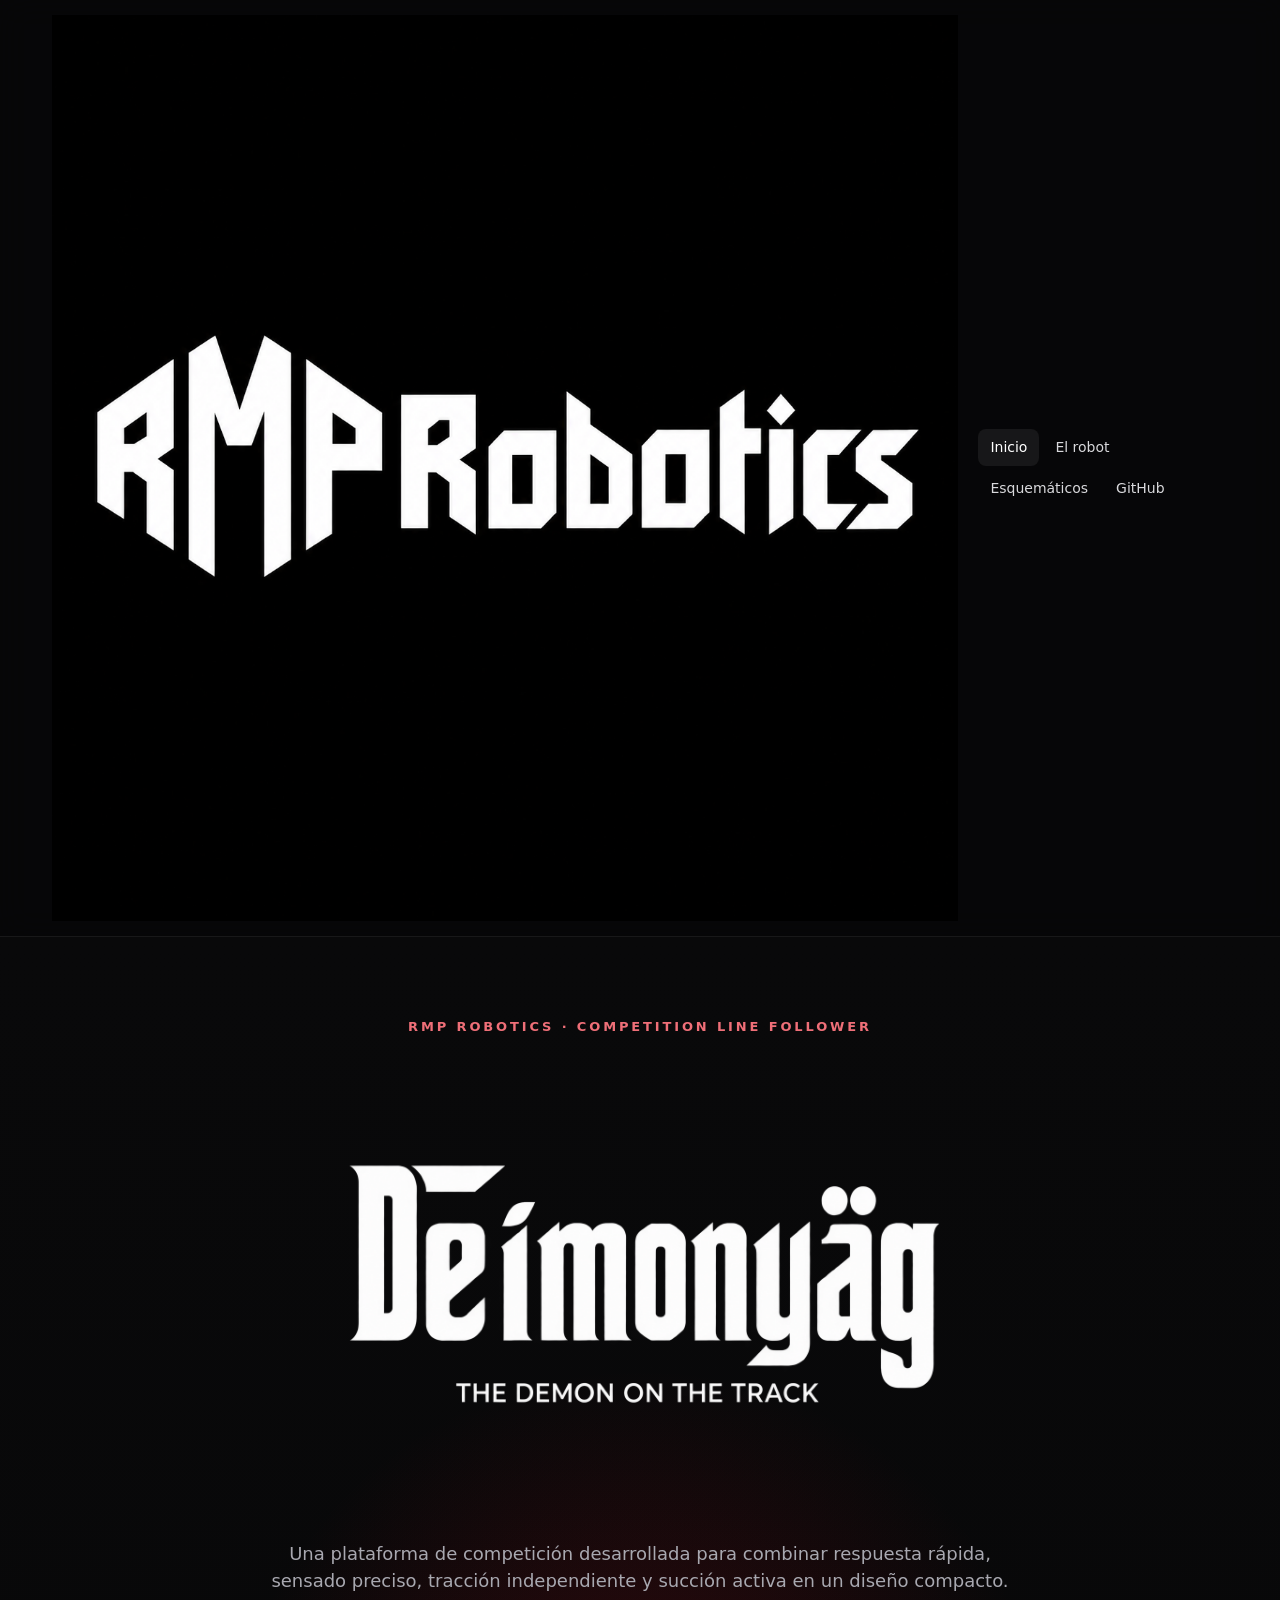
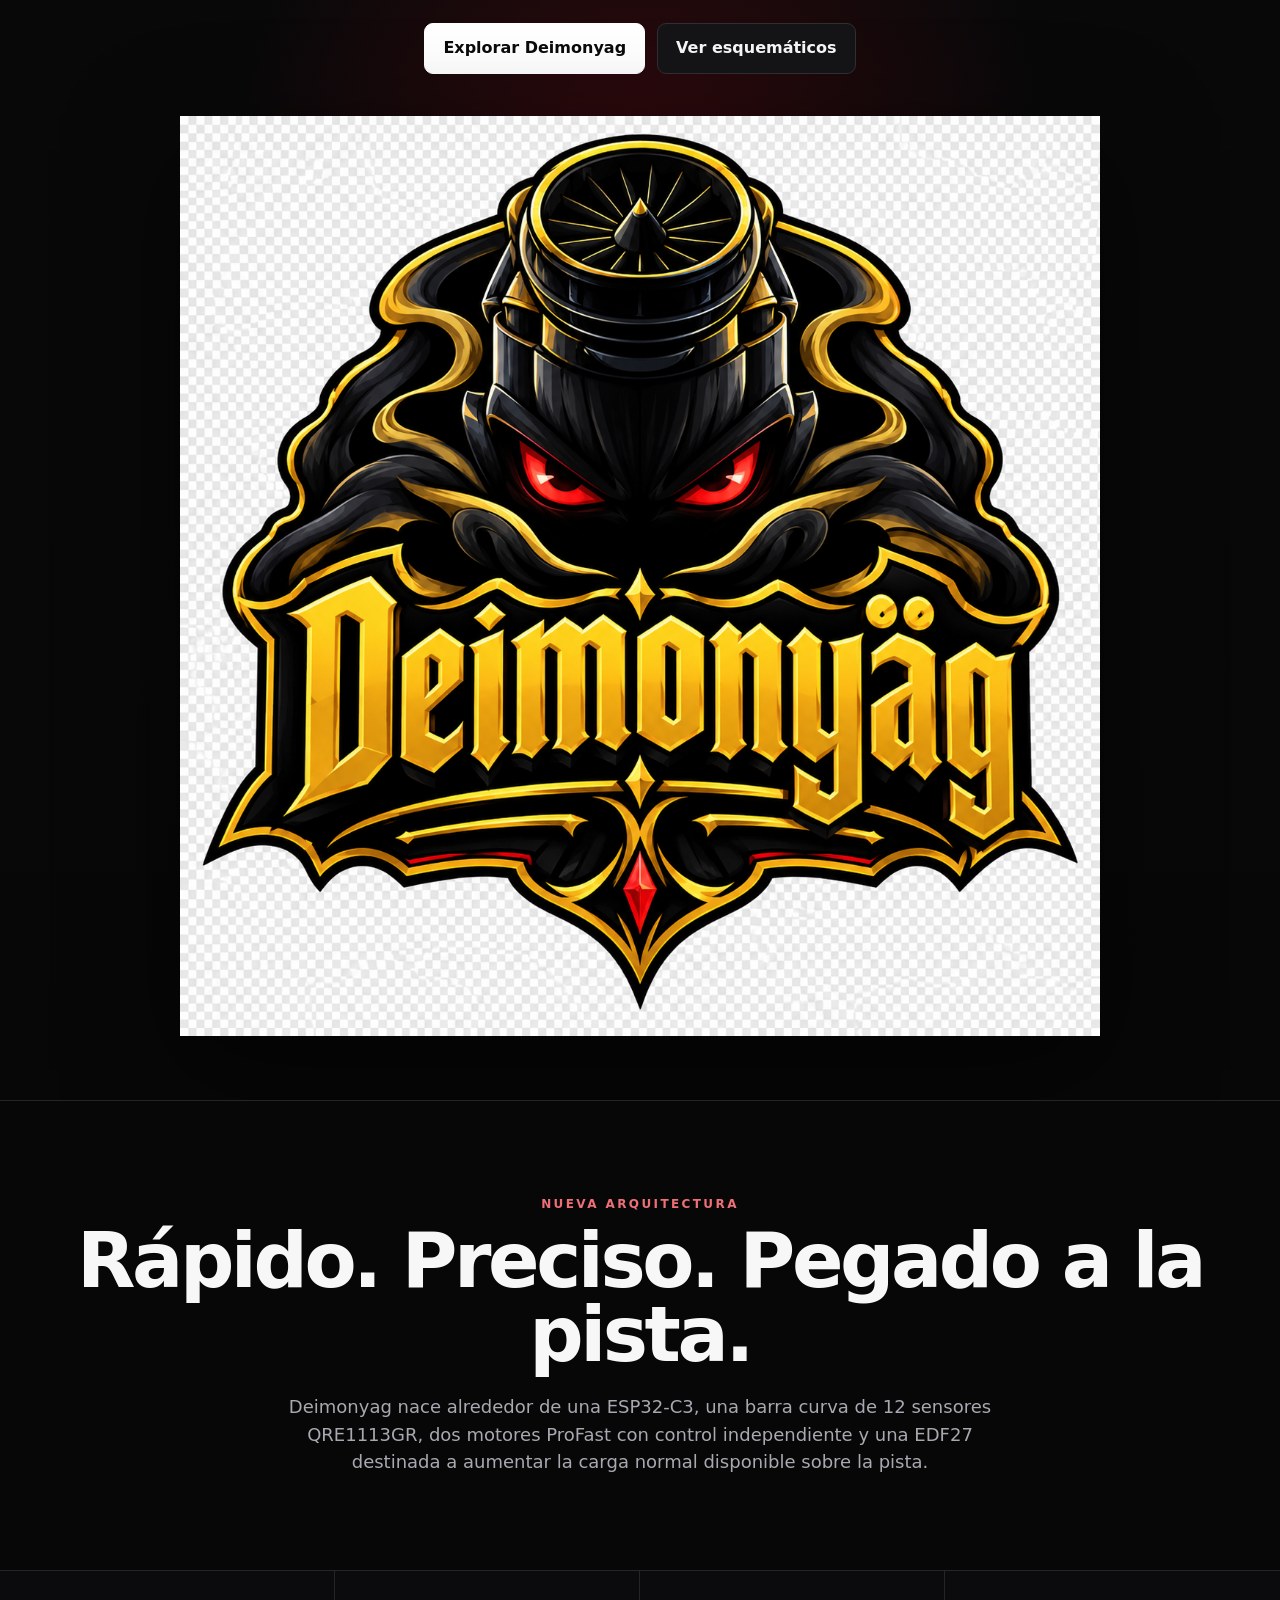
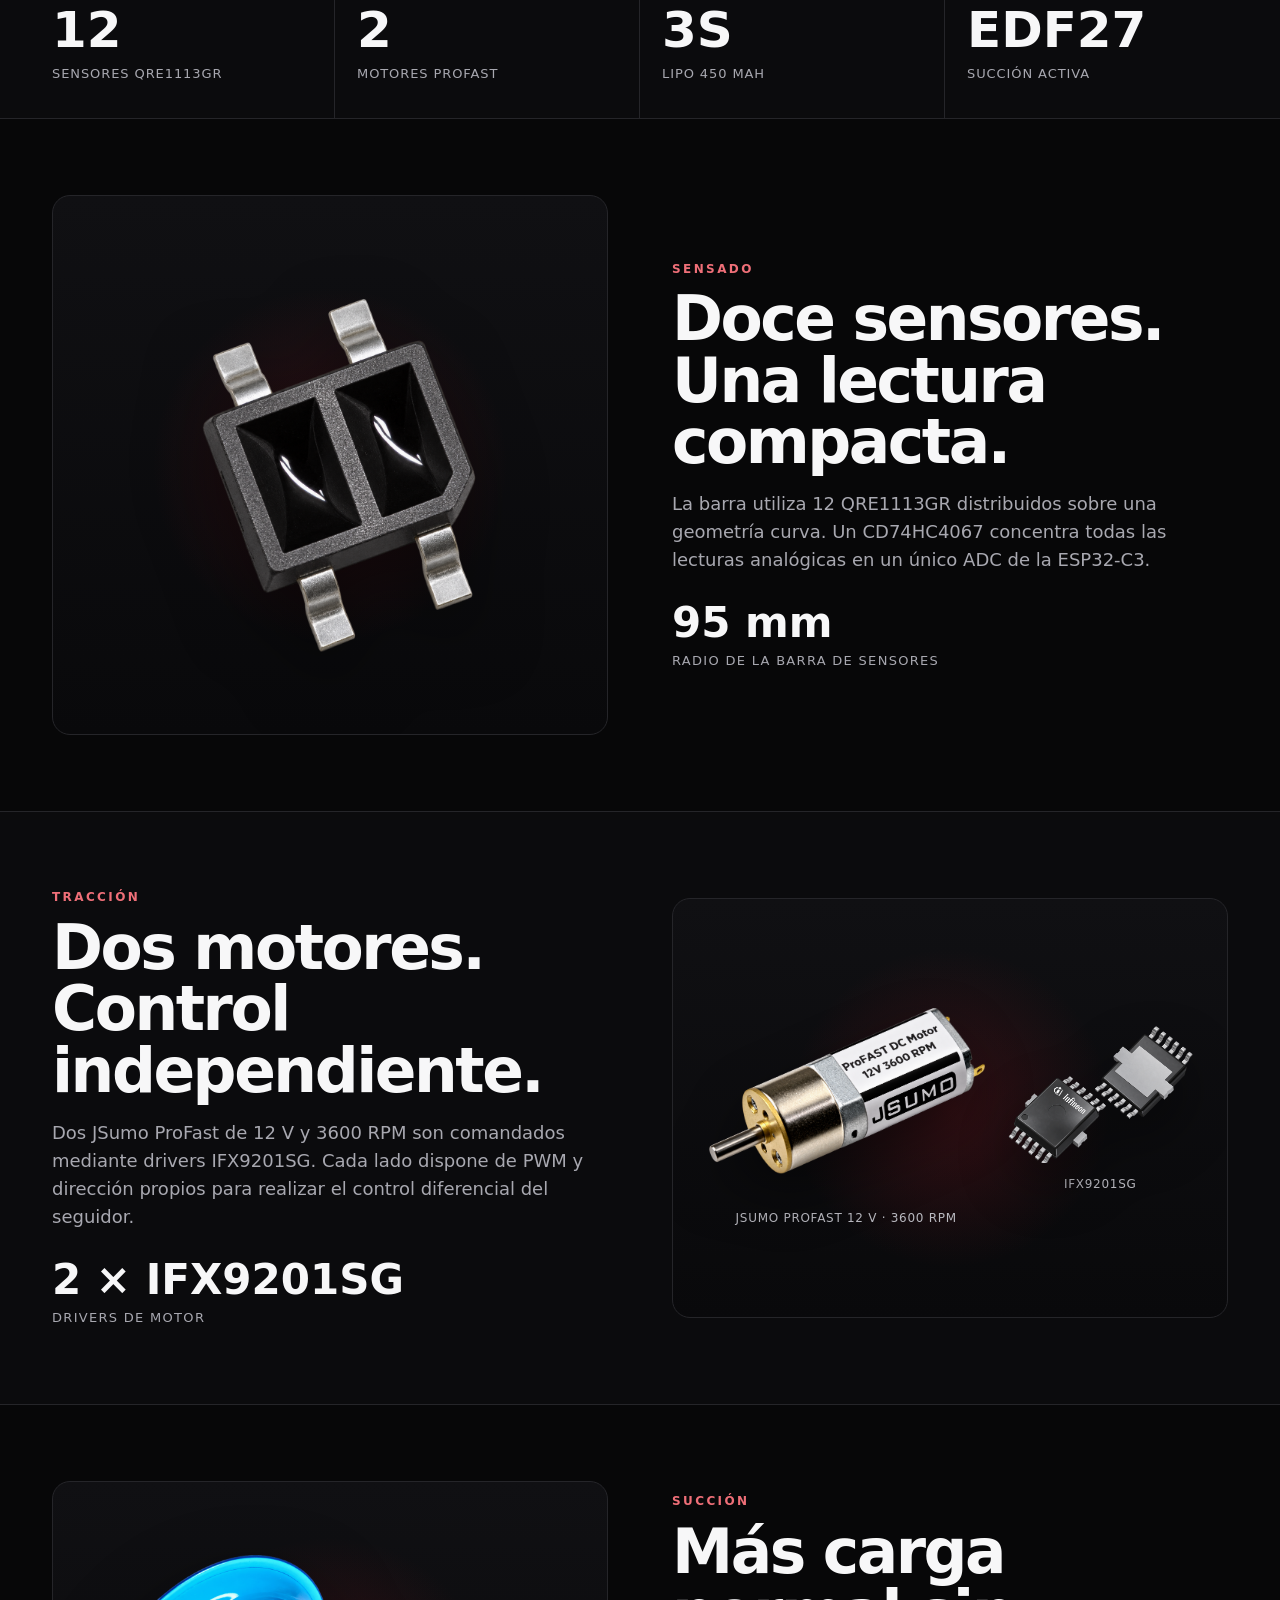
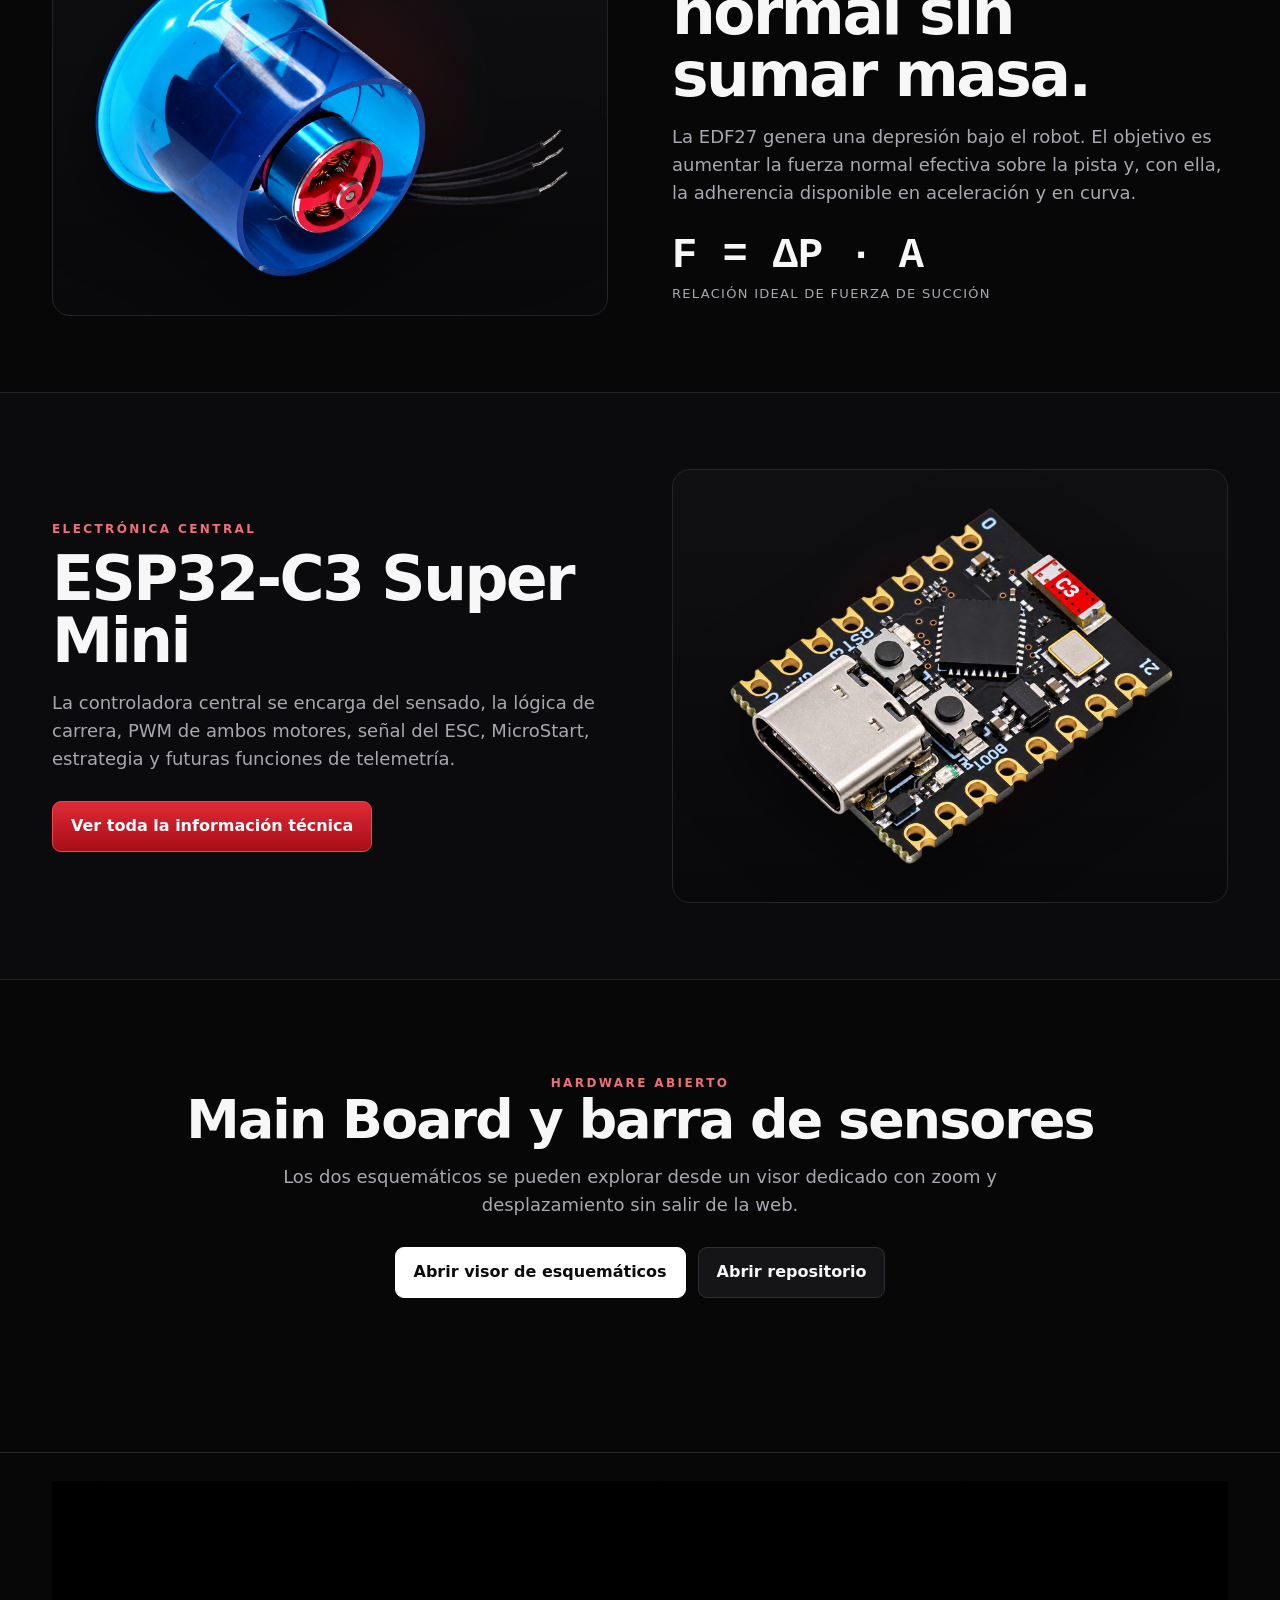
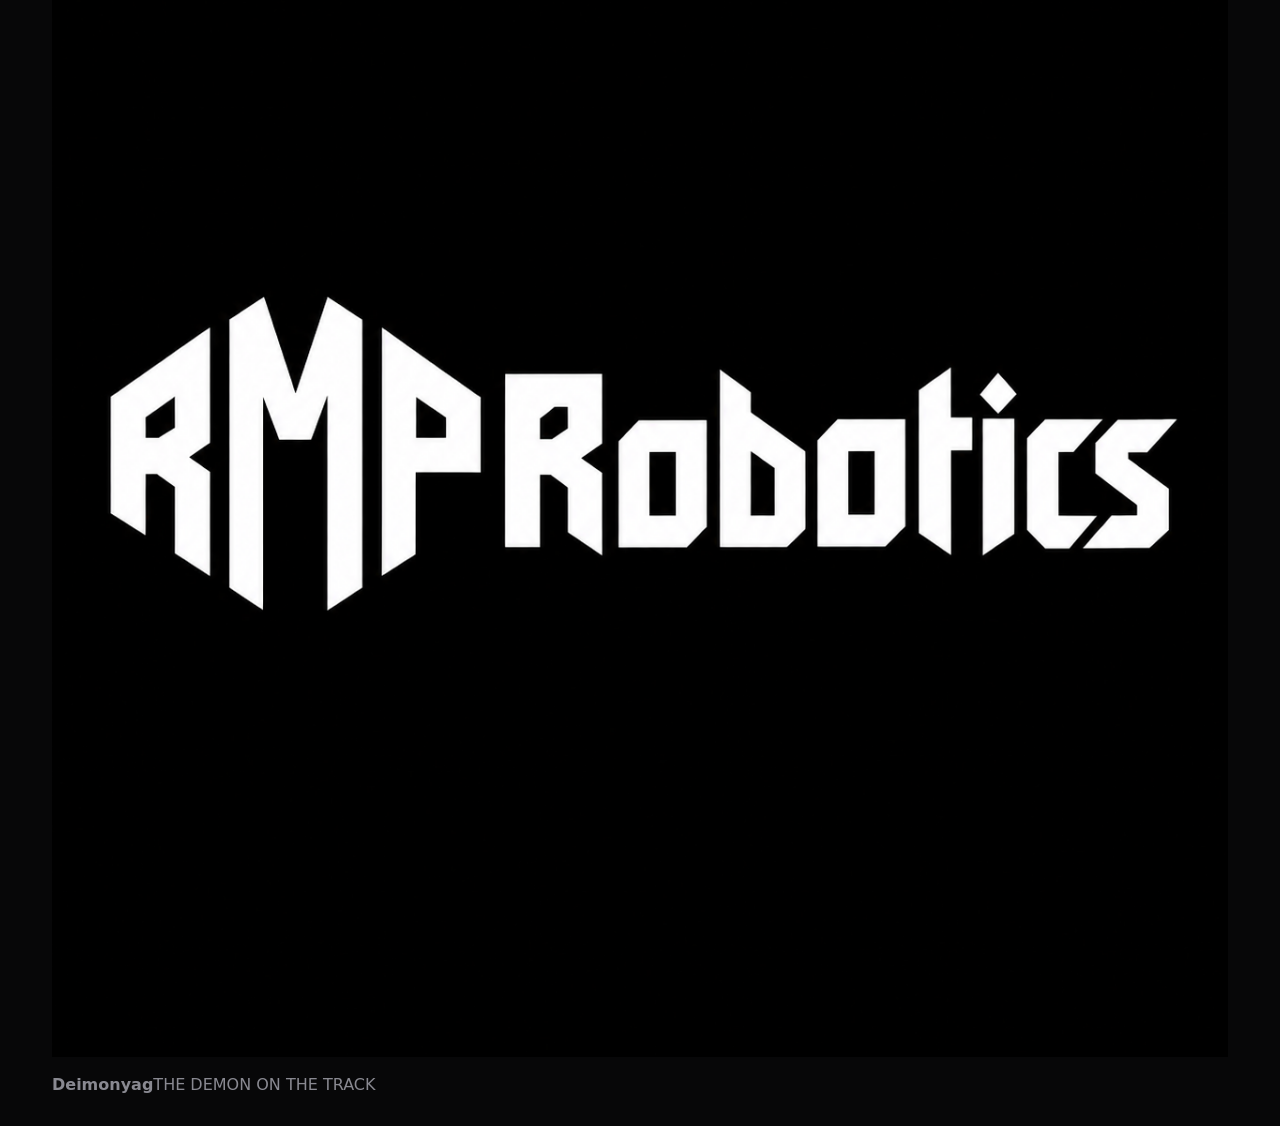
==== index.html @ 391b836c "Agregar branding RMP a la portada" ====
<!doctype html>
<html lang="es">
<head>
<meta charset="utf-8">
<meta name="viewport" content="width=device-width,initial-scale=1">
<meta name="description" content="Deimonyag, robot seguidor de línea de competición con sistema de succión de RMP Robotics.">
<title>Deimonyag · RMP Robotics</title>
<link rel="stylesheet" href="styles.css">
</head>
<body>
<header class="site-header">
  <nav class="nav">
    <a class="brand" href="index.html" aria-label="RMP Robotics - Inicio"><img class="brand-logo" src="images/logos/RMP%20robotics.png" alt="RMP Robotics"></a>
    <div class="nav-links">
      <a class="active" href="index.html">Inicio</a>
      <a href="robot.html">El robot</a>
      <a href="schematics.html">Esquemáticos</a>
      <a href="https://github.com/srampello/RMP_Deimonyag">GitHub</a>
    </div>
  </nav>
</header>

<main>
  <section class="hero-product">
    <div class="hero-product-inner">
      <div class="hero-kicker">RMP Robotics · Competition Line Follower</div>
      <img class="hero-logo" src="images/logos/deimonyag-logo.png" alt="Logo Deimonyag">
      <p class="hero-copy">Una plataforma de competición desarrollada para combinar respuesta rápida, sensado preciso, tracción independiente y succión activa en un diseño compacto.</p>
      <div class="actions">
        <a class="btn primary" href="robot.html">Explorar Deimonyag</a>
        <a class="btn" href="schematics.html">Ver esquemáticos</a>
      </div>
      <img class="hero-robot" src="images/deimonyag.png" alt="Deimonyag">
    </div>
  </section>

  <section class="editorial center">
    <div class="eyebrow">Nueva arquitectura</div>
    <h1 class="display">Rápido. Preciso. Pegado a la pista.</h1>
    <p class="section-copy">Deimonyag nace alrededor de una ESP32-C3, una barra curva de 12 sensores QRE1113GR, dos motores ProFast con control independiente y una EDF27 destinada a aumentar la carga normal disponible sobre la pista.</p>
  </section>

  <section class="stat-band">
    <div class="stats">
      <div class="stat"><strong>12</strong><span>Sensores QRE1113GR</span></div>
      <div class="stat"><strong>2</strong><span>Motores ProFast</span></div>
      <div class="stat"><strong>3S</strong><span>LiPo 450 mAh</span></div>
      <div class="stat"><strong>EDF27</strong><span>Succión activa</span></div>
    </div>
  </section>

  <section class="feature">
    <div class="feature-media component-media"><img src="images/components/qre1113gr.png" alt="Sensor QRE1113GR"></div>
    <div class="feature-copy">
      <div class="eyebrow">Sensado</div>
      <h2>Doce sensores. Una lectura compacta.</h2>
      <p>La barra utiliza 12 QRE1113GR distribuidos sobre una geometría curva. Un CD74HC4067 concentra todas las lecturas analógicas en un único ADC de la ESP32-C3.</p>
      <div class="metric">95 mm</div>
      <div class="metric-label">radio de la barra de sensores</div>
    </div>
  </section>

  <section class="dark-panel">
    <section class="feature reverse">
      <div class="feature-media component-media">
        <div class="component-pair">
          <figure><img src="images/components/motor-profast.png" alt="Motor JSumo ProFast"><figcaption>JSumo ProFast 12 V · 3600 RPM</figcaption></figure>
          <figure><img src="images/components/ifx9201sg.png" alt="Driver IFX9201SG"><figcaption>IFX9201SG</figcaption></figure>
        </div>
      </div>
      <div class="feature-copy">
        <div class="eyebrow">Tracción</div>
        <h2>Dos motores. Control independiente.</h2>
        <p>Dos JSumo ProFast de 12 V y 3600 RPM son comandados mediante drivers IFX9201SG. Cada lado dispone de PWM y dirección propios para realizar el control diferencial del seguidor.</p>
        <div class="metric">2 × IFX9201SG</div>
        <div class="metric-label">drivers de motor</div>
      </div>
    </section>
  </section>

  <section class="feature">
    <div class="feature-media component-media"><img src="images/components/edf27.png" alt="EDF27 brushless"></div>
    <div class="feature-copy">
      <div class="eyebrow">Succión</div>
      <h2>Más carga normal sin sumar masa.</h2>
      <p>La EDF27 genera una depresión bajo el robot. El objetivo es aumentar la fuerza normal efectiva sobre la pista y, con ella, la adherencia disponible en aceleración y en curva.</p>
      <div class="metric mono">F = ΔP · A</div>
      <div class="metric-label">relación ideal de fuerza de succión</div>
    </div>
  </section>

  <section class="dark-panel">
    <section class="feature reverse">
      <div class="feature-media component-media"><img src="images/components/esp32-c3-super-mini.png" alt="ESP32-C3 Super Mini"></div>
      <div class="feature-copy">
        <div class="eyebrow">Electrónica central</div>
        <h2>ESP32-C3 Super Mini</h2>
        <p>La controladora central se encarga del sensado, la lógica de carrera, PWM de ambos motores, señal del ESC, MicroStart, estrategia y futuras funciones de telemetría.</p>
        <div class="actions left"><a class="btn red" href="robot.html">Ver toda la información técnica</a></div>
      </div>
    </section>
  </section>

  <section class="editorial center">
    <div class="eyebrow">Hardware abierto</div>
    <h2 class="section-title">Main Board y barra de sensores</h2>
    <p class="section-copy">Los dos esquemáticos se pueden explorar desde un visor dedicado con zoom y desplazamiento sin salir de la web.</p>
    <div class="actions"><a class="btn primary" href="schematics.html">Abrir visor de esquemáticos</a><a class="btn" href="https://github.com/srampello/RMP_Deimonyag">Abrir repositorio</a></div>
  </section>
</main>

<footer class="site-footer">
  <div class="footer-inner">
    <a class="footer-brand" href="index.html"><img class="footer-logo" src="images/logos/RMP%20robotics.png" alt="RMP Robotics"></a>
    <div class="footer-copy"><strong>Deimonyag</strong><span>THE DEMON ON THE TRACK</span></div>
  </div>
</footer>
</body>
</html>
---- styles.css ----
:root{
  --bg:#070708;--surface:#0d0d0f;--surface2:#141416;--line:#252529;
  --text:#f7f7f8;--muted:#a8a8b0;--red:#d21f2b;--red-dark:#7d0c14;
  --max:1220px;font-family:Inter,ui-sans-serif,system-ui,-apple-system,Segoe UI,Roboto,Arial,sans-serif;color-scheme:dark
}
*{box-sizing:border-box}html{scroll-behavior:smooth}body{margin:0;background:var(--bg);color:var(--text);line-height:1.55}a{color:inherit;text-decoration:none}img{max-width:100%;display:block}
.site-header{position:sticky;top:0;z-index:50;background:rgba(7,7,8,.88);backdrop-filter:blur(16px);border-bottom:1px solid rgba(255,255,255,.07)}
.nav{max-width:var(--max);margin:auto;padding:15px 22px;display:flex;align-items:center;gap:20px}.brand{display:flex;align-items:center;gap:10px;font-size:14px;font-weight:850;letter-spacing:.12em}.brand-mark{width:10px;height:10px;border-radius:50%;background:var(--red);box-shadow:0 0 18px rgba(210,31,43,.8)}.nav-links{margin-left:auto;display:flex;gap:4px;flex-wrap:wrap}.nav-links a{padding:8px 12px;color:#d8d8dc;font-size:14px}.nav-links a:hover,.nav-links a.active{color:#fff;background:#171719;border-radius:8px}
.hero-product{min-height:88vh;display:grid;place-items:center;position:relative;overflow:hidden;border-bottom:1px solid var(--line);background:radial-gradient(circle at 50% 48%,rgba(160,12,23,.28),transparent 37%),linear-gradient(180deg,#09090a 0,#070708 100%)}
.hero-product-inner{width:min(1220px,100%);padding:80px 22px 64px;text-align:center;position:relative;z-index:2}.hero-logo{width:min(720px,82vw);margin:0 auto 14px}.hero-kicker{font-size:13px;font-weight:800;letter-spacing:.22em;color:#ef6f78;text-transform:uppercase}.hero-title{font-size:clamp(58px,10vw,132px);line-height:.84;letter-spacing:-.065em;margin:10px 0 16px;font-weight:900}.hero-sub{font-size:clamp(18px,2.4vw,30px);font-weight:750;letter-spacing:.12em;color:#e4e4e7}.hero-copy{max-width:760px;margin:22px auto 0;color:var(--muted);font-size:18px}.hero-robot{width:min(920px,92vw);margin:42px auto 0;filter:drop-shadow(0 34px 55px rgba(0,0,0,.55))}.actions{display:flex;gap:12px;justify-content:center;flex-wrap:wrap;margin-top:28px}.actions.left{justify-content:flex-start}.btn{display:inline-flex;align-items:center;justify-content:center;padding:12px 18px;border:1px solid #303034;background:#151517;border-radius:9px;font-weight:800}.btn.primary{background:#fff;color:#0b0b0c;border-color:#fff}.btn.red{background:linear-gradient(180deg,#df2a36,#a80e18);border-color:#ee4650;color:#fff}.btn:hover{transform:translateY(-1px);filter:brightness(1.08)}
.editorial{max-width:var(--max);margin:auto;padding:94px 22px}.editorial.center{text-align:center}.eyebrow{font-size:12px;letter-spacing:.2em;font-weight:850;text-transform:uppercase;color:#ef6f78}.display{font-size:clamp(40px,6vw,76px);line-height:.98;letter-spacing:-.045em;margin:10px 0 20px}.section-title{font-size:clamp(32px,4.2vw,56px);line-height:1.02;letter-spacing:-.035em;margin:0 0 16px}.section-copy{color:var(--muted);font-size:18px;max-width:760px;margin:0}.editorial.center .section-copy{margin-left:auto;margin-right:auto}
.stat-band{border-top:1px solid var(--line);border-bottom:1px solid var(--line);background:#0b0b0d}.stats{max-width:var(--max);margin:auto;display:grid;grid-template-columns:repeat(4,1fr)}.stat{padding:34px 22px;border-right:1px solid var(--line)}.stat:last-child{border-right:0}.stat strong{display:block;font-size:clamp(30px,4vw,50px);line-height:1;font-weight:900}.stat span{display:block;margin-top:9px;color:var(--muted);font-size:13px;letter-spacing:.07em;text-transform:uppercase}
.feature{max-width:var(--max);margin:auto;padding:76px 22px;display:grid;grid-template-columns:1fr 1fr;gap:64px;align-items:center}.feature.reverse .feature-media{order:2}.feature-media{min-height:420px;border-radius:18px;overflow:hidden;background:radial-gradient(circle at 50% 50%,rgba(191,20,31,.16),transparent 44%),#0d0d0f;border:1px solid var(--line);display:flex;align-items:center;justify-content:center;padding:28px}.feature-media img{max-height:520px;object-fit:contain}.feature-media.component-media{background:radial-gradient(circle at 50% 50%,rgba(210,31,43,.2),transparent 46%),linear-gradient(180deg,#101013,#09090b);padding:34px}.feature-media.component-media>img{width:100%;height:100%;max-height:470px;object-fit:contain;filter:drop-shadow(0 28px 34px rgba(0,0,0,.5))}.feature-copy h2{font-size:clamp(34px,4.8vw,62px);line-height:1;letter-spacing:-.04em;margin:10px 0 18px}.feature-copy p{font-size:18px;color:var(--muted);margin:0 0 18px}.feature-copy .metric{font-size:42px;font-weight:900;line-height:1;margin-top:28px}.feature-copy .metric-label{color:var(--muted);font-size:13px;text-transform:uppercase;letter-spacing:.1em;margin-top:7px}
.component-pair{width:100%;display:grid;grid-template-columns:1.2fr .8fr;gap:22px;align-items:center}.component-pair figure{margin:0;text-align:center}.component-pair figure img{width:100%;max-height:360px;object-fit:contain;filter:drop-shadow(0 24px 28px rgba(0,0,0,.45))}.component-pair figcaption{margin-top:12px;color:#b9b9c0;font-size:12px;letter-spacing:.06em;text-transform:uppercase}.mini-metrics{display:grid;grid-template-columns:1fr 1fr;gap:12px;margin-top:28px}.mini-metrics>div{padding:18px;border:1px solid var(--line);background:#101012}.mini-metrics strong{display:block;font-size:22px;color:#fff}.mini-metrics span{display:block;margin-top:7px;color:var(--muted);font-size:12px;text-transform:uppercase;letter-spacing:.08em}
.dark-panel{background:#0b0b0d;border-top:1px solid var(--line);border-bottom:1px solid var(--line)}
.spec-grid{display:grid;grid-template-columns:repeat(4,1fr);gap:1px;background:var(--line);border:1px solid var(--line)}.spec{background:#0d0d0f;padding:24px}.spec strong{display:block;font-size:15px}.spec span{display:block;color:var(--muted);margin-top:7px}
.grid{display:grid;grid-template-columns:repeat(3,1fr);gap:16px}.grid.two{grid-template-columns:repeat(2,1fr)}.card{background:#0e0e10;border:1px solid var(--line);border-radius:14px;padding:24px}.card h3{margin:0 0 9px;font-size:21px}.card p{margin:0;color:var(--muted)}.big{font-size:36px;font-weight:900;line-height:1}.accent{color:#f04b55}.pill{display:inline-flex;padding:5px 9px;border-radius:999px;background:#251013;border:1px solid #58181e;color:#ff8b92;font-size:11px;font-weight:850;letter-spacing:.08em}.callout{border-left:3px solid var(--red);background:#111113;padding:18px 20px;color:#d2d2d6}.mono{font-family:ui-monospace,SFMono-Regular,Menlo,Consolas,monospace}
.table-wrap{overflow:auto;border:1px solid var(--line);border-radius:12px}table{width:100%;border-collapse:collapse;background:#0d0d0f}th,td{padding:13px 15px;text-align:left;border-bottom:1px solid #242427}th{background:#151517;color:#fff}td{color:#d2d2d6}tr:last-child td{border-bottom:0}.small{font-size:13px;color:var(--muted)}
.site-footer{border-top:1px solid var(--line);color:#898991;margin-top:60px}.footer-inner{max-width:var(--max);margin:auto;padding:28px 22px;display:flex;justify-content:space-between;gap:16px;flex-wrap:wrap}
.viewer-hero{max-width:var(--max);margin:auto;padding:64px 22px 28px}.viewer-shell{max-width:1500px;margin:auto;padding:18px 22px 40px}.viewer-tabs{display:flex;gap:8px;flex-wrap:wrap;margin:0 0 12px}.viewer-tabs button,.toolbar button{border:1px solid #343438;background:#171719;color:#fff;padding:9px 13px;border-radius:8px;cursor:pointer}.viewer-tabs button.active{background:#fff;color:#111}.viewer{height:calc(100vh - 270px);min-height:560px;border:1px solid var(--line);border-radius:14px;background:#fff;overflow:hidden;position:relative}.svg-stage{width:100%;height:100%;overflow:hidden;cursor:grab;position:relative;background:#fff}.svg-stage.dragging{cursor:grabbing}.svg-stage img{position:absolute;left:50%;top:50%;max-width:none;max-height:none;transform-origin:center center;user-select:none;-webkit-user-drag:none}.toolbar{position:absolute;right:12px;top:12px;z-index:3;display:flex;gap:6px}.toolbar button{background:#111d;backdrop-filter:blur(6px)}.hint{font-size:13px;color:var(--muted);margin:0 0 10px}.error{position:absolute;inset:0;display:flex;align-items:center;justify-content:center;padding:24px;color:#111;background:#fff;text-align:center;z-index:2}.hidden{display:none!important}
@media(max-width:900px){.stats{grid-template-columns:1fr 1fr}.stat:nth-child(2){border-right:0}.feature,.feature.reverse{grid-template-columns:1fr;gap:28px}.feature.reverse .feature-media{order:0}.spec-grid,.grid,.grid.two{grid-template-columns:1fr 1fr}.viewer{height:70vh;min-height:470px}.component-pair{grid-template-columns:1fr 1fr}}
@media(max-width:620px){.nav{align-items:flex-start;flex-direction:column}.nav-links{margin-left:0}.hero-product-inner{padding-top:54px}.hero-title{font-size:58px}.stats,.spec-grid,.grid,.grid.two,.component-pair,.mini-metrics{grid-template-columns:1fr}.stat{border-right:0;border-bottom:1px solid var(--line)}.stat:last-child{border-bottom:0}.editorial{padding:66px 16px}.feature{padding:52px 16px}.feature-media{min-height:300px}.feature-media.component-media{padding:22px}.viewer-hero,.viewer-shell{padding-left:14px;padding-right:14px}.viewer{min-height:430px}.footer-inner{flex-direction:column}}
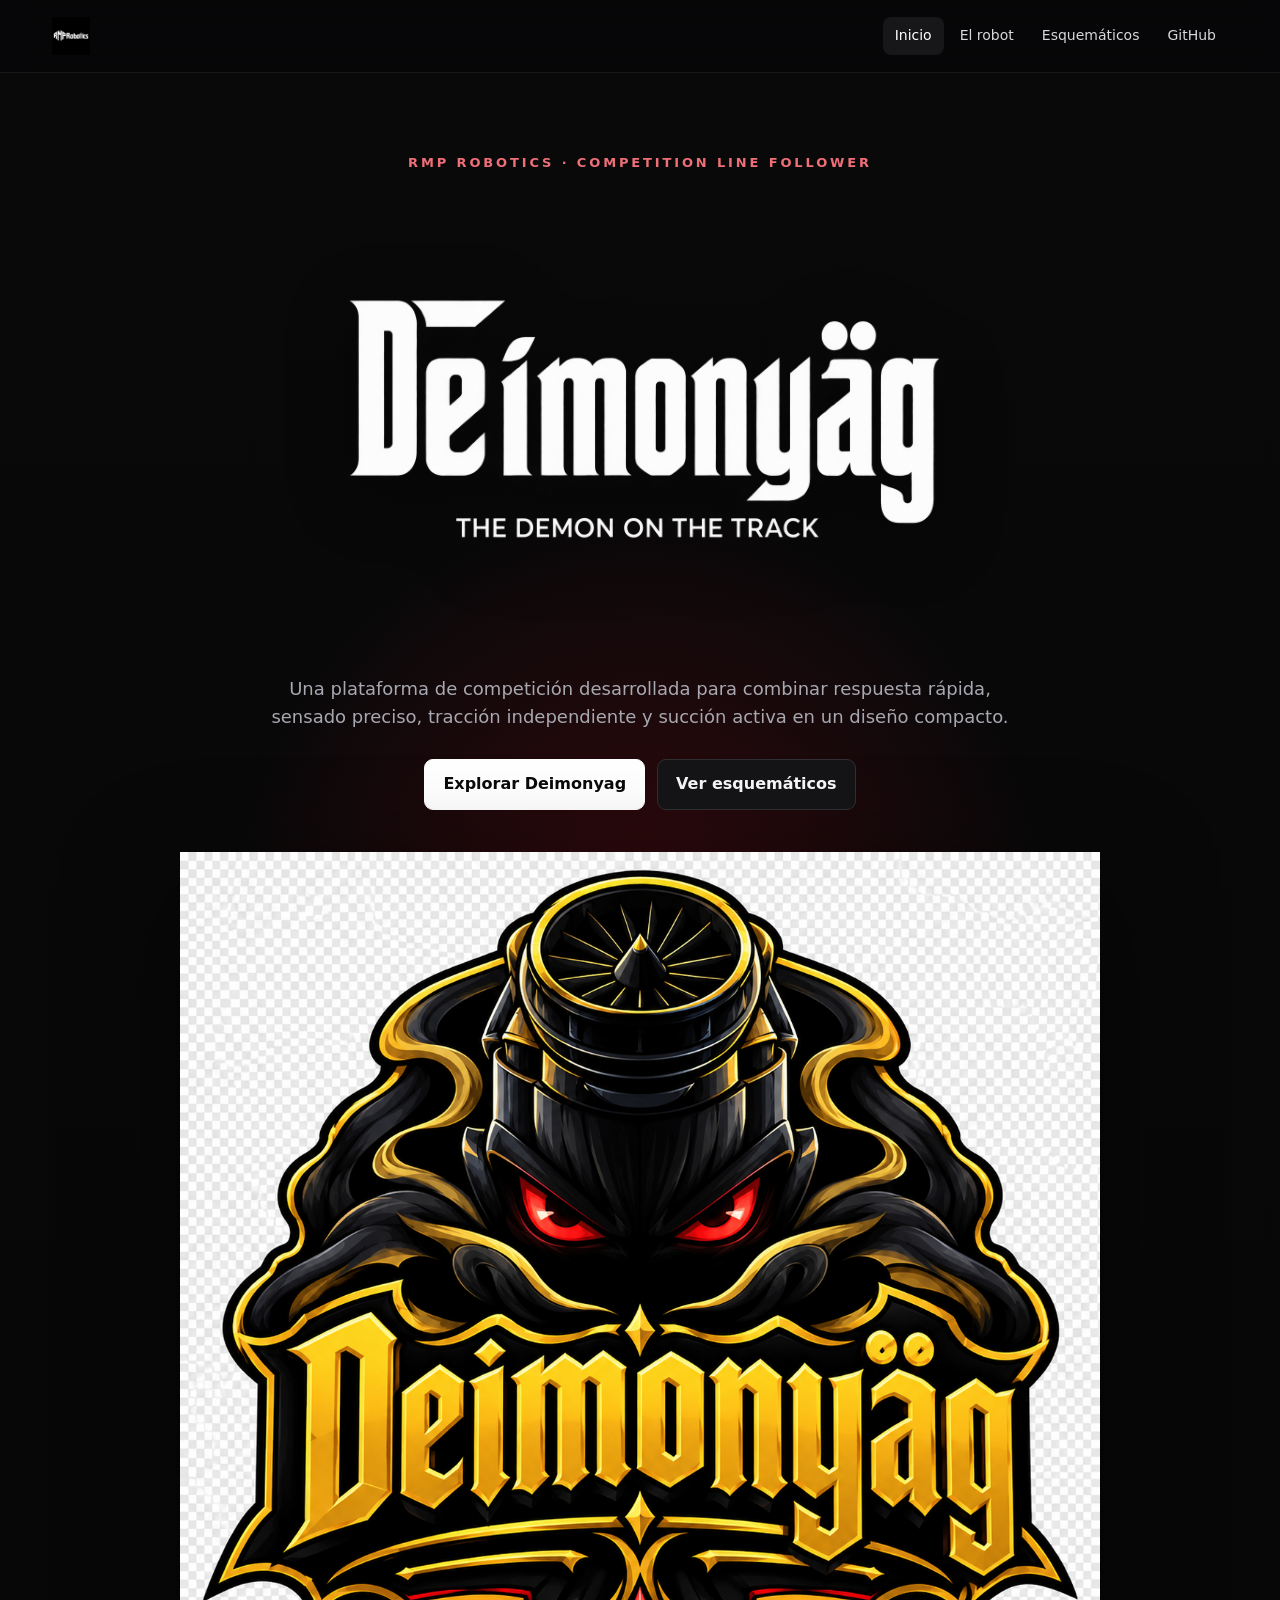
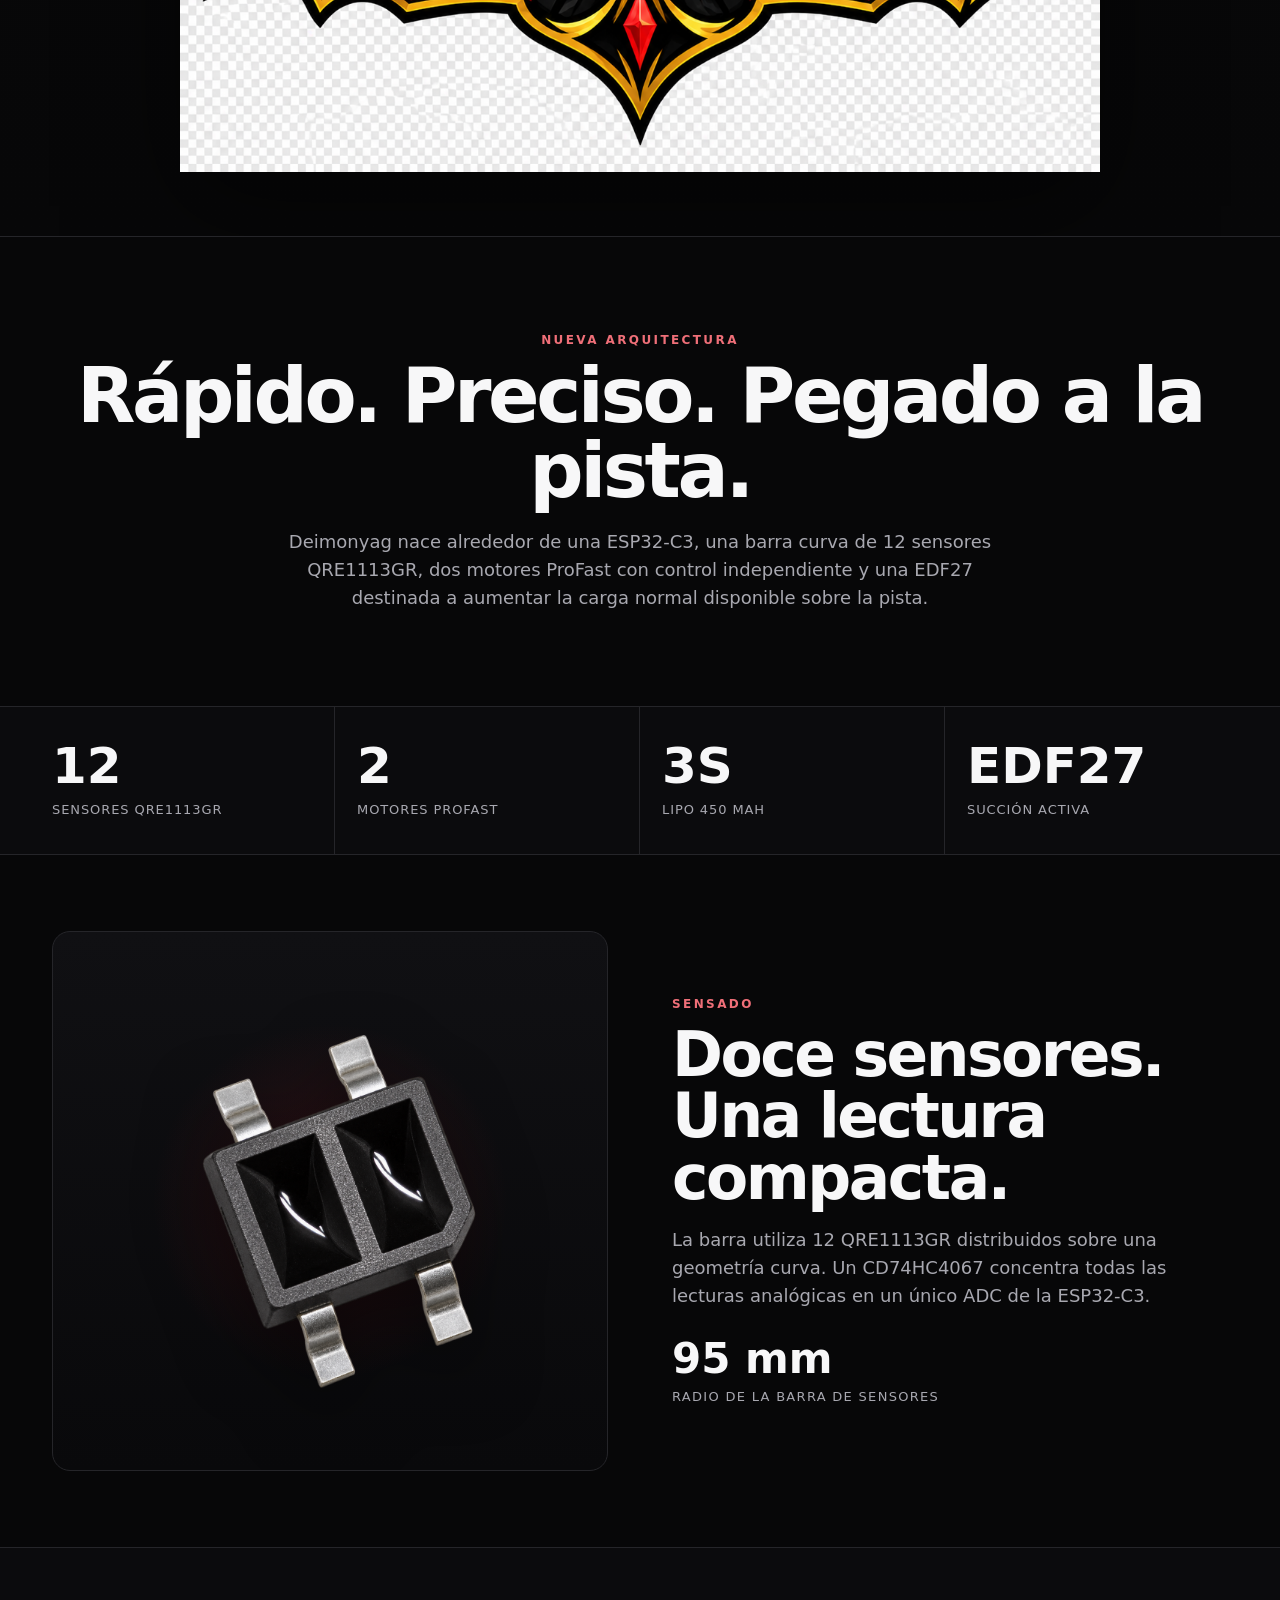
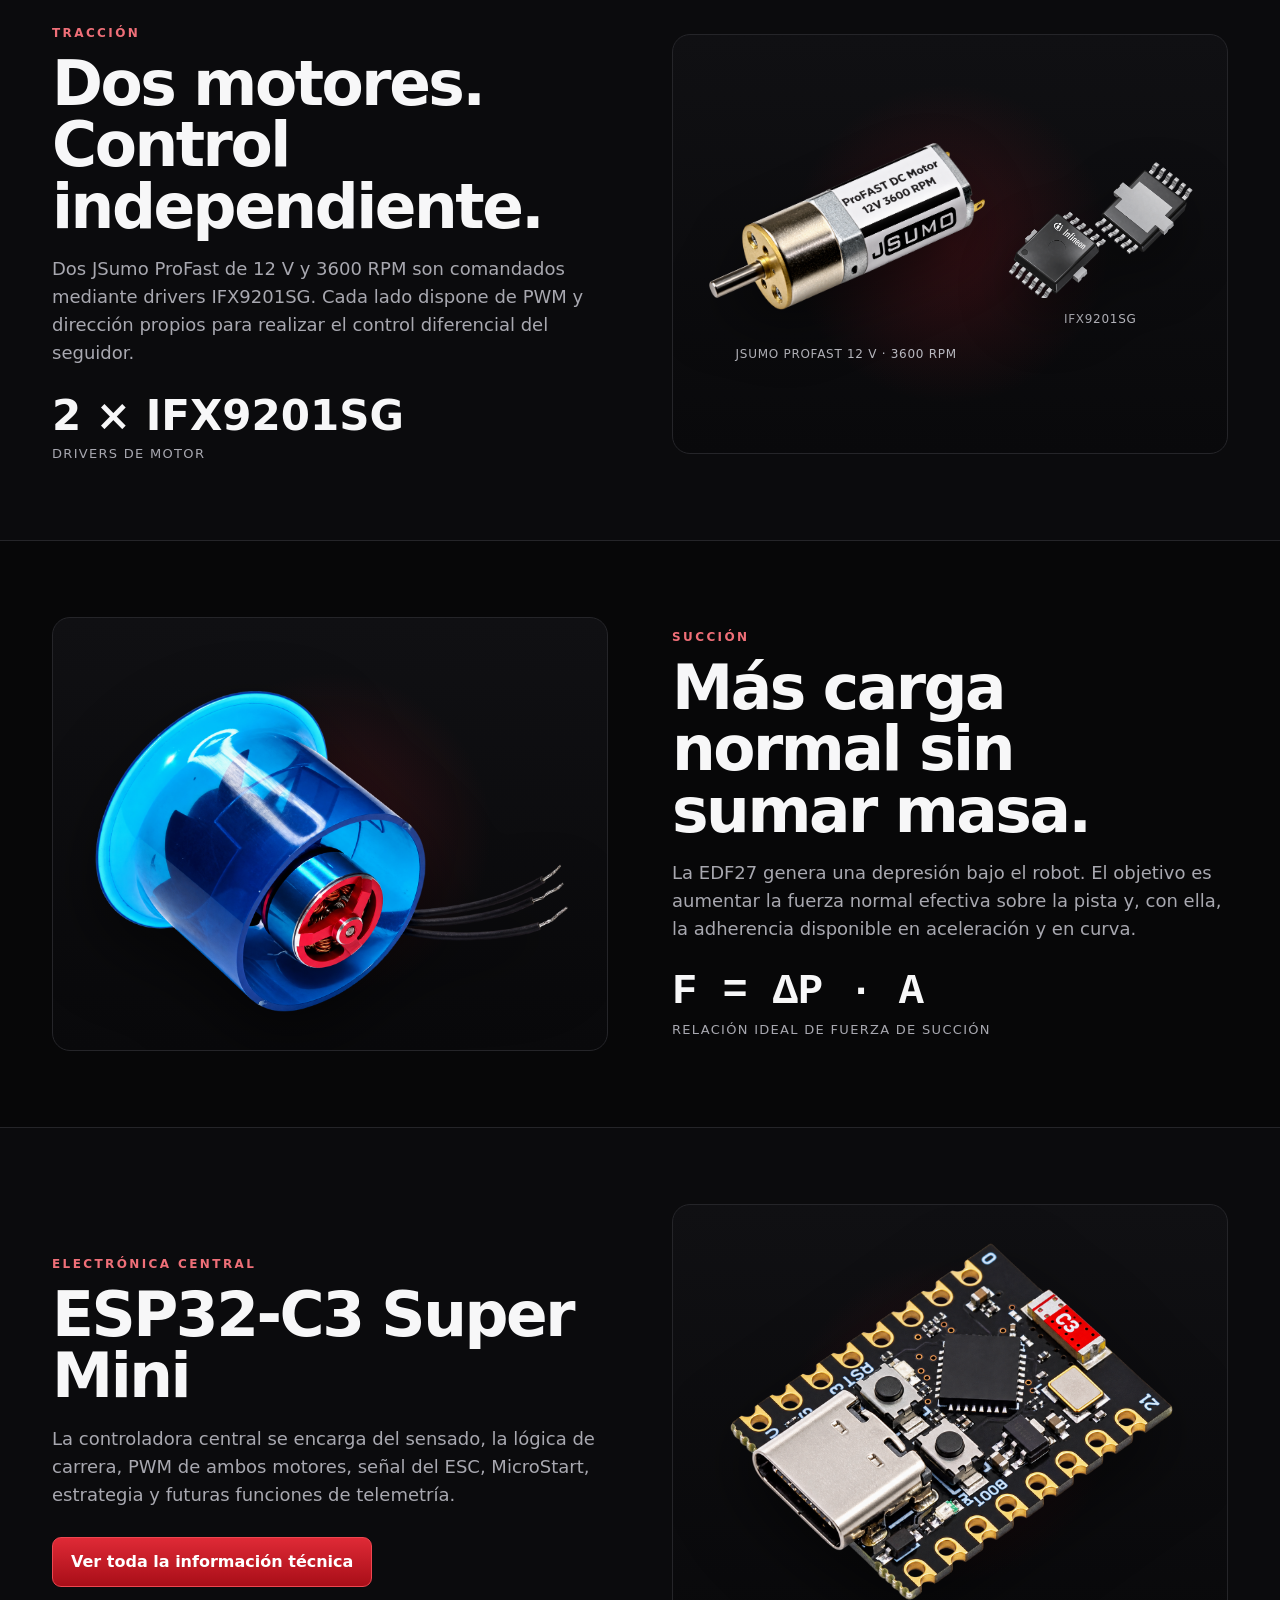
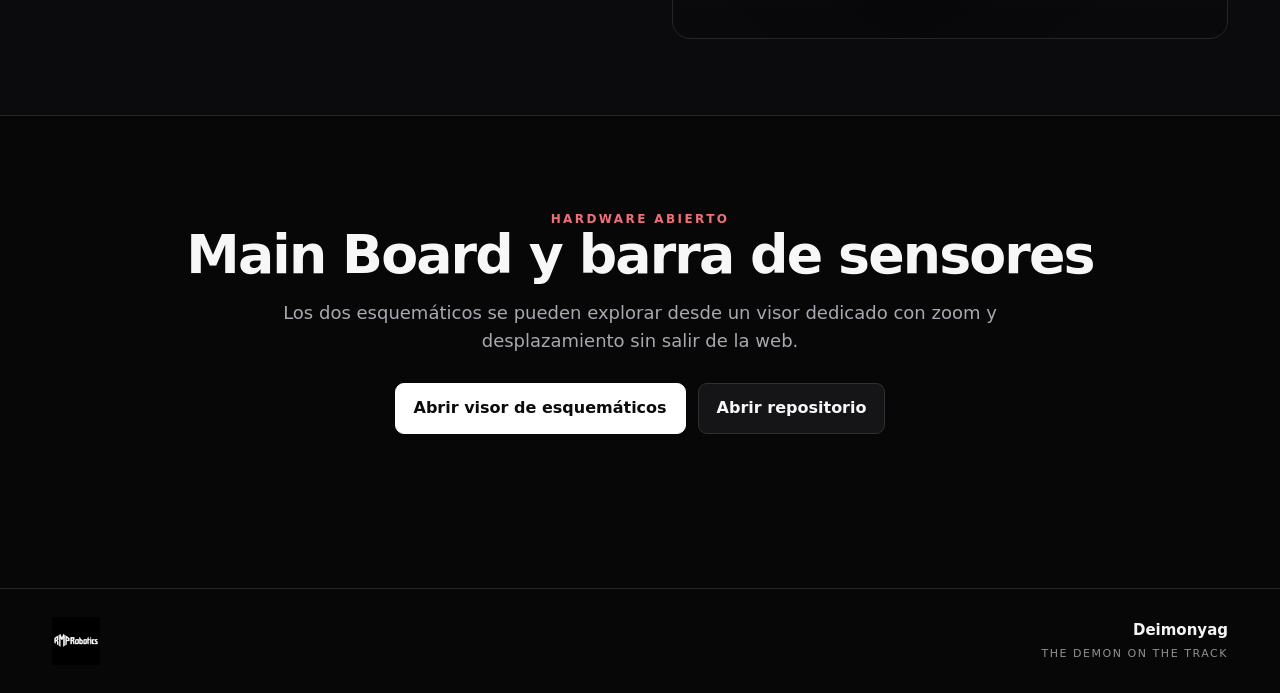
==== commit 63d727a4: "Aplicar estilos de branding en la portada" ====
--- a/index.html
+++ b/index.html
@@ -6,6 +6,7 @@
 <meta name="description" content="Deimonyag, robot seguidor de línea de competición con sistema de succión de RMP Robotics.">
 <title>Deimonyag · RMP Robotics</title>
 <link rel="stylesheet" href="styles.css">
+<link rel="stylesheet" href="branding.css">
 </head>
 <body>
 <header class="site-header">
--- a/branding.css
+++ b/branding.css
@@ -0,0 +1,12 @@
+.brand{display:flex;align-items:center;min-height:42px}
+.brand-logo{height:38px;width:auto;max-width:190px;object-fit:contain}
+.hero-logo{filter:drop-shadow(0 16px 34px rgba(0,0,0,.45))}
+.hero-logo-compact{width:min(560px,74vw)}
+.footer-inner{align-items:center;gap:24px}
+.footer-brand{display:flex;align-items:center}
+.footer-logo{height:48px;width:auto;max-width:230px;object-fit:contain}
+.footer-copy{margin-left:auto;text-align:right;display:flex;flex-direction:column;gap:3px}
+.footer-copy strong{color:#f3f3f4;font-size:15px}
+.footer-copy span{font-size:11px;letter-spacing:.14em;color:#8f8f96}
+.viewer-logo{width:min(280px,68vw);height:auto;margin:0 0 24px;filter:drop-shadow(0 12px 24px rgba(0,0,0,.35))}
+@media(max-width:620px){.brand-logo{height:34px;max-width:170px}.footer-inner{align-items:flex-start}.footer-copy{margin-left:0;text-align:left}.hero-logo{width:min(620px,94vw)}}
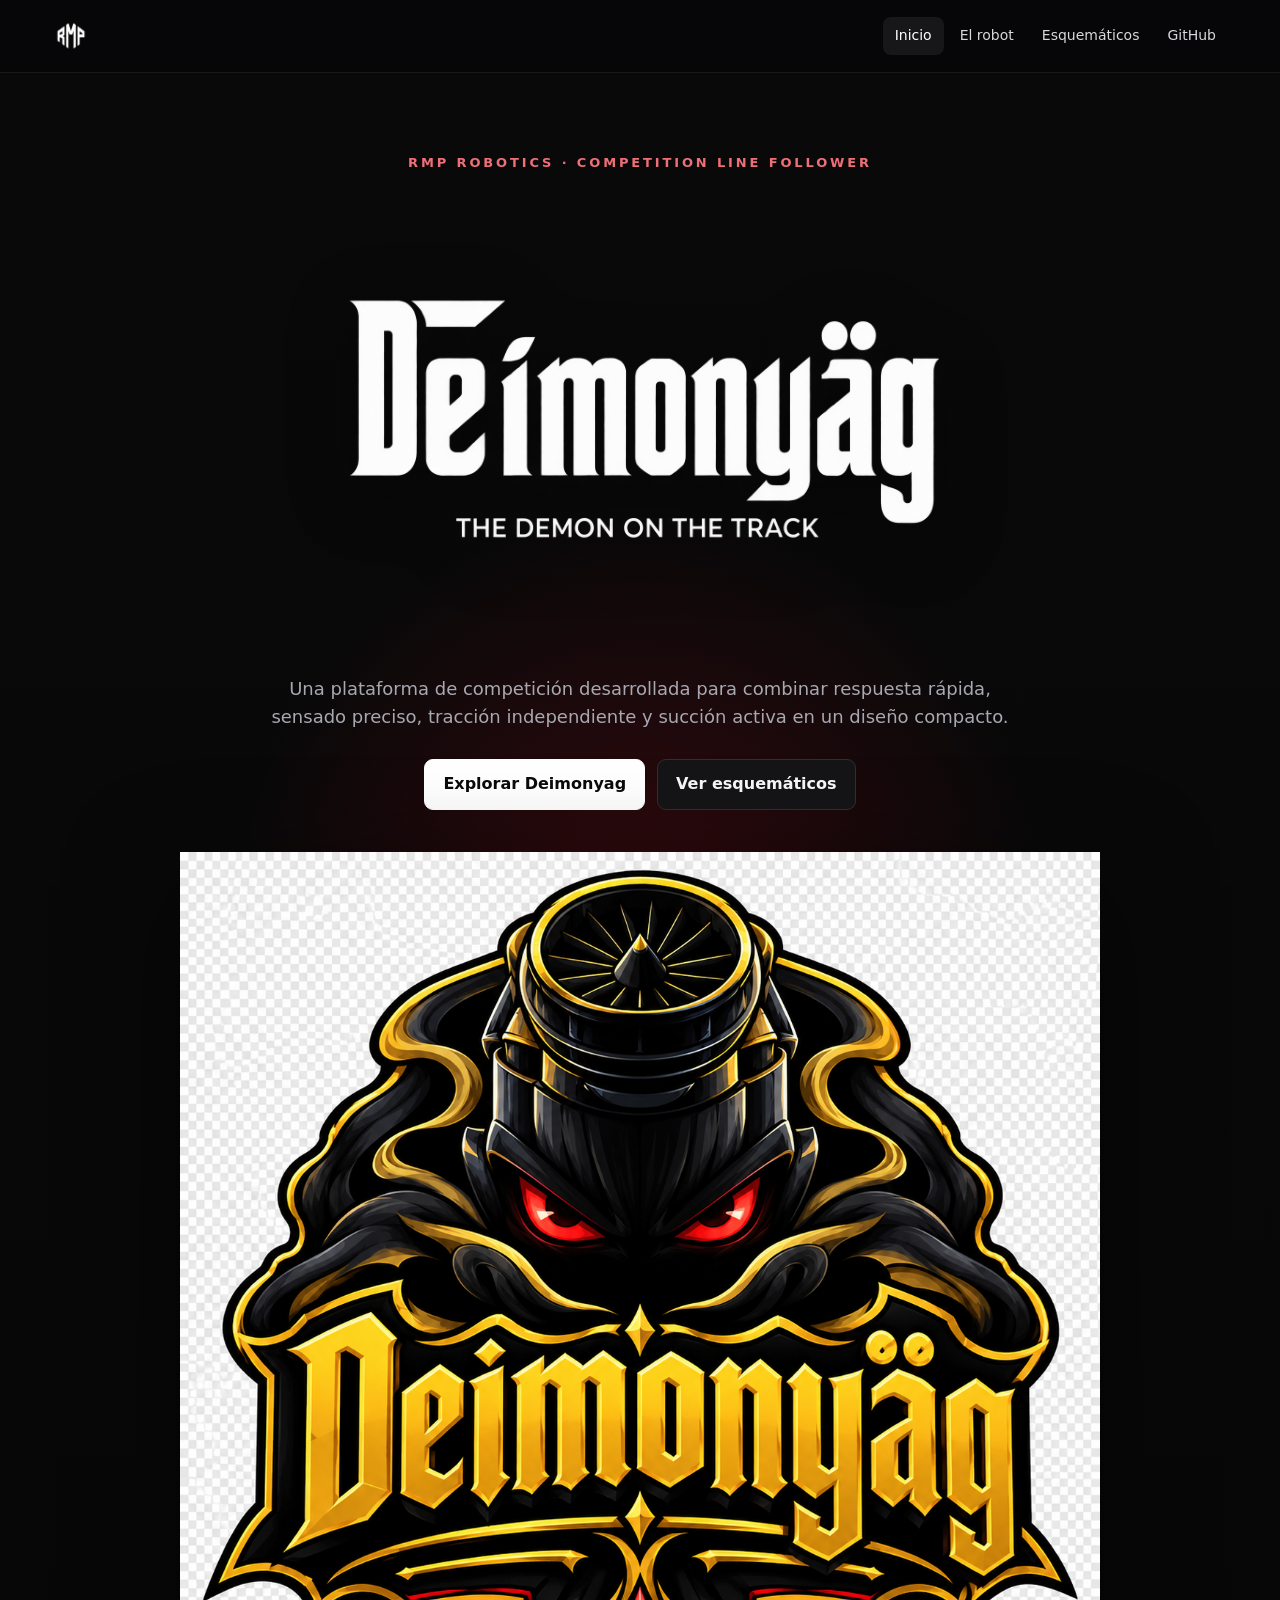
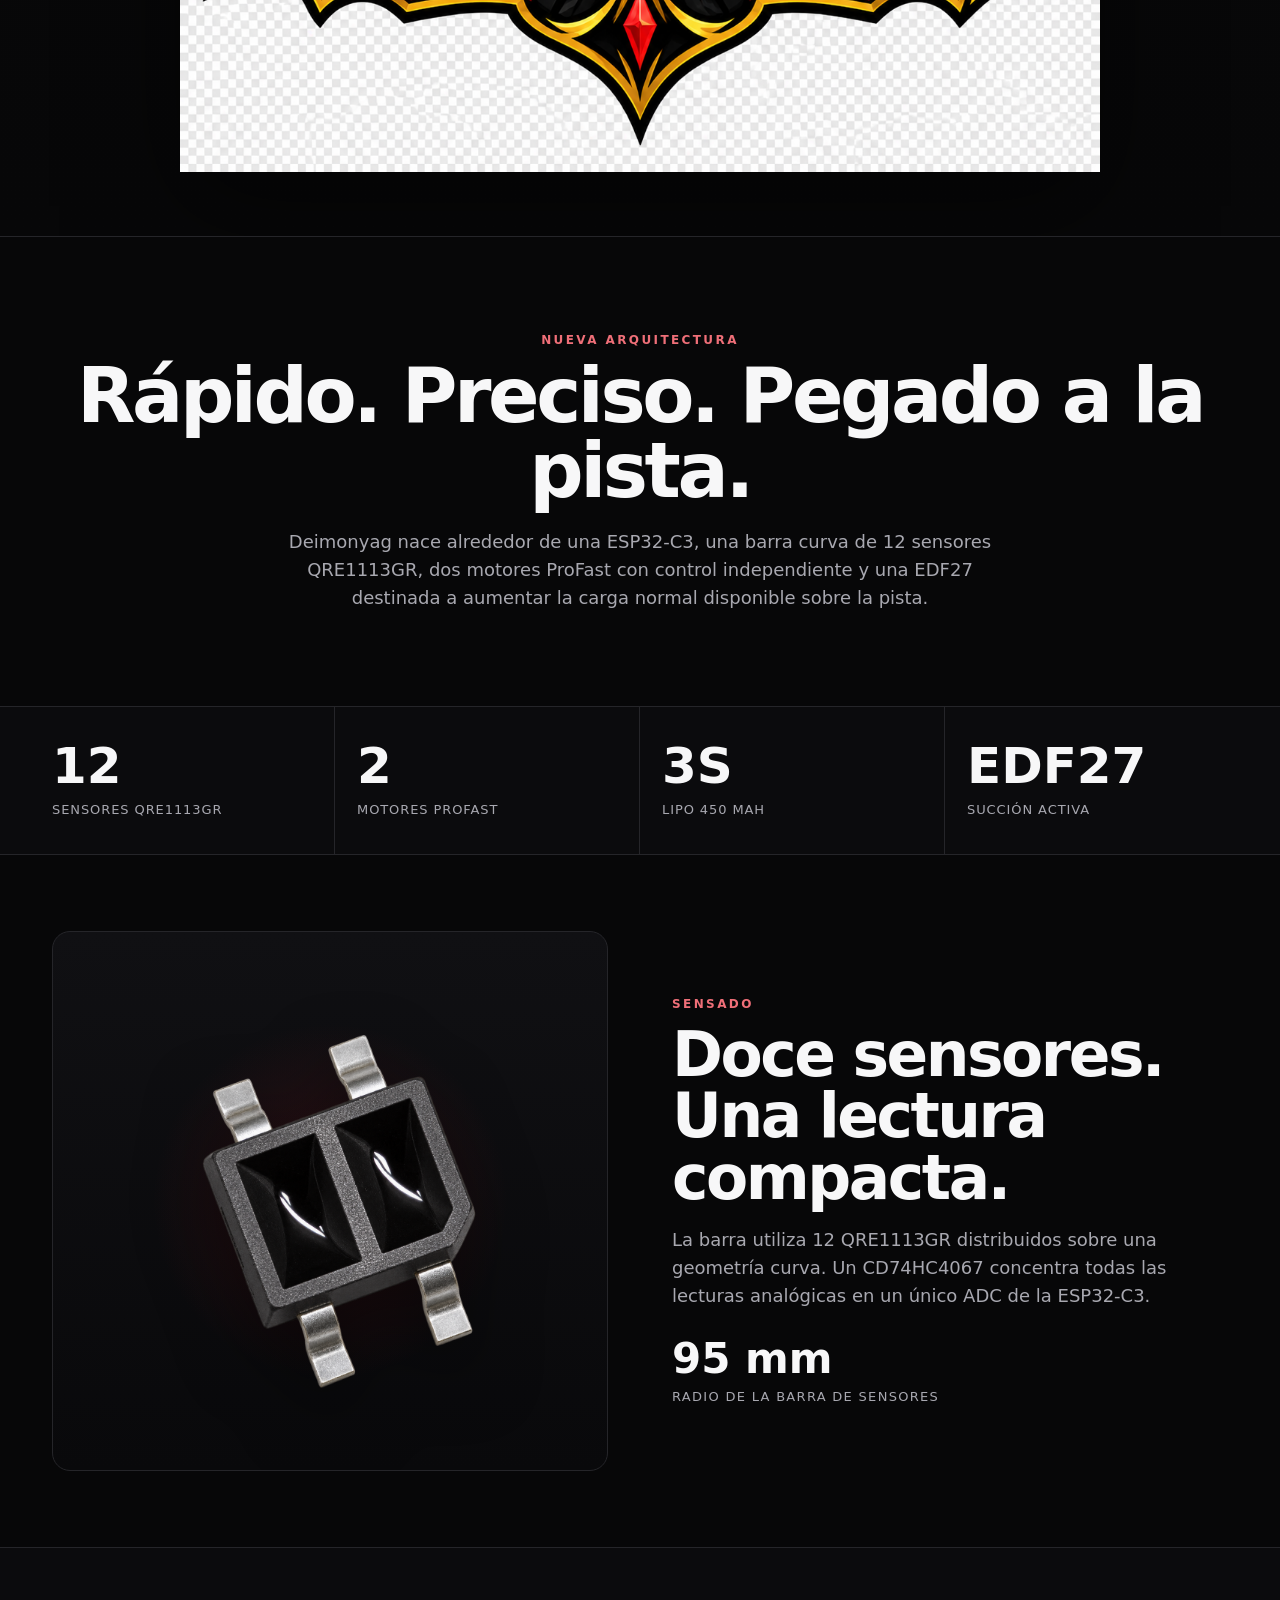
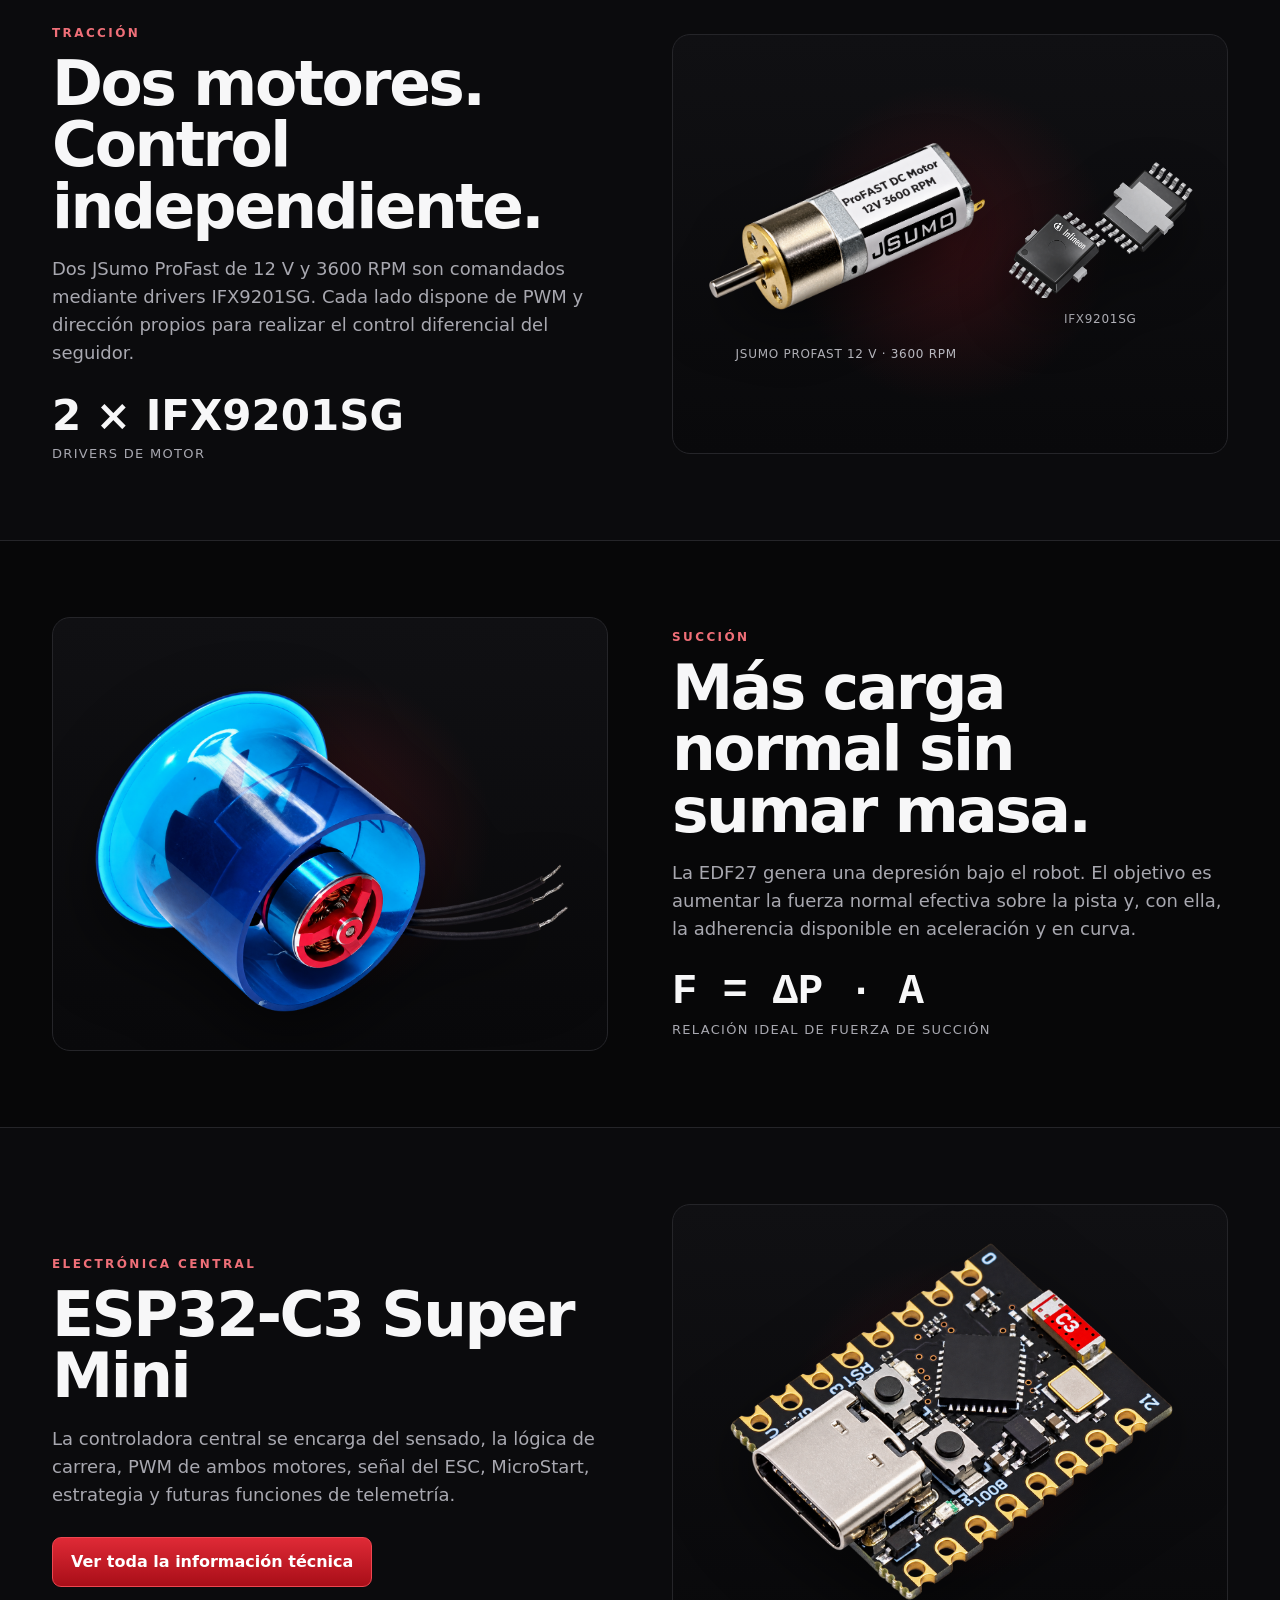
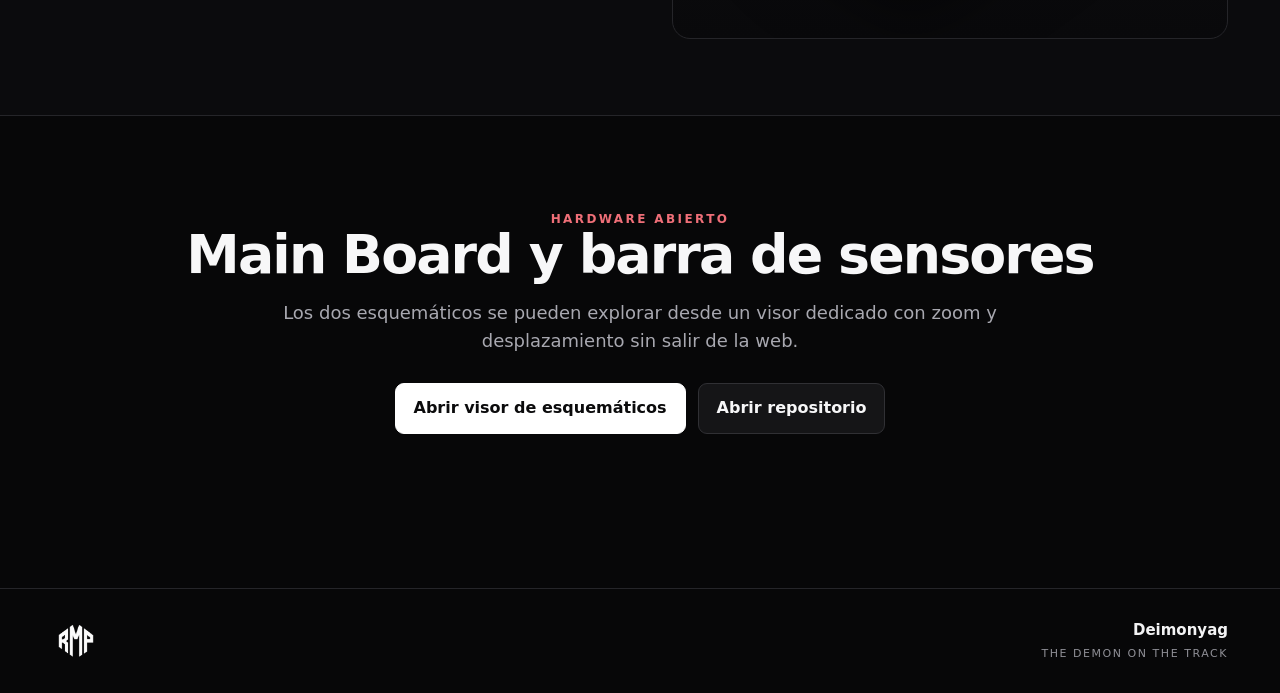
==== commit ea45154d: "cambio logo pagina" ====
--- a/index.html
+++ b/index.html
@@ -11,7 +11,7 @@
 <body>
 <header class="site-header">
   <nav class="nav">
-    <a class="brand" href="index.html" aria-label="RMP Robotics - Inicio"><img class="brand-logo" src="images/logos/RMP%20robotics.png" alt="RMP Robotics"></a>
+    <a class="brand" href="index.html" aria-label="RMP Robotics - Inicio"><img class="brand-logo" src="images/logos/RMP.png" alt="RMP"></a>
     <div class="nav-links">
       <a class="active" href="index.html">Inicio</a>
       <a href="robot.html">El robot</a>
@@ -112,7 +112,7 @@
 
 <footer class="site-footer">
   <div class="footer-inner">
-    <a class="footer-brand" href="index.html"><img class="footer-logo" src="images/logos/RMP%20robotics.png" alt="RMP Robotics"></a>
+    <a class="footer-brand" href="index.html"><img class="footer-logo" src="images/logos/RMP.png" alt="RMP Robotics"></a>
     <div class="footer-copy"><strong>Deimonyag</strong><span>THE DEMON ON THE TRACK</span></div>
   </div>
 </footer>
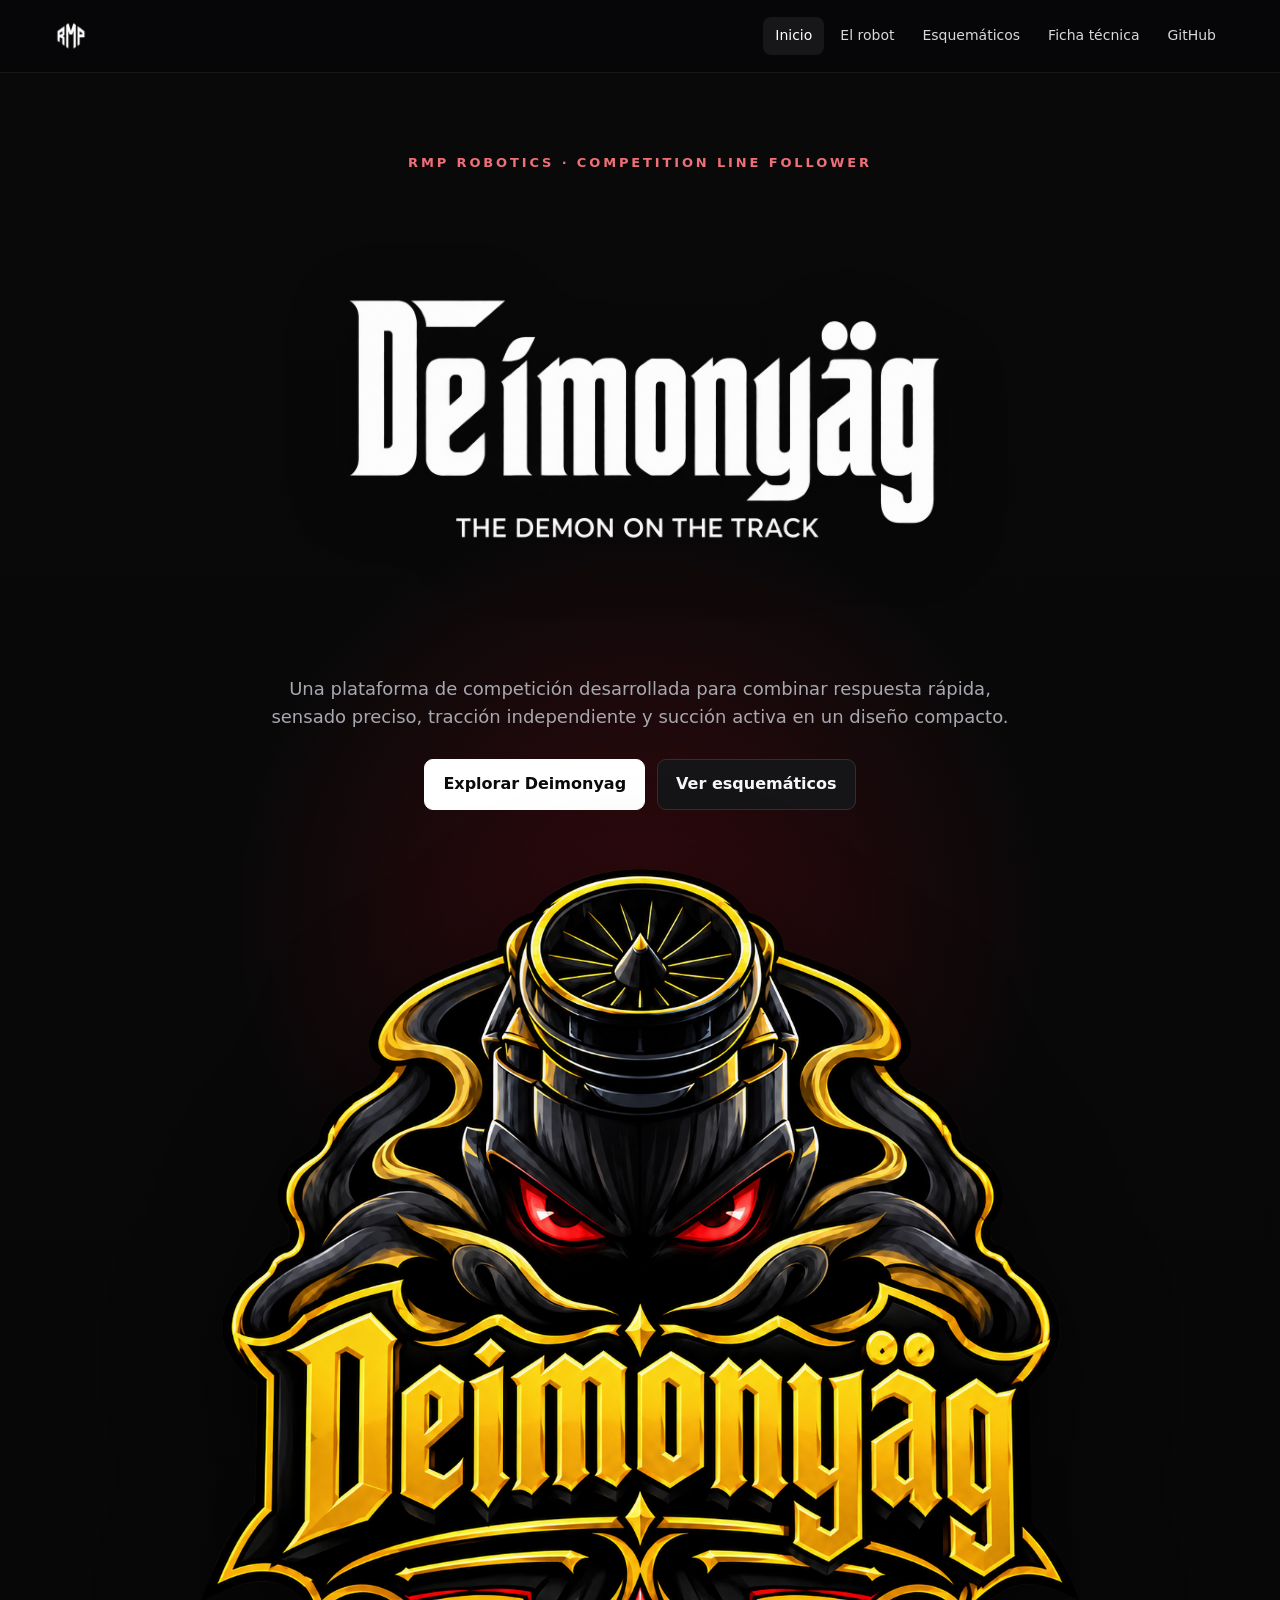
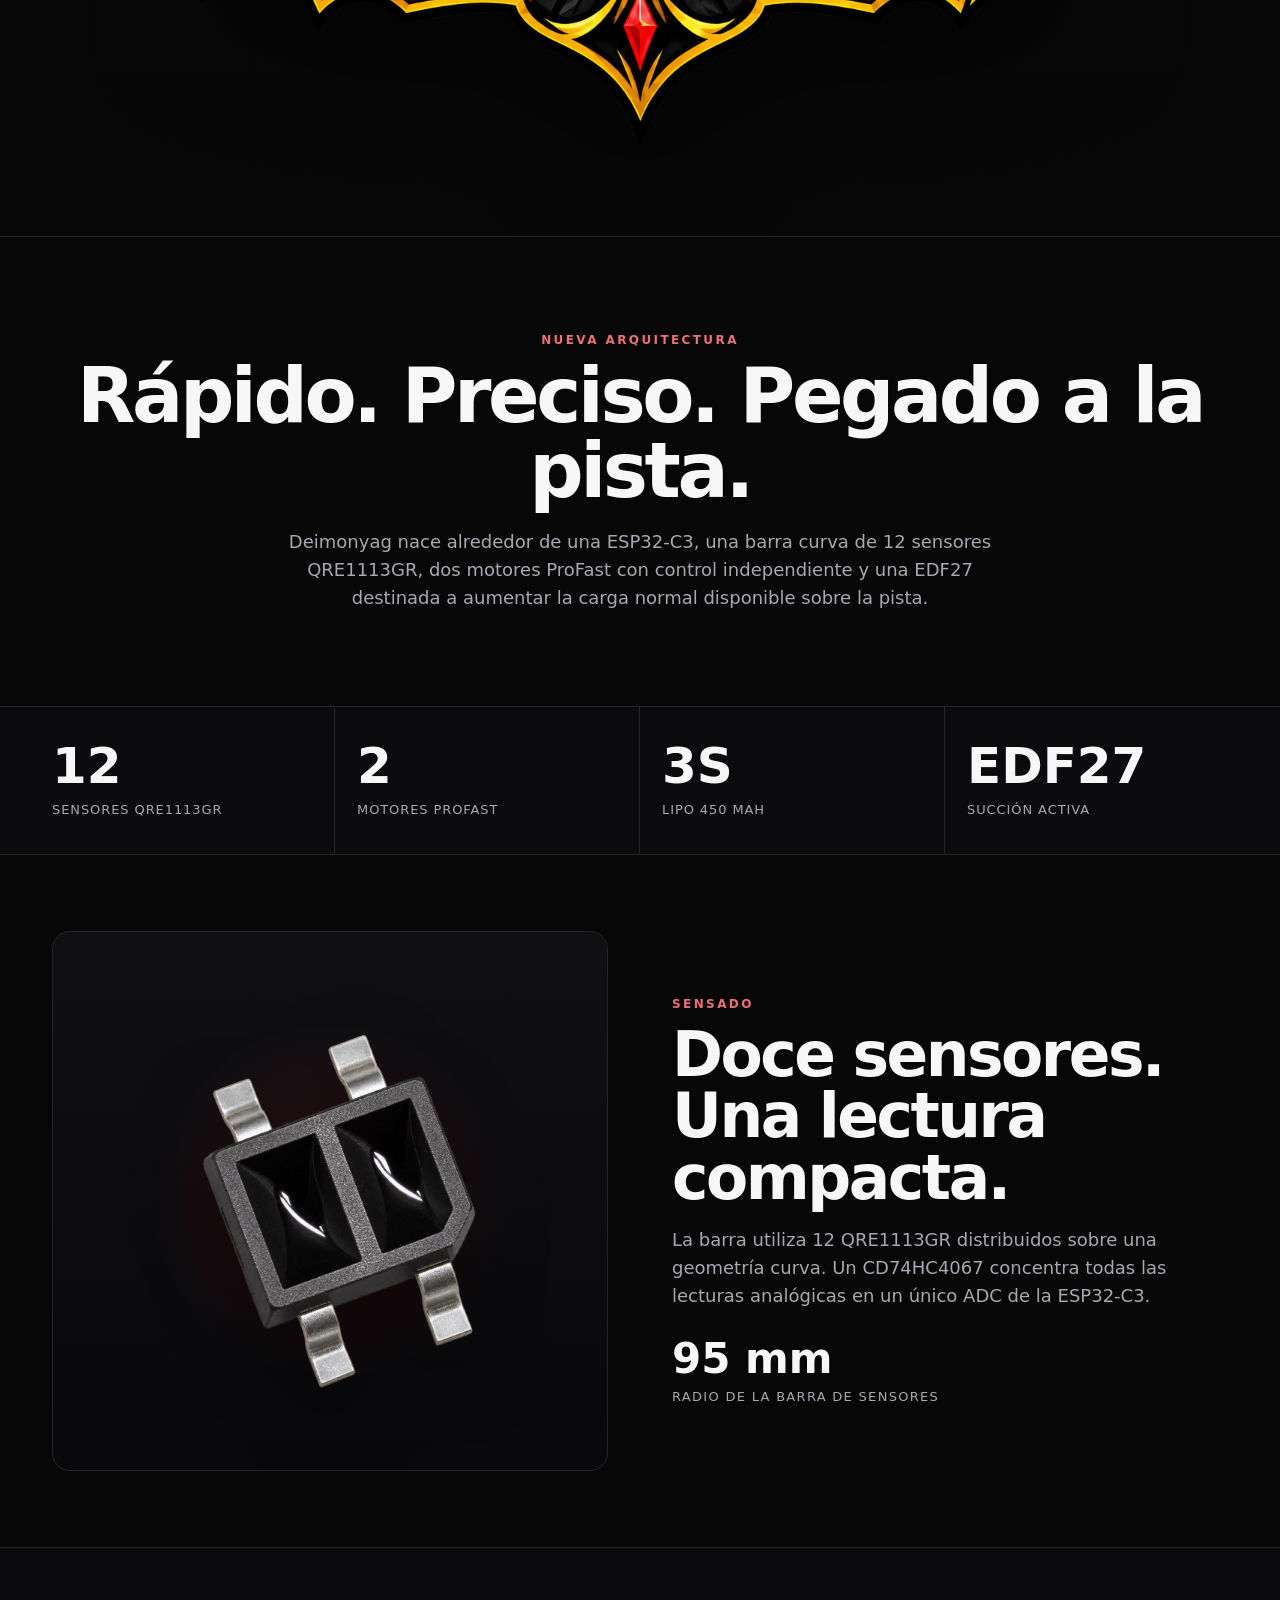
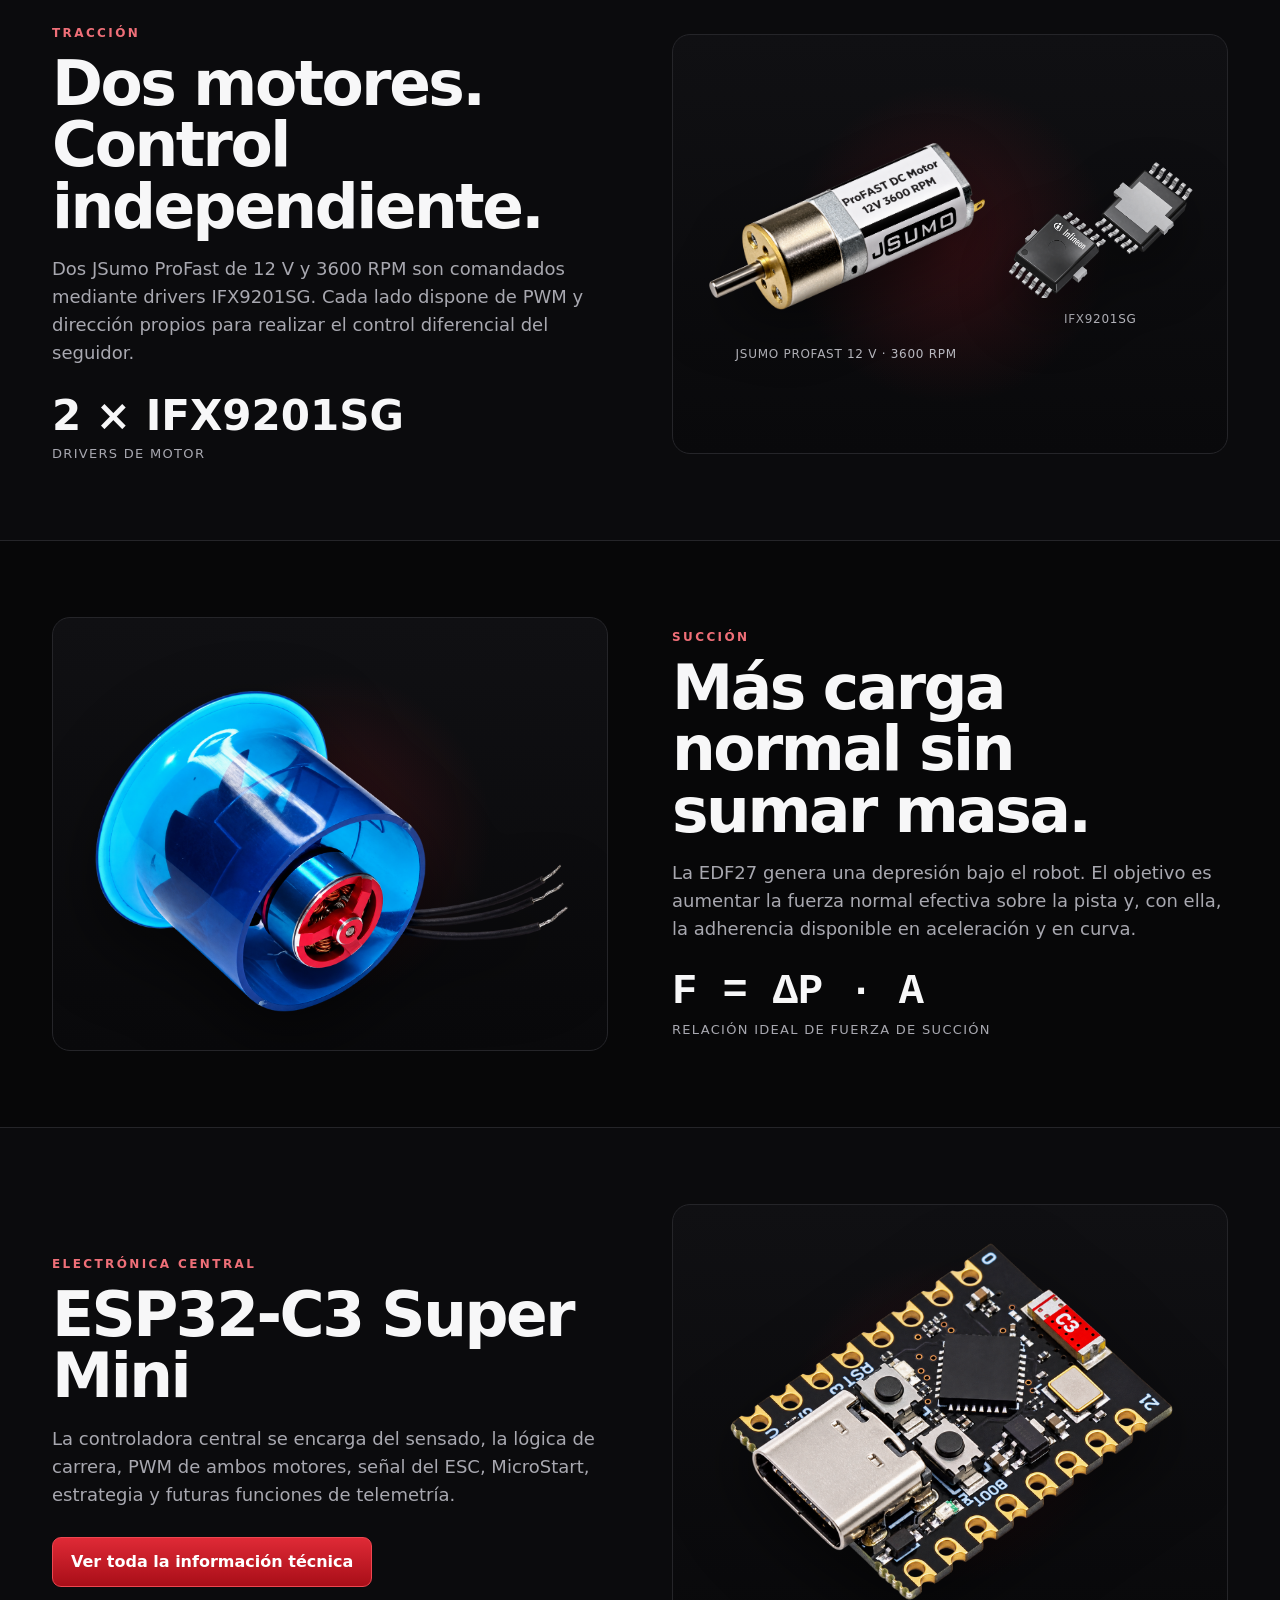
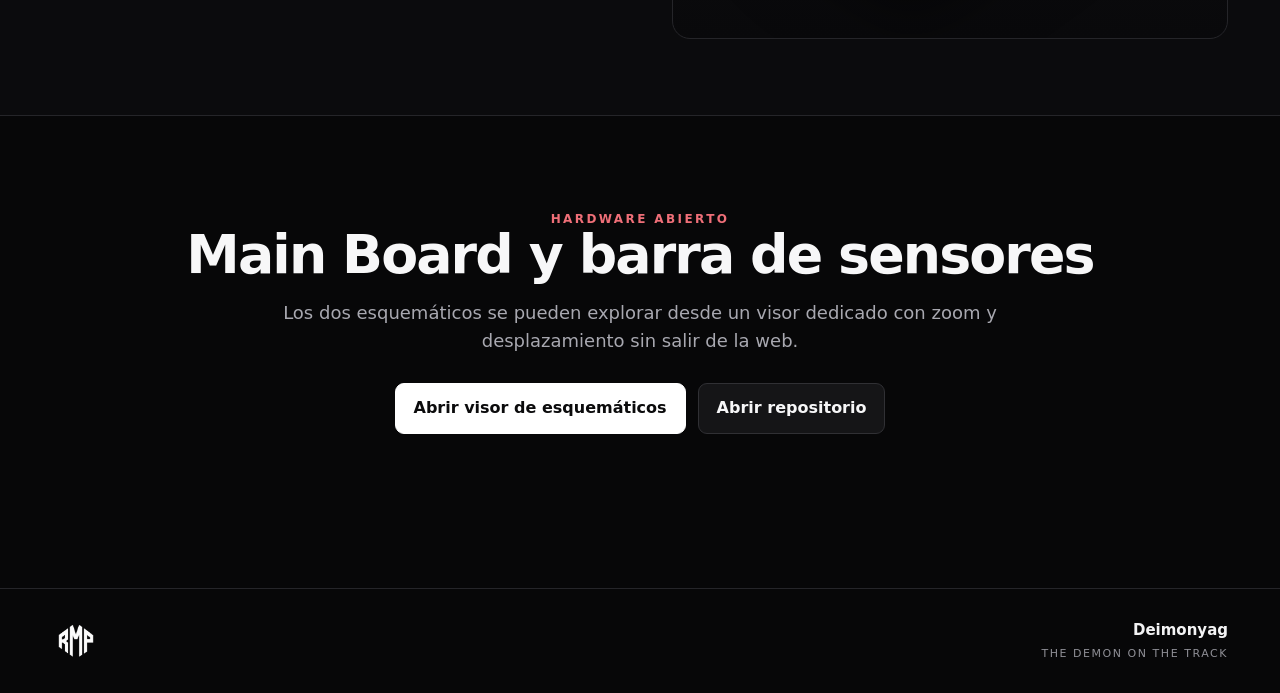
==== commit 64f69896: "Enlazar la ficha técnica en el sitio de RMP Robotics Co-Authored-By: Claude Opus 5.5 <noreply@anthro" ====
--- a/index.html
+++ b/index.html
@@ -11,11 +11,12 @@
 <body>
 <header class="site-header">
   <nav class="nav">
-    <a class="brand" href="index.html" aria-label="RMP Robotics - Inicio"><img class="brand-logo" src="images/logos/RMP.png" alt="RMP"></a>
+    <a class="brand" href="https://srampello.github.io/RMP/" aria-label="RMP Robotics: todos los robots"><img class="brand-logo" src="images/logos/RMP.png" alt="RMP"></a>
     <div class="nav-links">
       <a class="active" href="index.html">Inicio</a>
       <a href="robot.html">El robot</a>
       <a href="schematics.html">Esquemáticos</a>
+      <a href="https://srampello.github.io/RMP/robots/deimonyag/">Ficha técnica</a>
       <a href="https://github.com/srampello/RMP_Deimonyag">GitHub</a>
     </div>
   </nav>
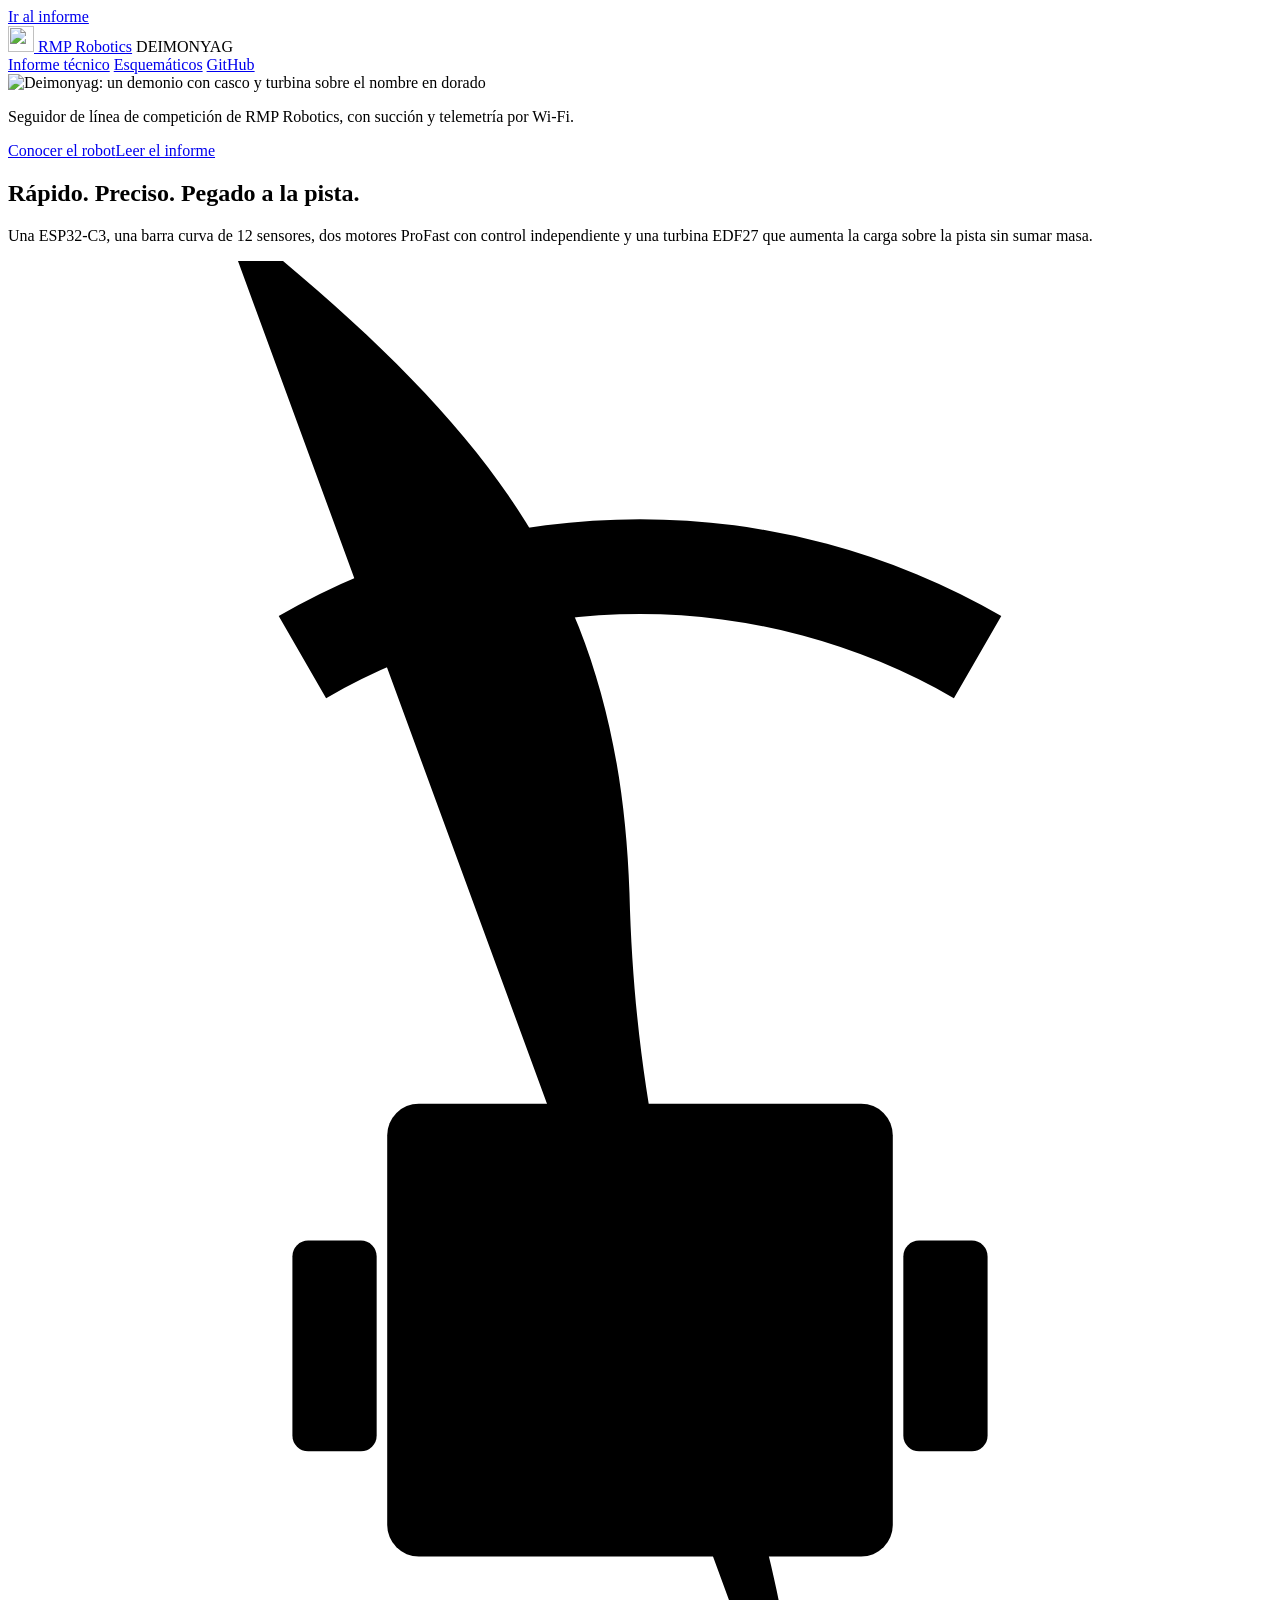
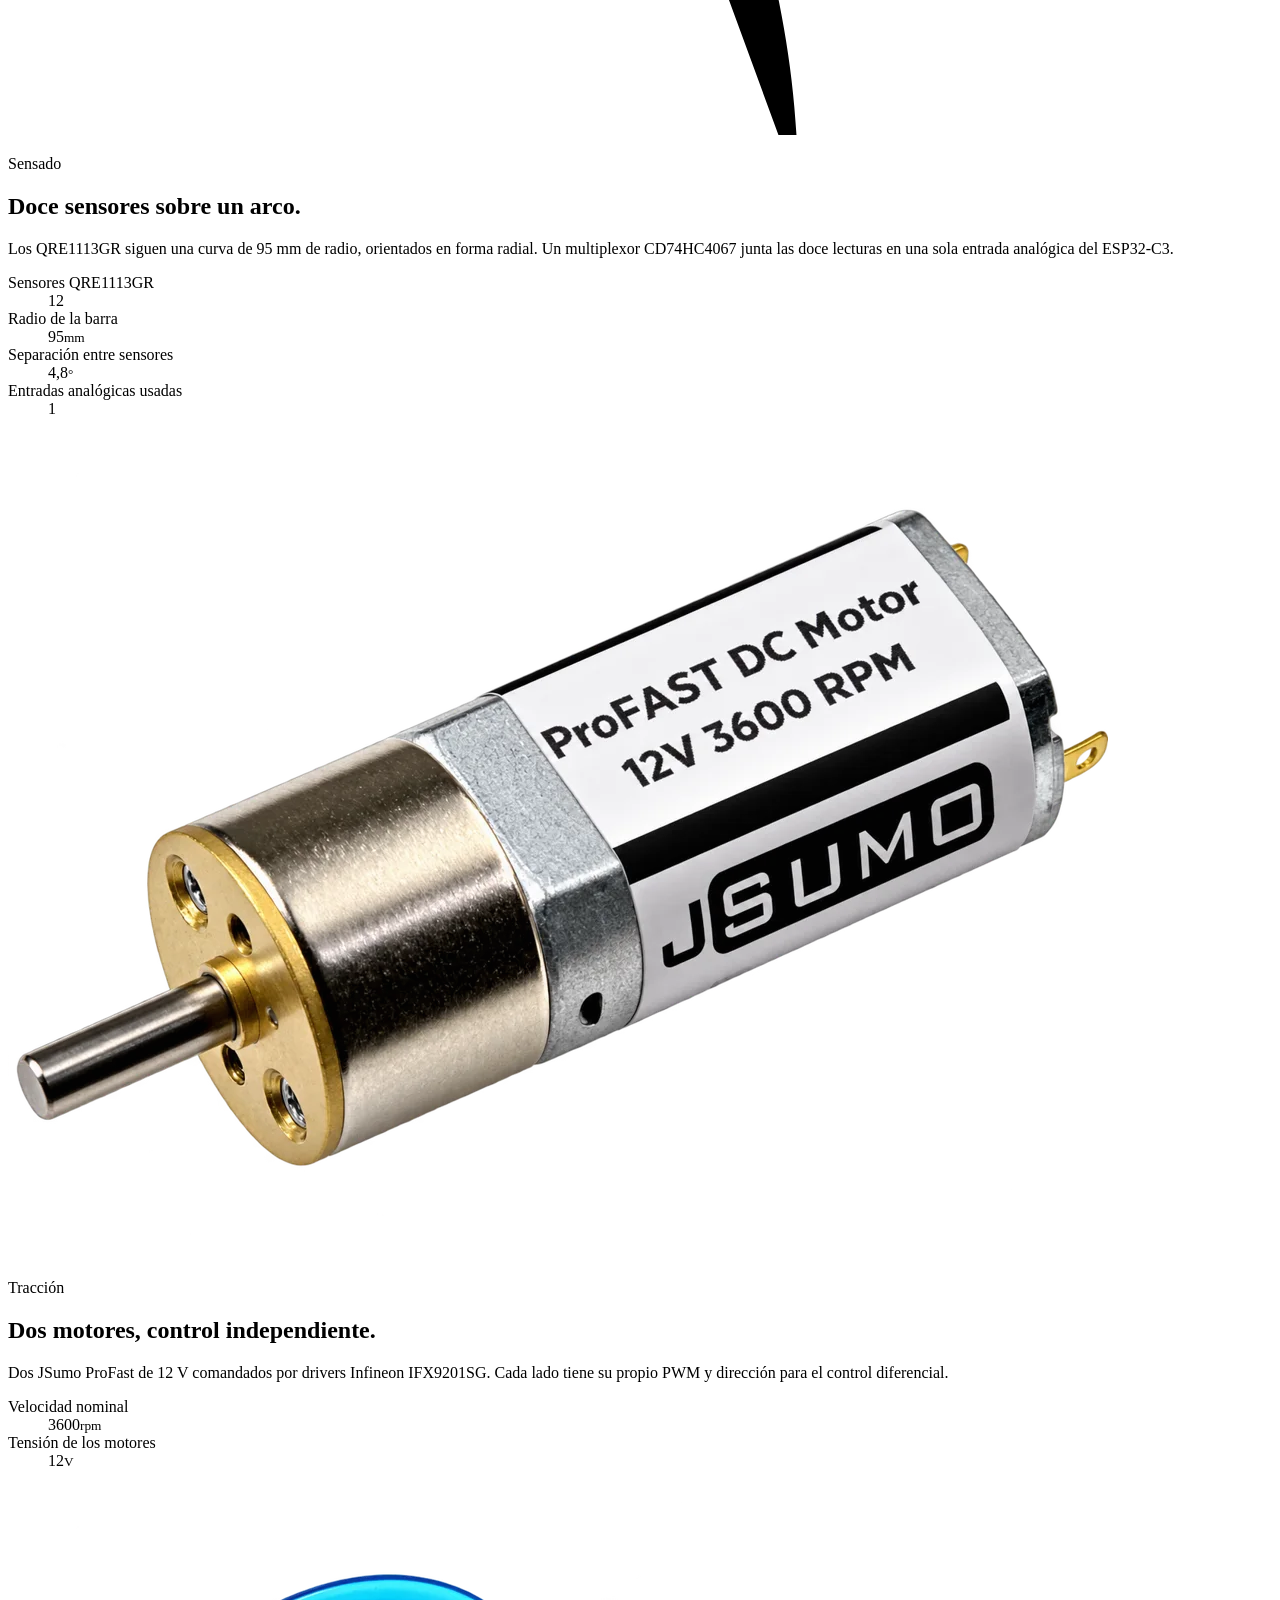
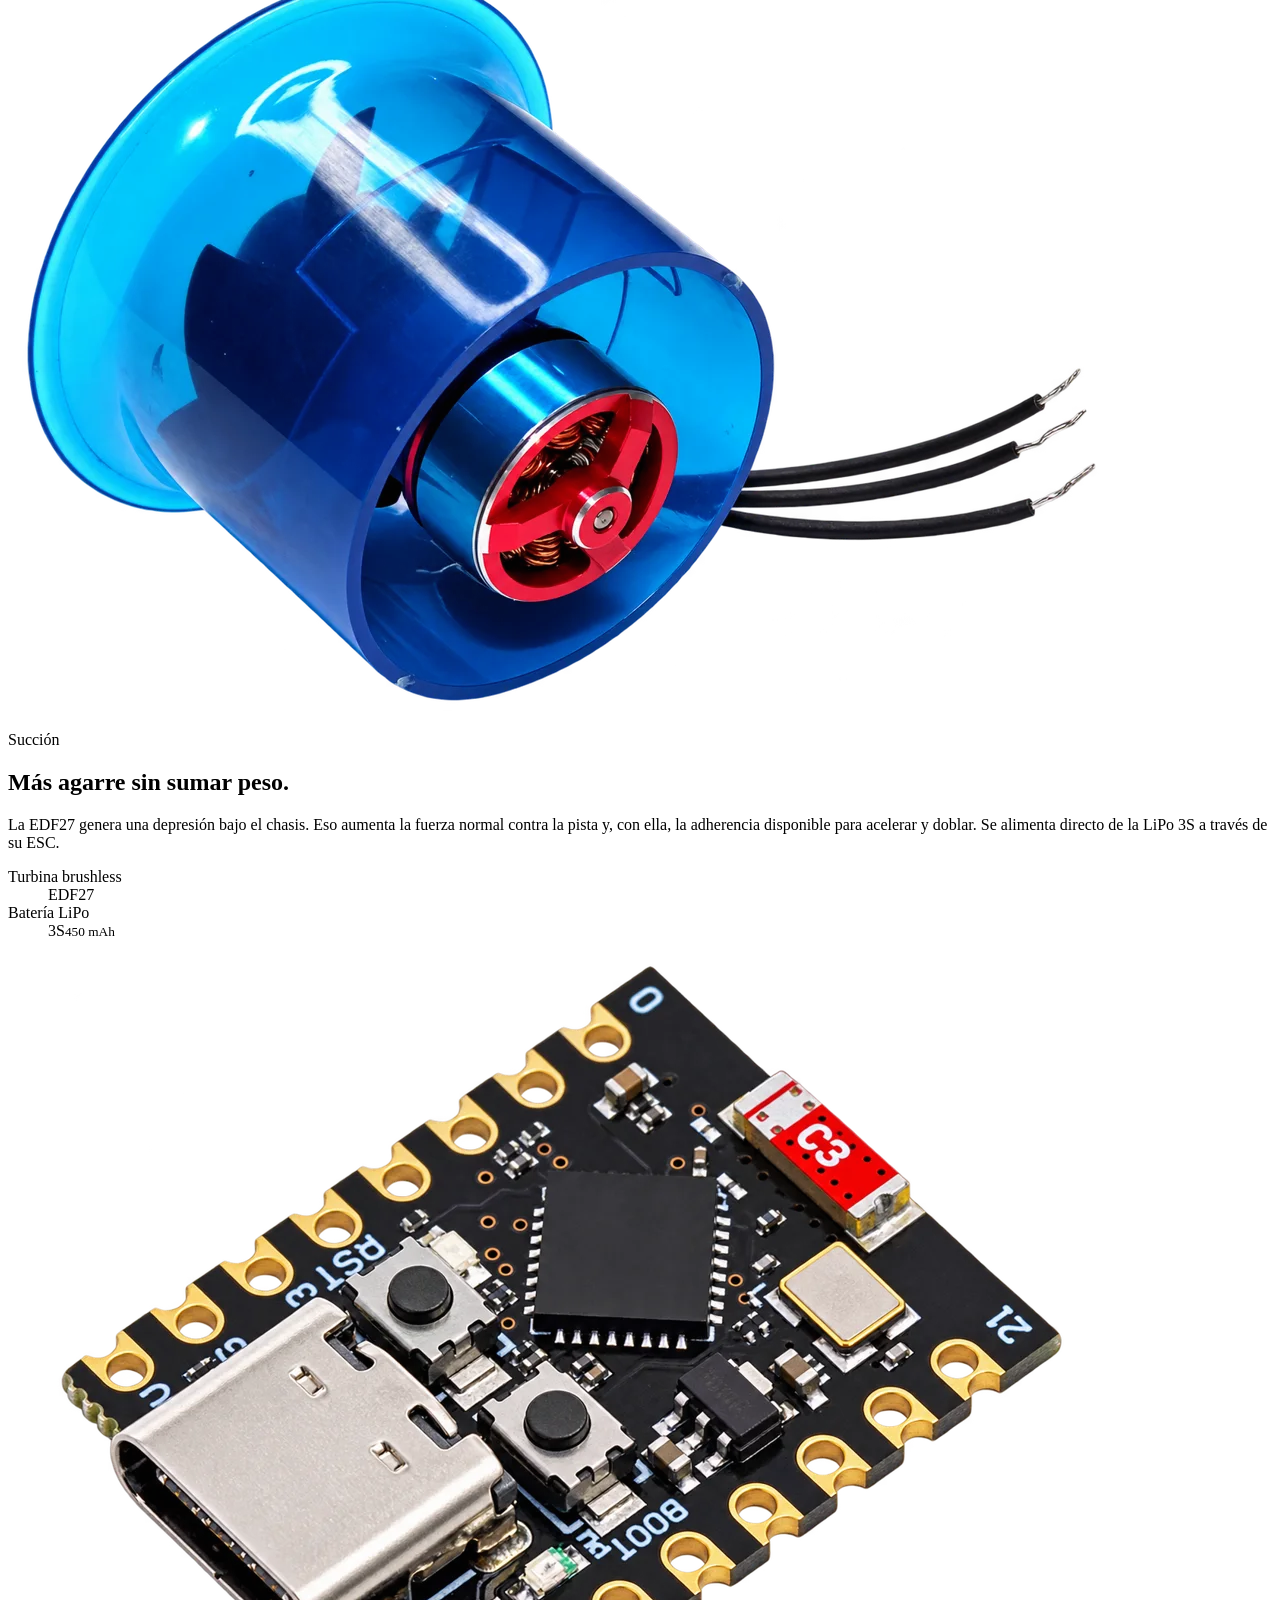
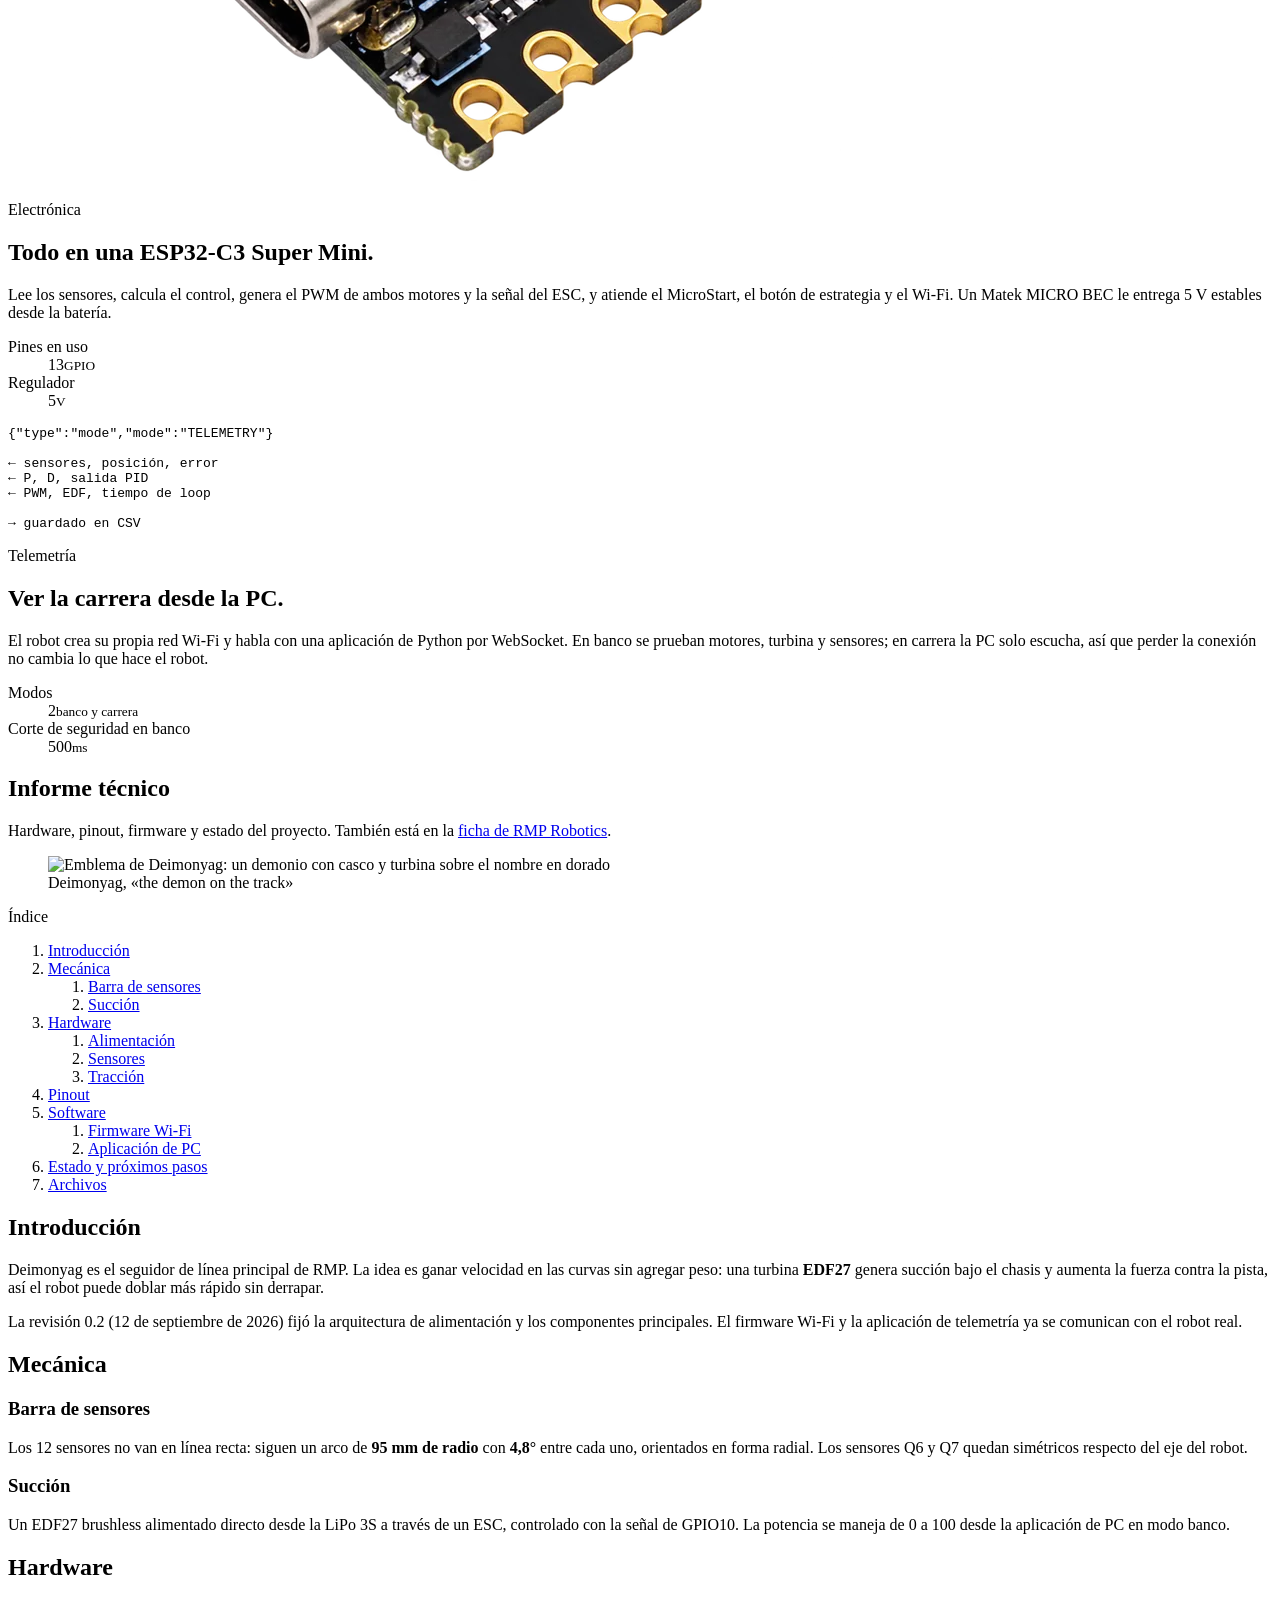
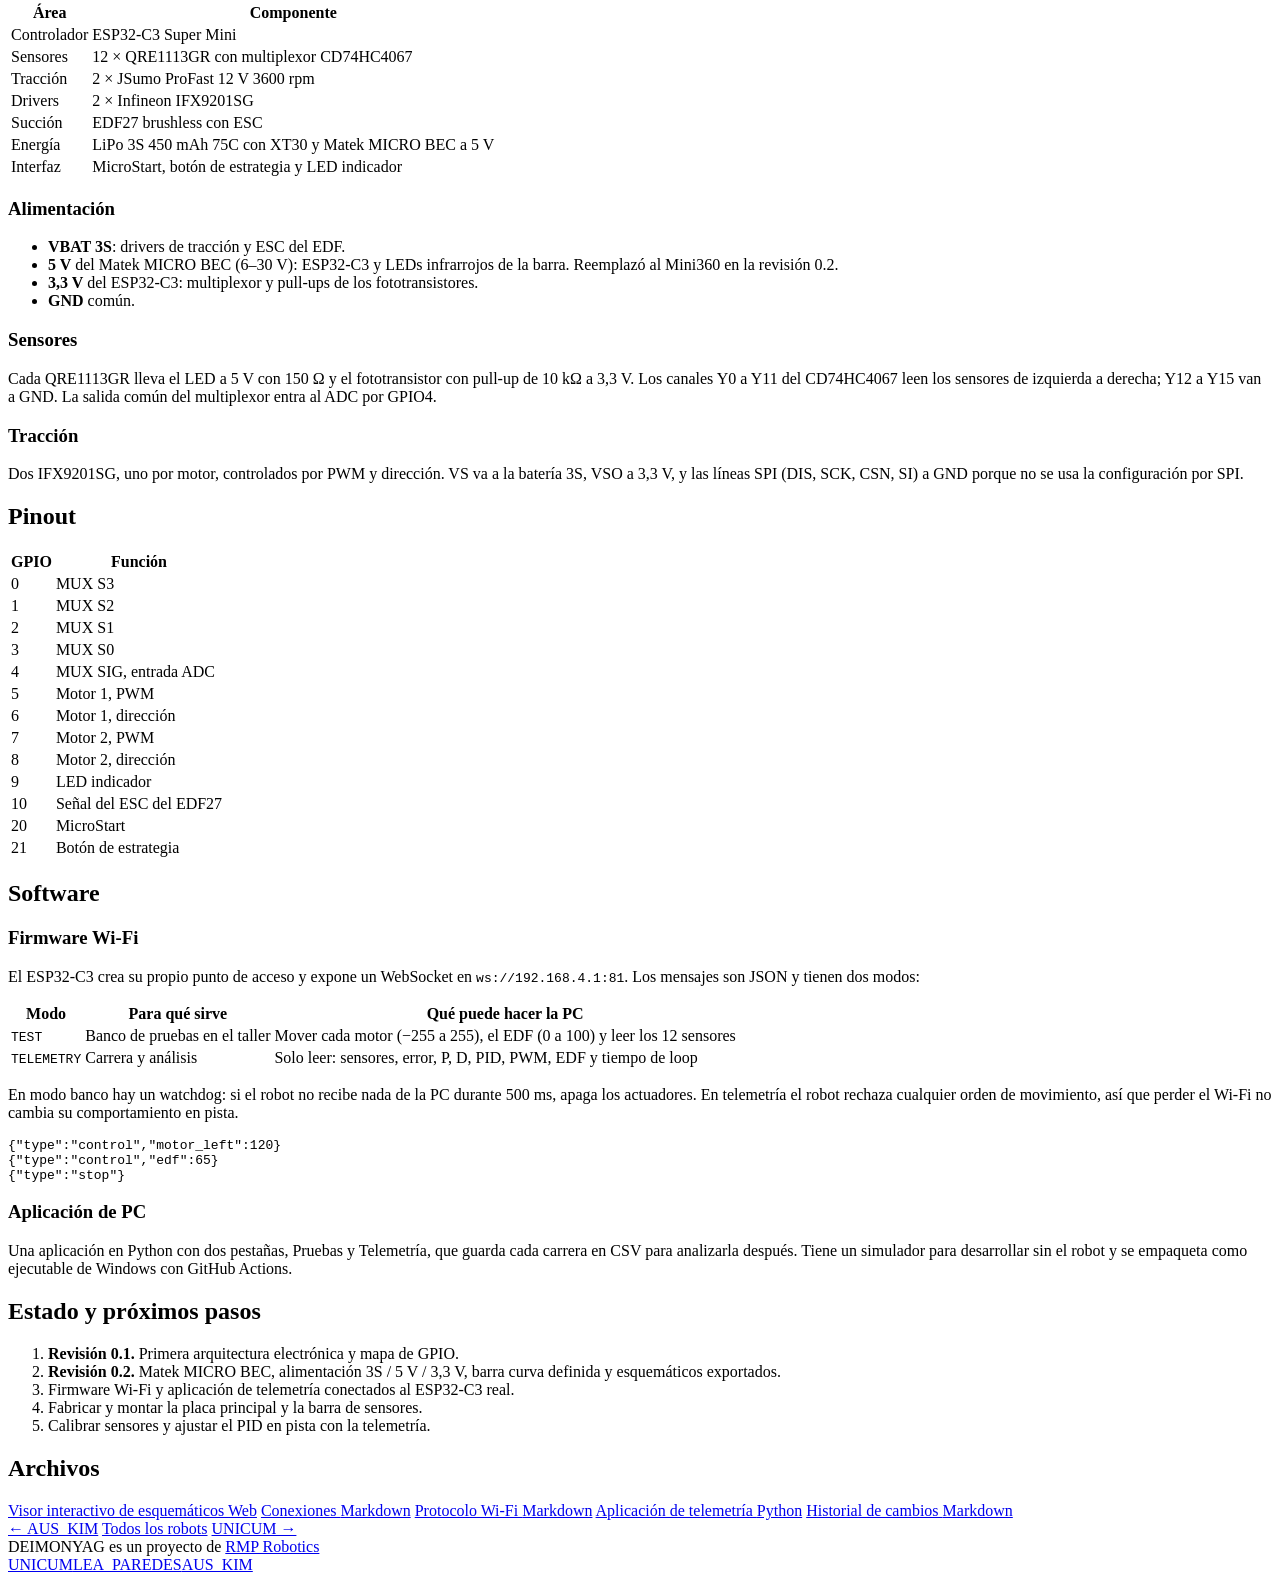
==== commit e61f1b89: "Página propia del robot con la estética de RMP Robotics Vitrina por sistemas e informe técnico, gene" ====
--- a/index.html
+++ b/index.html
@@ -1,121 +1,249 @@
 <!doctype html>
 <html lang="es">
 <head>
-<meta charset="utf-8">
-<meta name="viewport" content="width=device-width,initial-scale=1">
-<meta name="description" content="Deimonyag, robot seguidor de línea de competición con sistema de succión de RMP Robotics.">
-<title>Deimonyag · RMP Robotics</title>
-<link rel="stylesheet" href="styles.css">
-<link rel="stylesheet" href="branding.css">
+  <meta charset="utf-8">
+  <meta name="viewport" content="width=device-width, initial-scale=1">
+  <meta name="theme-color" content="#000000">
+  <meta name="description" content="DEIMONYAG: seguidor de línea con succión de RMP Robotics. Barra curva de 12 sensores, EDF27 y telemetría Wi-Fi.">
+  <title>DEIMONYAG — RMP Robotics</title>
+  <link rel="icon" href="/RMP/assets/images/rmp-logo.webp">
+  <link rel="preconnect" href="https://fonts.googleapis.com">
+  <link rel="preconnect" href="https://fonts.gstatic.com" crossorigin>
+  <link href="https://fonts.googleapis.com/css2?family=Chakra+Petch:wght@500;600;700&family=IBM+Plex+Mono:wght@400;500&family=IBM+Plex+Sans:wght@400;500;600&display=swap" rel="stylesheet">
+  <link rel="stylesheet" href="/RMP/assets/css/styles.css?v=80c8db5a">
+  <style>.sr-only{position:absolute;width:1px;height:1px;overflow:hidden;clip:rect(0 0 0 0);white-space:nowrap}</style>
+  
 </head>
 <body>
-<header class="site-header">
-  <nav class="nav">
-    <a class="brand" href="https://srampello.github.io/RMP/" aria-label="RMP Robotics: todos los robots"><img class="brand-logo" src="images/logos/RMP.png" alt="RMP"></a>
-    <div class="nav-links">
-      <a class="active" href="index.html">Inicio</a>
-      <a href="robot.html">El robot</a>
+  <a class="skip" href="#informe">Ir al informe</a>
+
+  <header class="bar">
+    <a href="/RMP/"><img src="/RMP/assets/images/rmp-logo.webp" alt="" width="26" height="26"> RMP Robotics</a>
+    <span class="bar-title">DEIMONYAG</span>
+    <nav class="bar-nav" aria-label="Secciones">
+      <a href="#informe">Informe técnico</a>
       <a href="schematics.html">Esquemáticos</a>
-      <a href="https://srampello.github.io/RMP/robots/deimonyag/">Ficha técnica</a>
-      <a href="https://github.com/srampello/RMP_Deimonyag">GitHub</a>
-    </div>
-  </nav>
-</header>
-
-<main>
-  <section class="hero-product">
-    <div class="hero-product-inner">
-      <div class="hero-kicker">RMP Robotics · Competition Line Follower</div>
-      <img class="hero-logo" src="images/logos/deimonyag-logo.png" alt="Logo Deimonyag">
-      <p class="hero-copy">Una plataforma de competición desarrollada para combinar respuesta rápida, sensado preciso, tracción independiente y succión activa en un diseño compacto.</p>
-      <div class="actions">
-        <a class="btn primary" href="robot.html">Explorar Deimonyag</a>
-        <a class="btn" href="schematics.html">Ver esquemáticos</a>
-      </div>
-      <img class="hero-robot" src="images/deimonyag.png" alt="Deimonyag">
-    </div>
+      <a class="gh" href="https://github.com/srampello/RMP_Deimonyag" target="_blank" rel="noreferrer">GitHub</a>
+    </nav>
+  </header>
+
+  <section class="v-hero"><h1 class="sr-only">DEIMONYAG</h1><img class="logo" src="/RMP/assets/images/deimonyag.webp" alt="Deimonyag: un demonio con casco y turbina sobre el nombre en dorado"><p>Seguidor de línea de competición de RMP Robotics, con succión y telemetría por Wi-Fi.</p><div class="hero-actions"><a class="btn btn-solid" href="#sensado">Conocer el robot</a><a class="btn" href="#informe">Leer el informe</a></div></section>
+
+  <section class="statement">
+    <h2>Rápido. Preciso. Pegado a la pista.</h2>
+    <p>Una ESP32-C3, una barra curva de 12 sensores, dos motores ProFast con control independiente y una turbina EDF27 que aumenta la carga sobre la pista sin sumar masa.</p>
   </section>
 
-  <section class="editorial center">
-    <div class="eyebrow">Nueva arquitectura</div>
-    <h1 class="display">Rápido. Preciso. Pegado a la pista.</h1>
-    <p class="section-copy">Deimonyag nace alrededor de una ESP32-C3, una barra curva de 12 sensores QRE1113GR, dos motores ProFast con control independiente y una EDF27 destinada a aumentar la carga normal disponible sobre la pista.</p>
-  </section>
-
-  <section class="stat-band">
-    <div class="stats">
-      <div class="stat"><strong>12</strong><span>Sensores QRE1113GR</span></div>
-      <div class="stat"><strong>2</strong><span>Motores ProFast</span></div>
-      <div class="stat"><strong>3S</strong><span>LiPo 450 mAh</span></div>
-      <div class="stat"><strong>EDF27</strong><span>Succión activa</span></div>
-    </div>
-  </section>
-
-  <section class="feature">
-    <div class="feature-media component-media"><img src="images/components/qre1113gr.png" alt="Sensor QRE1113GR"></div>
-    <div class="feature-copy">
-      <div class="eyebrow">Sensado</div>
-      <h2>Doce sensores. Una lectura compacta.</h2>
-      <p>La barra utiliza 12 QRE1113GR distribuidos sobre una geometría curva. Un CD74HC4067 concentra todas las lecturas analógicas en un único ADC de la ESP32-C3.</p>
-      <div class="metric">95 mm</div>
-      <div class="metric-label">radio de la barra de sensores</div>
-    </div>
-  </section>
-
-  <section class="dark-panel">
-    <section class="feature reverse">
-      <div class="feature-media component-media">
-        <div class="component-pair">
-          <figure><img src="images/components/motor-profast.png" alt="Motor JSumo ProFast"><figcaption>JSumo ProFast 12 V · 3600 RPM</figcaption></figure>
-          <figure><img src="images/components/ifx9201sg.png" alt="Driver IFX9201SG"><figcaption>IFX9201SG</figcaption></figure>
-        </div>
-      </div>
-      <div class="feature-copy">
-        <div class="eyebrow">Tracción</div>
-        <h2>Dos motores. Control independiente.</h2>
-        <p>Dos JSumo ProFast de 12 V y 3600 RPM son comandados mediante drivers IFX9201SG. Cada lado dispone de PWM y dirección propios para realizar el control diferencial del seguidor.</p>
-        <div class="metric">2 × IFX9201SG</div>
-        <div class="metric-label">drivers de motor</div>
-      </div>
-    </section>
-  </section>
-
-  <section class="feature">
-    <div class="feature-media component-media"><img src="images/components/edf27.png" alt="EDF27 brushless"></div>
-    <div class="feature-copy">
-      <div class="eyebrow">Succión</div>
-      <h2>Más carga normal sin sumar masa.</h2>
-      <p>La EDF27 genera una depresión bajo el robot. El objetivo es aumentar la fuerza normal efectiva sobre la pista y, con ella, la adherencia disponible en aceleración y en curva.</p>
-      <div class="metric mono">F = ΔP · A</div>
-      <div class="metric-label">relación ideal de fuerza de succión</div>
-    </div>
-  </section>
-
-  <section class="dark-panel">
-    <section class="feature reverse">
-      <div class="feature-media component-media"><img src="images/components/esp32-c3-super-mini.png" alt="ESP32-C3 Super Mini"></div>
-      <div class="feature-copy">
-        <div class="eyebrow">Electrónica central</div>
-        <h2>ESP32-C3 Super Mini</h2>
-        <p>La controladora central se encarga del sensado, la lógica de carrera, PWM de ambos motores, señal del ESC, MicroStart, estrategia y futuras funciones de telemetría.</p>
-        <div class="actions left"><a class="btn red" href="robot.html">Ver toda la información técnica</a></div>
-      </div>
-    </section>
-  </section>
-
-  <section class="editorial center">
-    <div class="eyebrow">Hardware abierto</div>
-    <h2 class="section-title">Main Board y barra de sensores</h2>
-    <p class="section-copy">Los dos esquemáticos se pueden explorar desde un visor dedicado con zoom y desplazamiento sin salir de la web.</p>
-    <div class="actions"><a class="btn primary" href="schematics.html">Abrir visor de esquemáticos</a><a class="btn" href="https://github.com/srampello/RMP_Deimonyag">Abrir repositorio</a></div>
-  </section>
-</main>
-
-<footer class="site-footer">
-  <div class="footer-inner">
-    <a class="footer-brand" href="index.html"><img class="footer-logo" src="images/logos/RMP.png" alt="RMP Robotics"></a>
-    <div class="footer-copy"><strong>Deimonyag</strong><span>THE DEMON ON THE TRACK</span></div>
-  </div>
-</footer>
+<section class="feat" id="sensado">
+  <div class="feat-art"><svg class="draw" viewBox="0 0 240 280" role="img" aria-label="Vista superior de Deimonyag: barra curva de 12 sensores, turbina EDF y dos motores"><g class="grid"><line x1="0" y1="0" x2="0" y2="280"/><line x1="20" y1="0" x2="20" y2="280"/><line x1="40" y1="0" x2="40" y2="280"/><line x1="60" y1="0" x2="60" y2="280"/><line x1="80" y1="0" x2="80" y2="280"/><line x1="100" y1="0" x2="100" y2="280"/><line x1="120" y1="0" x2="120" y2="280"/><line x1="140" y1="0" x2="140" y2="280"/><line x1="160" y1="0" x2="160" y2="280"/><line x1="180" y1="0" x2="180" y2="280"/><line x1="200" y1="0" x2="200" y2="280"/><line x1="220" y1="0" x2="220" y2="280"/><line x1="240" y1="0" x2="240" y2="280"/><line x1="0" y1="0" x2="240" y2="0"/><line x1="0" y1="20" x2="240" y2="20"/><line x1="0" y1="40" x2="240" y2="40"/><line x1="0" y1="60" x2="240" y2="60"/><line x1="0" y1="80" x2="240" y2="80"/><line x1="0" y1="100" x2="240" y2="100"/><line x1="0" y1="120" x2="240" y2="120"/><line x1="0" y1="140" x2="240" y2="140"/><line x1="0" y1="160" x2="240" y2="160"/><line x1="0" y1="180" x2="240" y2="180"/><line x1="0" y1="200" x2="240" y2="200"/><line x1="0" y1="220" x2="240" y2="220"/><line x1="0" y1="240" x2="240" y2="240"/><line x1="0" y1="260" x2="240" y2="260"/><line x1="0" y1="280" x2="240" y2="280"/></g><path class="track" d="M150 290 C150 230 120 200 118 120 C116 60 90 30 40 -10"/><path class="body" d="M51.4 67.4 A137.2 137.2 0 0 1 188.6 67.4 L179.6 83.0 A119.2 119.2 0 0 0 60.4 83.0 Z"/><path class="soft" d="M112 160 L112 76 M128 160 L128 76"/><rect class="body" x="72" y="160" width="96" height="86" rx="6"/><rect class="body" x="54" y="186" width="16" height="40" rx="3"/><rect class="body" x="170" y="186" width="16" height="40" rx="3"/><circle class="body" cx="120" cy="206" r="25"/><circle class="soft" cx="120" cy="206" r="17"/><circle class="soft" cx="120" cy="206" r="5"/><rect class="soft" x="84" y="168" width="20" height="14"/><circle class="sensor" style="--i:0" cx="63.0" cy="71.4" r="3.2"/><circle class="sensor" style="--i:1" cx="72.8" cy="67.0" r="3.2"/><circle class="sensor" style="--i:2" cx="82.9" cy="63.5" r="3.2"/><circle class="sensor" style="--i:3" cx="93.3" cy="60.8" r="3.2"/><circle class="sensor" style="--i:4" cx="103.9" cy="59.0" r="3.2"/><circle class="sensor" style="--i:5" cx="114.6" cy="58.1" r="3.2"/><circle class="sensor" style="--i:6" cx="125.4" cy="58.1" r="3.2"/><circle class="sensor" style="--i:7" cx="136.1" cy="59.0" r="3.2"/><circle class="sensor" style="--i:8" cx="146.7" cy="60.8" r="3.2"/><circle class="sensor" style="--i:9" cx="157.1" cy="63.5" r="3.2"/><circle class="sensor" style="--i:10" cx="167.2" cy="67.0" r="3.2"/><circle class="sensor" style="--i:11" cx="177.0" cy="71.4" r="3.2"/></svg></div>
+  <div class="feat-copy">
+    <p class="kicker">Sensado</p>
+    <h2>Doce sensores sobre un arco.</h2>
+    <p>Los QRE1113GR siguen una curva de 95 mm de radio, orientados en forma radial. Un multiplexor CD74HC4067 junta las doce lecturas en una sola entrada analógica del ESP32-C3.</p>
+    <dl class="stats">
+      <div><dt>Sensores QRE1113GR</dt><dd>12</dd></div>
+      <div><dt>Radio de la barra</dt><dd>95<small>mm</small></dd></div>
+      <div><dt>Separación entre sensores</dt><dd>4,8<small>°</small></dd></div>
+      <div><dt>Entradas analógicas usadas</dt><dd>1</dd></div>
+    </dl>
+  </div>
+</section>
+
+<section class="feat flip" id="traccion">
+  <div class="feat-art"><img src="images/web/motor-profast.webp" alt="Motor JSumo ProFast de 12 V y 3600 rpm" loading="lazy"></div>
+  <div class="feat-copy">
+    <p class="kicker">Tracción</p>
+    <h2>Dos motores, control independiente.</h2>
+    <p>Dos JSumo ProFast de 12 V comandados por drivers Infineon IFX9201SG. Cada lado tiene su propio PWM y dirección para el control diferencial.</p>
+    <dl class="stats">
+      <div><dt>Velocidad nominal</dt><dd>3600<small>rpm</small></dd></div>
+      <div><dt>Tensión de los motores</dt><dd>12<small>V</small></dd></div>
+    </dl>
+  </div>
+</section>
+
+<section class="feat" id="succion">
+  <div class="feat-art"><img src="images/web/edf27.webp" alt="Turbina EDF27 brushless" loading="lazy"></div>
+  <div class="feat-copy">
+    <p class="kicker">Succión</p>
+    <h2>Más agarre sin sumar peso.</h2>
+    <p>La EDF27 genera una depresión bajo el chasis. Eso aumenta la fuerza normal contra la pista y, con ella, la adherencia disponible para acelerar y doblar. Se alimenta directo de la LiPo 3S a través de su ESC.</p>
+    <dl class="stats">
+      <div><dt>Turbina brushless</dt><dd>EDF27</dd></div>
+      <div><dt>Batería LiPo</dt><dd>3S<small>450 mAh</small></dd></div>
+    </dl>
+  </div>
+</section>
+
+<section class="feat flip" id="electronica">
+  <div class="feat-art"><img src="images/web/esp32-c3-super-mini.webp" alt="Placa ESP32-C3 Super Mini" loading="lazy"></div>
+  <div class="feat-copy">
+    <p class="kicker">Electrónica</p>
+    <h2>Todo en una ESP32-C3 Super Mini.</h2>
+    <p>Lee los sensores, calcula el control, genera el PWM de ambos motores y la señal del ESC, y atiende el MicroStart, el botón de estrategia y el Wi-Fi. Un Matek MICRO BEC le entrega 5 V estables desde la batería.</p>
+    <dl class="stats">
+      <div><dt>Pines en uso</dt><dd>13<small>GPIO</small></dd></div>
+      <div><dt>Regulador</dt><dd>5<small>V</small></dd></div>
+    </dl>
+  </div>
+</section>
+
+<section class="feat" id="telemetria">
+  <div class="feat-art"><pre>{"type":"mode","mode":"TELEMETRY"}
+
+← sensores, posición, error
+← P, D, salida PID
+← PWM, EDF, tiempo de loop
+
+→ guardado en CSV</pre></div>
+  <div class="feat-copy">
+    <p class="kicker">Telemetría</p>
+    <h2>Ver la carrera desde la PC.</h2>
+    <p>El robot crea su propia red Wi-Fi y habla con una aplicación de Python por WebSocket. En banco se prueban motores, turbina y sensores; en carrera la PC solo escucha, así que perder la conexión no cambia lo que hace el robot.</p>
+    <dl class="stats">
+      <div><dt>Modos</dt><dd>2<small>banco y carrera</small></dd></div>
+      <div><dt>Corte de seguridad en banco</dt><dd>500<small>ms</small></dd></div>
+    </dl>
+  </div>
+</section>
+
+  <div class="report-title">
+    <h2>Informe técnico</h2>
+    <p>Hardware, pinout, firmware y estado del proyecto. También está en la <a href="/RMP/robots/deimonyag/">ficha de RMP Robotics</a>.</p>
+  </div>
+
+  <div class="report" id="informe">
+    <aside class="side">
+      <figure class="side-media"><img src="/RMP/assets/images/deimonyag.webp" alt="Emblema de Deimonyag: un demonio con casco y turbina sobre el nombre en dorado" class="contain" loading="lazy"><figcaption>Deimonyag, «the demon on the track»</figcaption></figure>
+      <nav class="outline" aria-label="Índice del informe">
+        <p>Índice</p>
+        <ol><li><a href="#introduccion">Introducción</a></li><li><a href="#mecanica">Mecánica</a><ol><li><a href="#barra">Barra de sensores</a></li><li><a href="#succion">Succión</a></li></ol></li><li><a href="#hardware">Hardware</a><ol><li><a href="#alimentacion">Alimentación</a></li><li><a href="#sensores">Sensores</a></li><li><a href="#traccion">Tracción</a></li></ol></li><li><a href="#pinout">Pinout</a></li><li><a href="#software">Software</a><ol><li><a href="#firmware">Firmware Wi-Fi</a></li><li><a href="#app">Aplicación de PC</a></li></ol></li><li><a href="#estado">Estado y próximos pasos</a></li><li><a href="#archivos">Archivos</a></li></ol>
+      </nav>
+    </aside>
+
+    <article class="doc">
+<section id="introduccion">
+  <h2>Introducción</h2>
+  <p>Deimonyag es el seguidor de línea principal de RMP. La idea es ganar velocidad en las curvas sin agregar peso: una turbina <strong>EDF27</strong> genera succión bajo el chasis y aumenta la fuerza contra la pista, así el robot puede doblar más rápido sin derrapar.</p>
+  <p>La revisión 0.2 (12 de septiembre de 2026) fijó la arquitectura de alimentación y los componentes principales. El firmware Wi-Fi y la aplicación de telemetría ya se comunican con el robot real.</p>
+</section>
+
+<section id="mecanica">
+  <h2>Mecánica</h2>
+  <h3 id="barra">Barra de sensores</h3>
+  <p>Los 12 sensores no van en línea recta: siguen un arco de <strong>95 mm de radio</strong> con <strong>4,8°</strong> entre cada uno, orientados en forma radial. Los sensores Q6 y Q7 quedan simétricos respecto del eje del robot.</p>
+  <h3 id="succion">Succión</h3>
+  <p>Un EDF27 brushless alimentado directo desde la LiPo 3S a través de un ESC, controlado con la señal de GPIO10. La potencia se maneja de 0 a 100 desde la aplicación de PC en modo banco.</p>
+</section>
+
+<section id="hardware">
+  <h2>Hardware</h2>
+  <div class="table-wrap"><table>
+    <thead><tr><th>Área</th><th>Componente</th></tr></thead>
+    <tbody>
+      <tr><td>Controlador</td><td>ESP32-C3 Super Mini</td></tr>
+      <tr><td>Sensores</td><td>12 × QRE1113GR con multiplexor CD74HC4067</td></tr>
+      <tr><td>Tracción</td><td>2 × JSumo ProFast 12 V 3600 rpm</td></tr>
+      <tr><td>Drivers</td><td>2 × Infineon IFX9201SG</td></tr>
+      <tr><td>Succión</td><td>EDF27 brushless con ESC</td></tr>
+      <tr><td>Energía</td><td>LiPo 3S 450 mAh 75C con XT30 y Matek MICRO BEC a 5 V</td></tr>
+      <tr><td>Interfaz</td><td>MicroStart, botón de estrategia y LED indicador</td></tr>
+    </tbody>
+  </table></div>
+
+  <h3 id="alimentacion">Alimentación</h3>
+  <ul>
+    <li><strong>VBAT 3S</strong>: drivers de tracción y ESC del EDF.</li>
+    <li><strong>5 V</strong> del Matek MICRO BEC (6–30 V): ESP32-C3 y LEDs infrarrojos de la barra. Reemplazó al Mini360 en la revisión 0.2.</li>
+    <li><strong>3,3 V</strong> del ESP32-C3: multiplexor y pull-ups de los fototransistores.</li>
+    <li><strong>GND</strong> común.</li>
+  </ul>
+
+  <h3 id="sensores">Sensores</h3>
+  <p>Cada QRE1113GR lleva el LED a 5 V con 150 Ω y el fototransistor con pull-up de 10 kΩ a 3,3 V. Los canales Y0 a Y11 del CD74HC4067 leen los sensores de izquierda a derecha; Y12 a Y15 van a GND. La salida común del multiplexor entra al ADC por GPIO4.</p>
+
+  <h3 id="traccion">Tracción</h3>
+  <p>Dos IFX9201SG, uno por motor, controlados por PWM y dirección. VS va a la batería 3S, VSO a 3,3 V, y las líneas SPI (DIS, SCK, CSN, SI) a GND porque no se usa la configuración por SPI.</p>
+</section>
+
+<section id="pinout">
+  <h2>Pinout</h2>
+  <div class="table-wrap"><table>
+    <thead><tr><th class="num">GPIO</th><th>Función</th></tr></thead>
+    <tbody>
+      <tr><td class="num">0</td><td>MUX S3</td></tr>
+      <tr><td class="num">1</td><td>MUX S2</td></tr>
+      <tr><td class="num">2</td><td>MUX S1</td></tr>
+      <tr><td class="num">3</td><td>MUX S0</td></tr>
+      <tr><td class="num">4</td><td>MUX SIG, entrada ADC</td></tr>
+      <tr><td class="num">5</td><td>Motor 1, PWM</td></tr>
+      <tr><td class="num">6</td><td>Motor 1, dirección</td></tr>
+      <tr><td class="num">7</td><td>Motor 2, PWM</td></tr>
+      <tr><td class="num">8</td><td>Motor 2, dirección</td></tr>
+      <tr><td class="num">9</td><td>LED indicador</td></tr>
+      <tr><td class="num">10</td><td>Señal del ESC del EDF27</td></tr>
+      <tr><td class="num">20</td><td>MicroStart</td></tr>
+      <tr><td class="num">21</td><td>Botón de estrategia</td></tr>
+    </tbody>
+  </table></div>
+</section>
+
+<section id="software">
+  <h2>Software</h2>
+  <h3 id="firmware">Firmware Wi-Fi</h3>
+  <p>El ESP32-C3 crea su propio punto de acceso y expone un WebSocket en <code>ws://192.168.4.1:81</code>. Los mensajes son JSON y tienen dos modos:</p>
+  <div class="table-wrap"><table>
+    <thead><tr><th>Modo</th><th>Para qué sirve</th><th>Qué puede hacer la PC</th></tr></thead>
+    <tbody>
+      <tr><td><code>TEST</code></td><td>Banco de pruebas en el taller</td><td>Mover cada motor (−255 a 255), el EDF (0 a 100) y leer los 12 sensores</td></tr>
+      <tr><td><code>TELEMETRY</code></td><td>Carrera y análisis</td><td>Solo leer: sensores, error, P, D, PID, PWM, EDF y tiempo de loop</td></tr>
+    </tbody>
+  </table></div>
+  <p>En modo banco hay un watchdog: si el robot no recibe nada de la PC durante 500 ms, apaga los actuadores. En telemetría el robot rechaza cualquier orden de movimiento, así que perder el Wi-Fi no cambia su comportamiento en pista.</p>
+  <pre>{"type":"control","motor_left":120}
+{"type":"control","edf":65}
+{"type":"stop"}</pre>
+
+  <h3 id="app">Aplicación de PC</h3>
+  <p>Una aplicación en Python con dos pestañas, Pruebas y Telemetría, que guarda cada carrera en CSV para analizarla después. Tiene un simulador para desarrollar sin el robot y se empaqueta como ejecutable de Windows con GitHub Actions.</p>
+</section>
+
+<section id="estado">
+  <h2>Estado y próximos pasos</h2>
+  <ol class="steps">
+    <li class="done"><span><strong>Revisión 0.1.</strong> Primera arquitectura electrónica y mapa de GPIO.</span></li>
+    <li class="done"><span><strong>Revisión 0.2.</strong> Matek MICRO BEC, alimentación 3S / 5 V / 3,3 V, barra curva definida y esquemáticos exportados.</span></li>
+    <li class="done"><span>Firmware Wi-Fi y aplicación de telemetría conectados al ESP32-C3 real.</span></li>
+    <li><span>Fabricar y montar la placa principal y la barra de sensores.</span></li>
+    <li><span>Calibrar sensores y ajustar el PID en pista con la telemetría.</span></li>
+  </ol>
+</section>
+
+<section id="archivos">
+  <h2>Archivos</h2>
+  <div class="files">
+    <a href="https://srampello.github.io/RMP_Deimonyag/">Visor interactivo de esquemáticos <span>Web</span></a>
+    <a href="https://github.com/srampello/RMP_Deimonyag/blob/master/docs/CONEXIONES.md">Conexiones <span>Markdown</span></a>
+    <a href="https://github.com/srampello/RMP_Deimonyag/blob/master/docs/PROTOCOL_WIFI.md">Protocolo Wi-Fi <span>Markdown</span></a>
+    <a href="https://github.com/srampello/RMP_Deimonyag/tree/master/telemetry">Aplicación de telemetría <span>Python</span></a>
+    <a href="https://github.com/srampello/RMP_Deimonyag/blob/master/CHANGELOG.md">Historial de cambios <span>Markdown</span></a>
+  </div>
+</section>
+
+      <footer class="doc-foot">
+        <a href="/AUS_KIM/">← AUS_KIM</a>
+        <a href="/RMP/">Todos los robots</a>
+        <a href="/RMP_unicum/">UNICUM →</a>
+      </footer>
+    </article>
+  </div>
+
+  <footer class="site-foot robot-foot">
+    <span>DEIMONYAG es un proyecto de <a href="/RMP/">RMP Robotics</a></span>
+    <nav aria-label="Otros robots"><a href="/RMP_unicum/">UNICUM</a><a href="/RMP_Lea_Paredes/">LEA_PAREDES</a><a href="/AUS_KIM/">AUS_KIM</a></nav>
+  </footer>
+
+  <script src="/RMP/assets/js/robot.js?v=0282eab3" defer></script>
+  
 </body>
 </html>
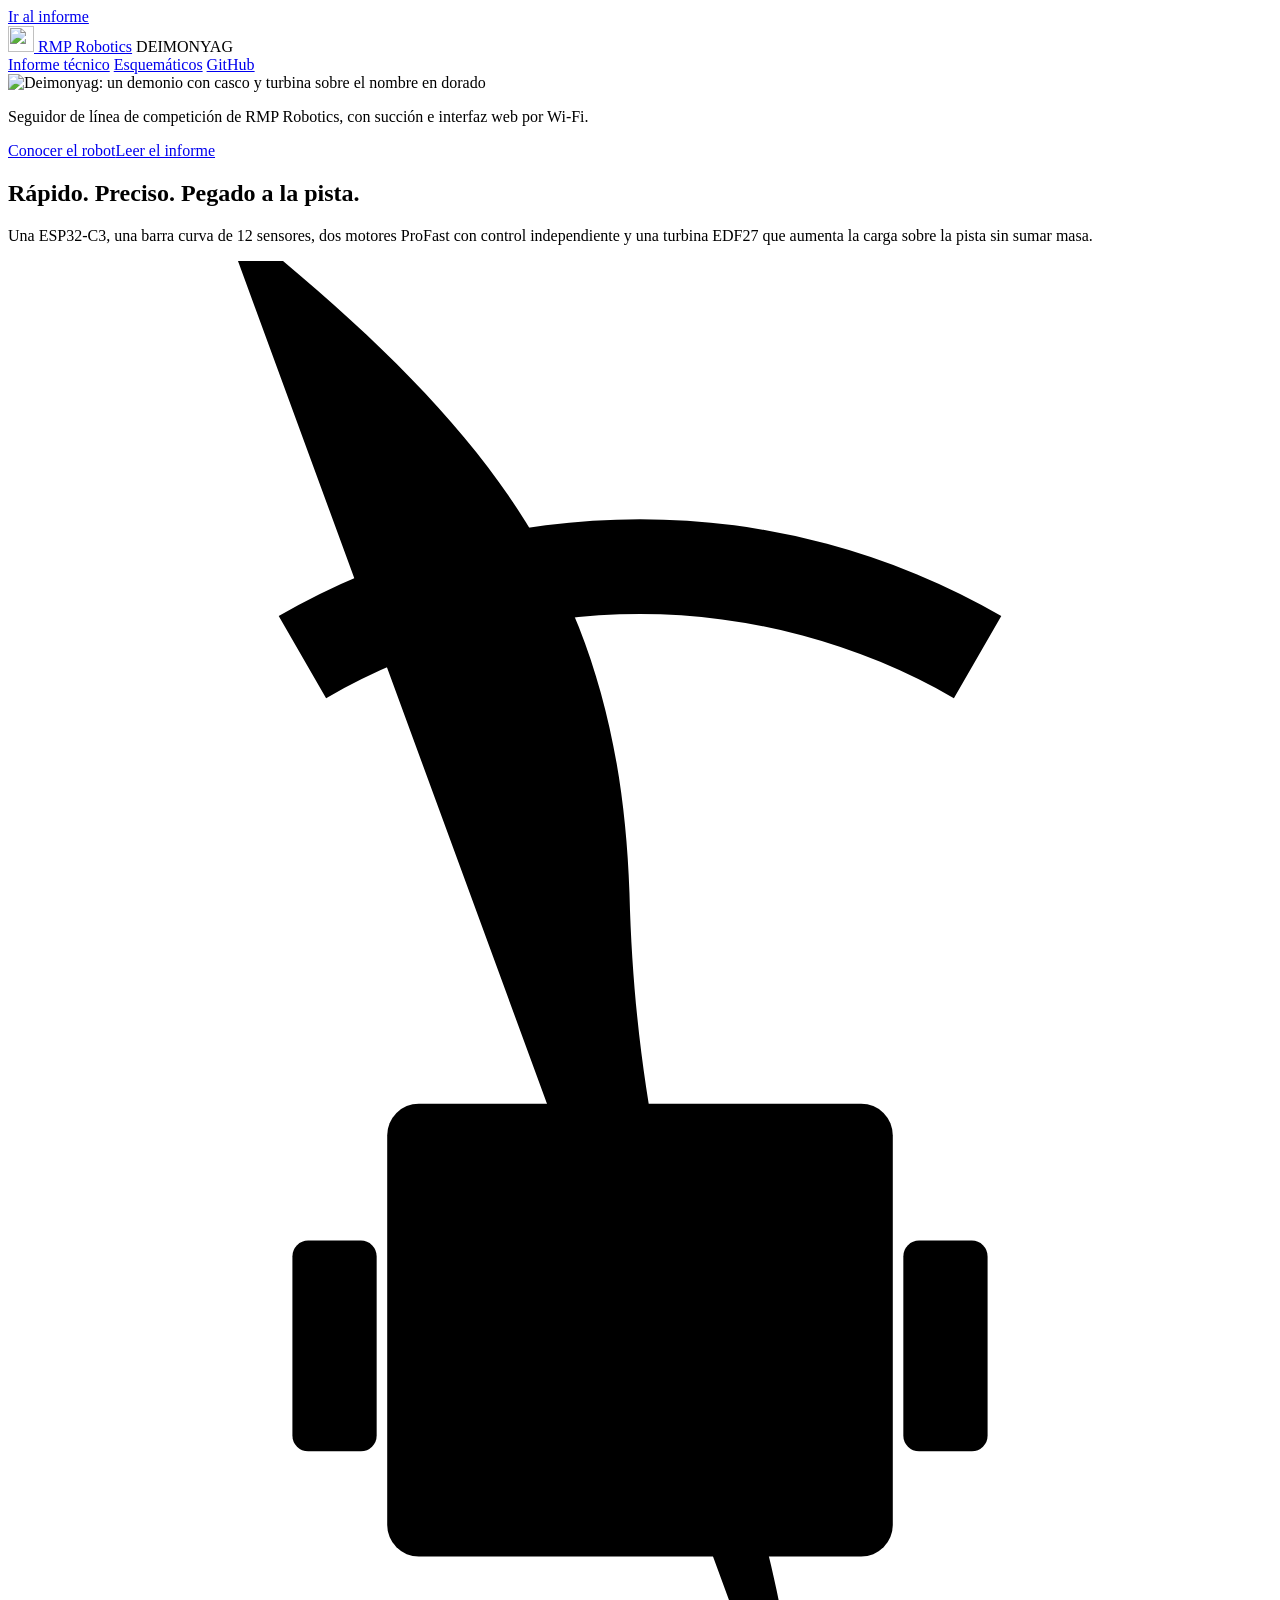
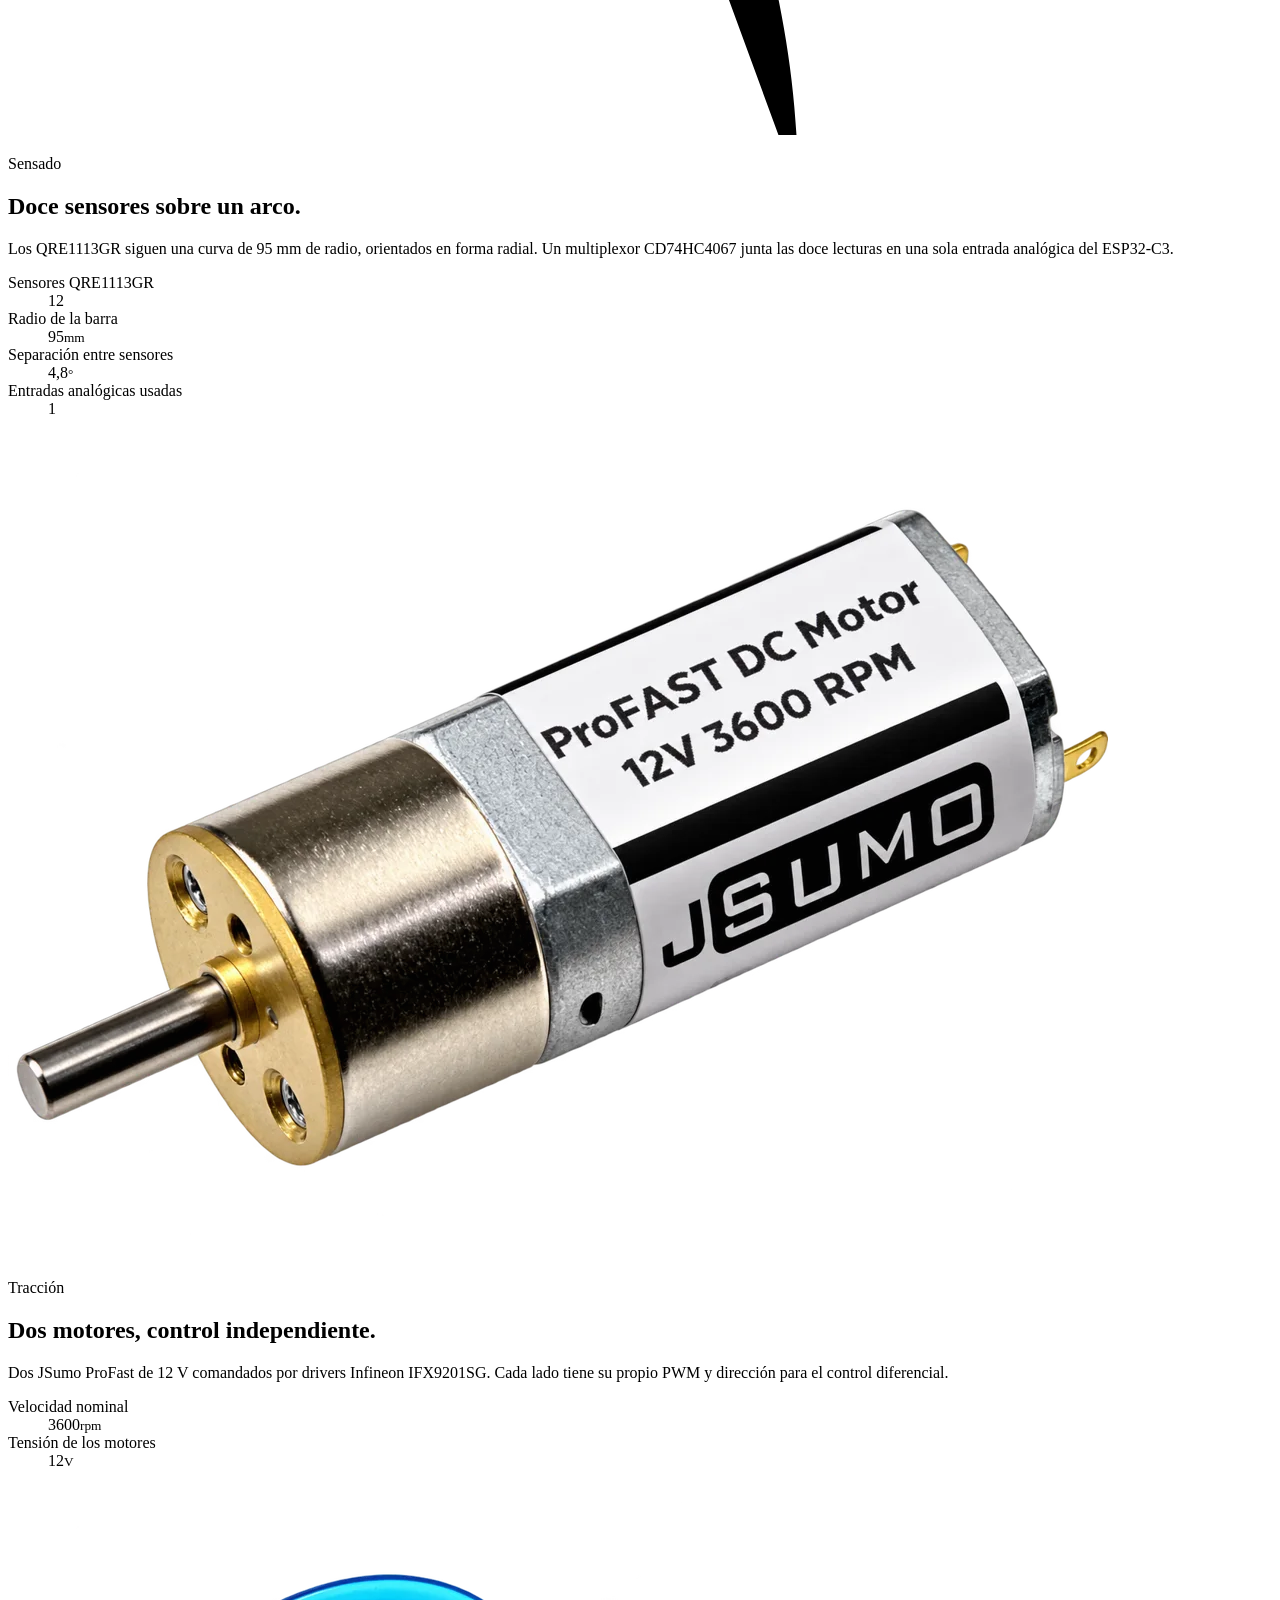
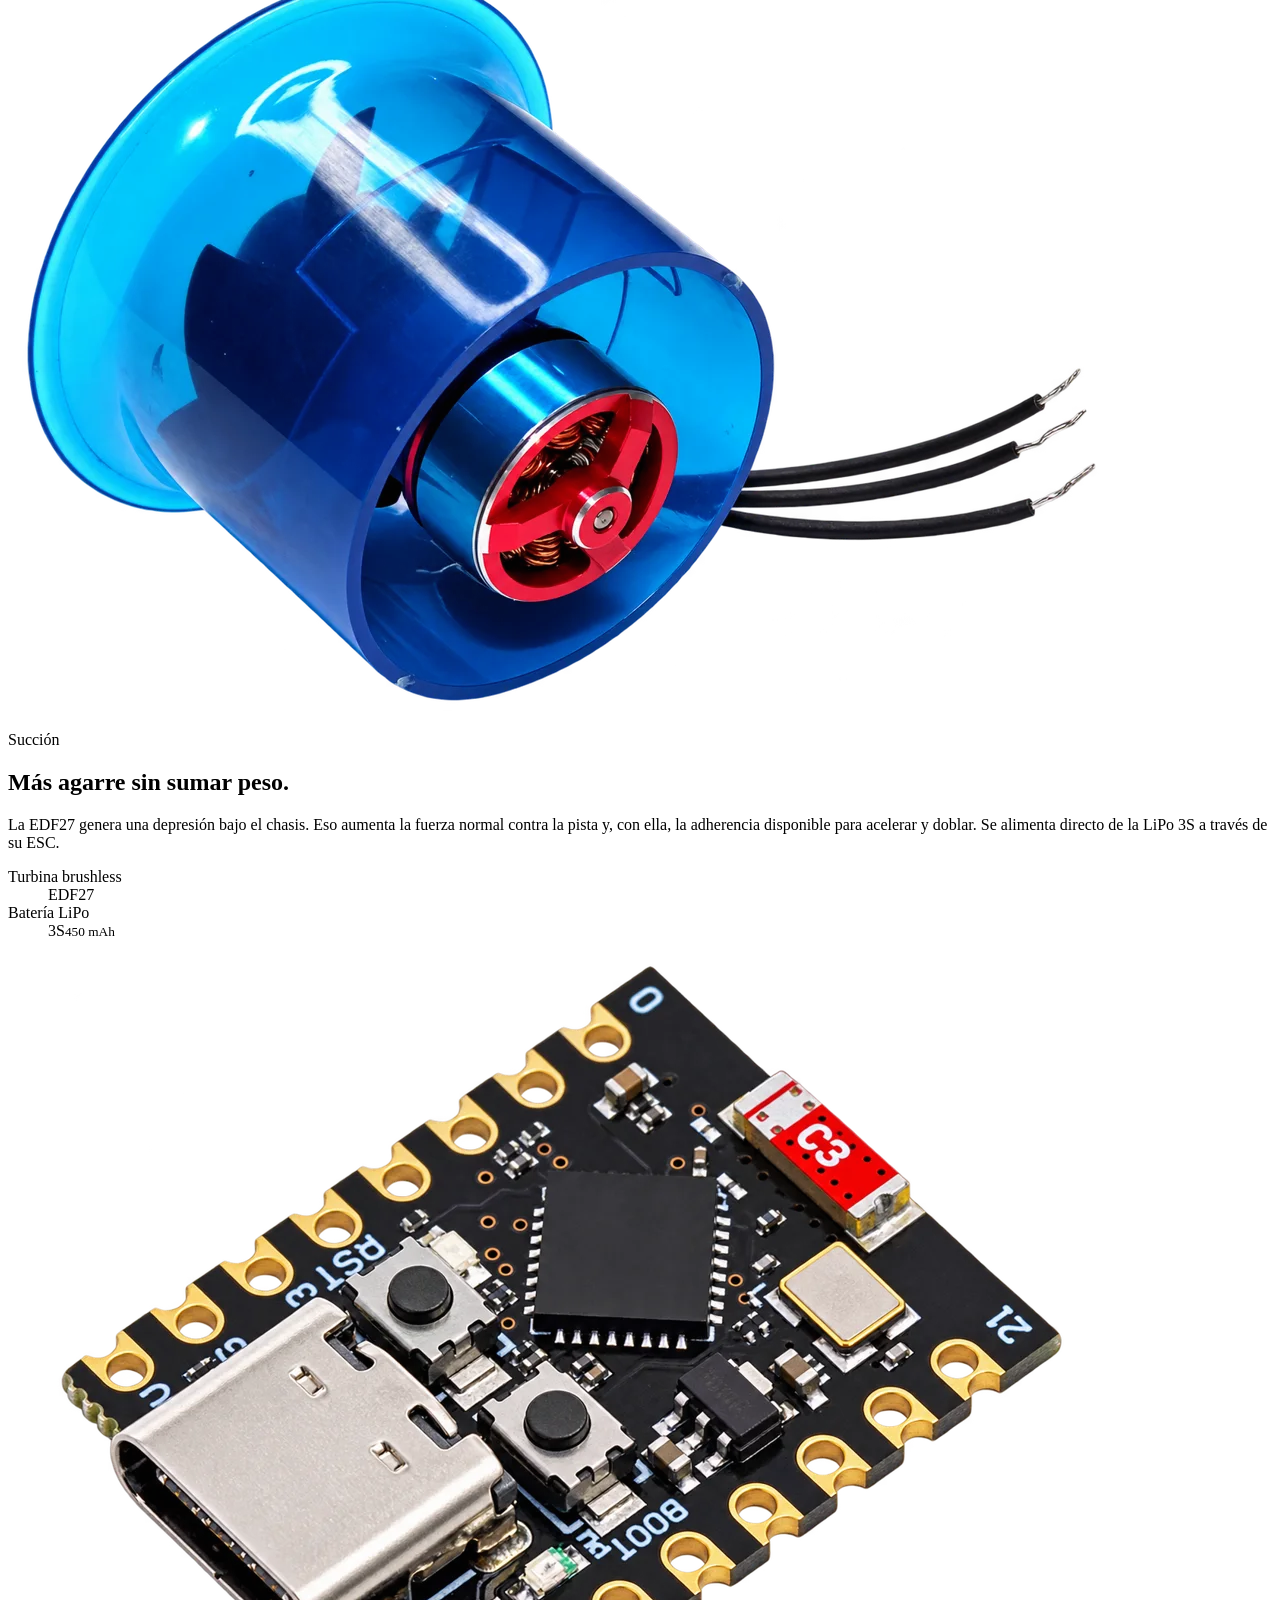
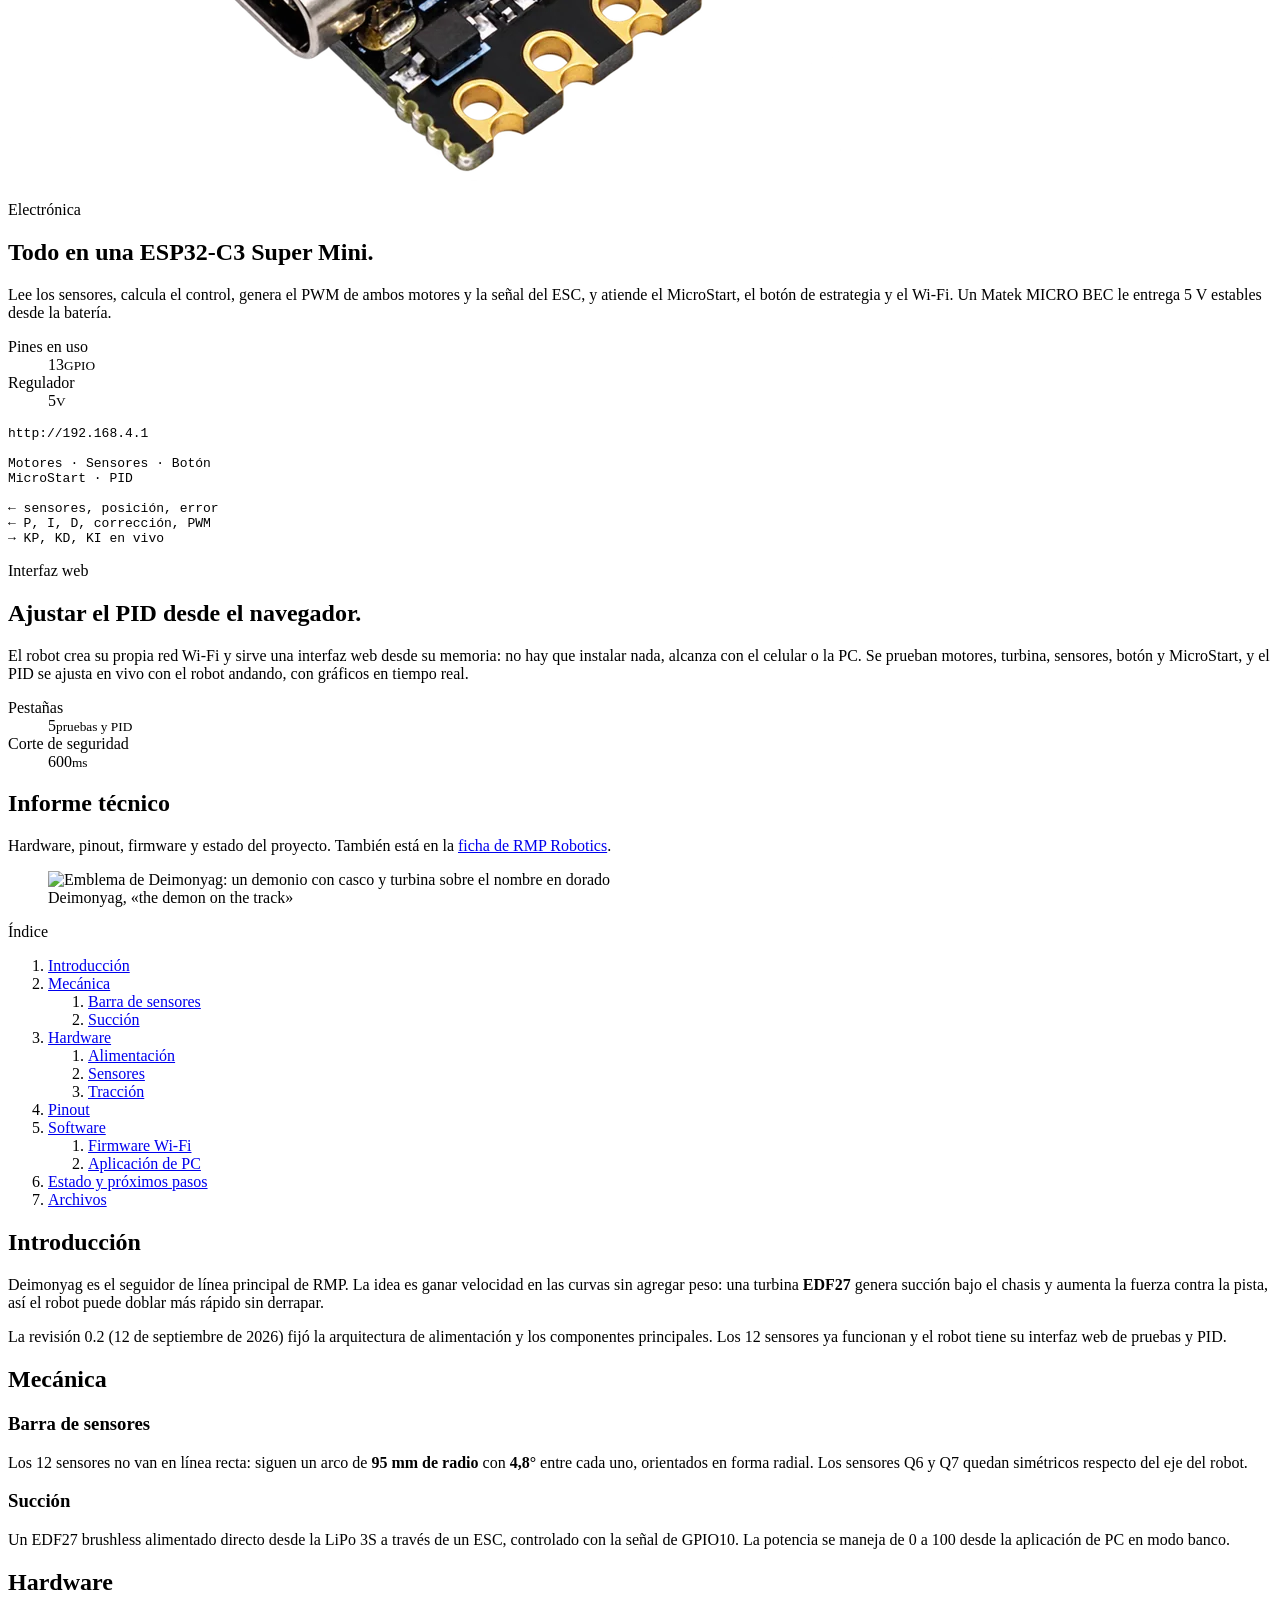
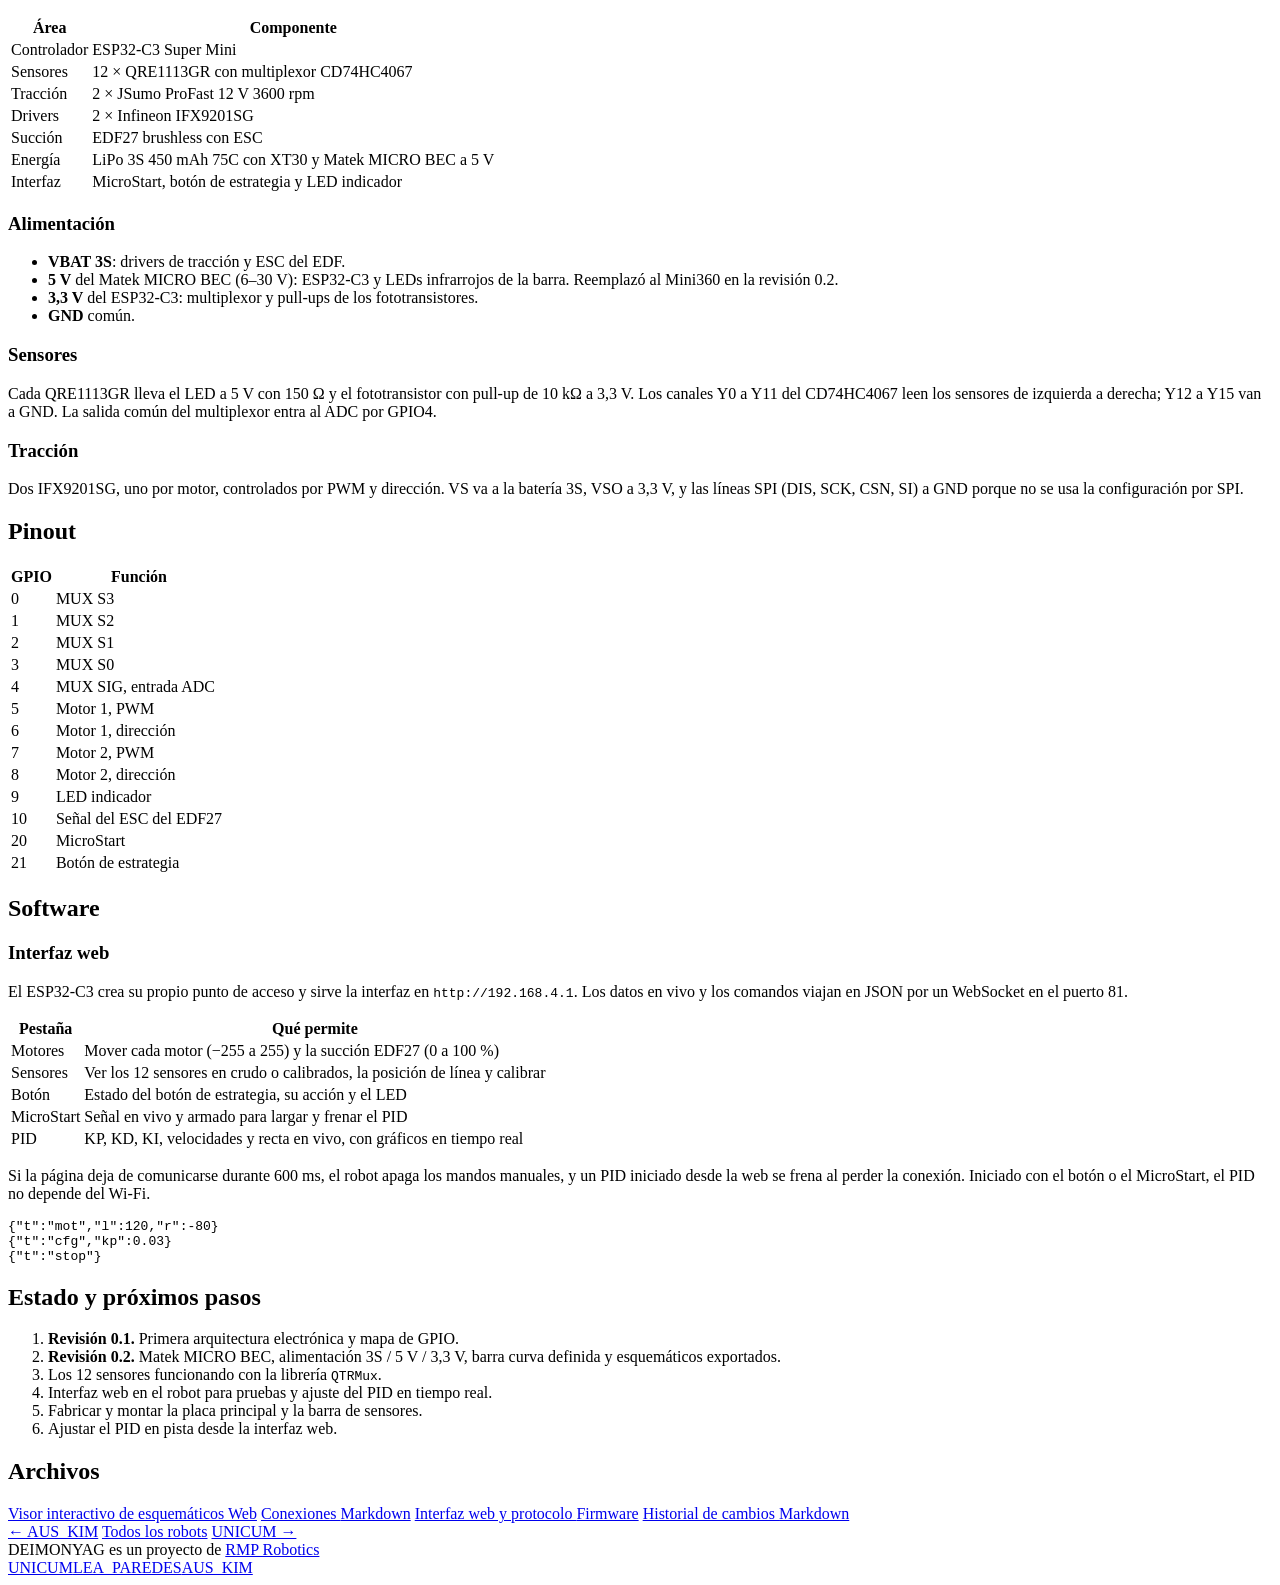
==== commit 5028f26d: "Interfaz web Deimonyag_Web y limpieza de programas viejos Nuevo firmware que sirve una interfaz web " ====
--- a/index.html
+++ b/index.html
@@ -4,13 +4,13 @@
   <meta charset="utf-8">
   <meta name="viewport" content="width=device-width, initial-scale=1">
   <meta name="theme-color" content="#000000">
-  <meta name="description" content="DEIMONYAG: seguidor de línea con succión de RMP Robotics. Barra curva de 12 sensores, EDF27 y telemetría Wi-Fi.">
+  <meta name="description" content="DEIMONYAG: seguidor de línea con succión de RMP Robotics. Barra curva de 12 sensores, EDF27 e interfaz web por Wi-Fi.">
   <title>DEIMONYAG — RMP Robotics</title>
   <link rel="icon" href="/RMP/assets/images/rmp-logo.webp">
   <link rel="preconnect" href="https://fonts.googleapis.com">
   <link rel="preconnect" href="https://fonts.gstatic.com" crossorigin>
   <link href="https://fonts.googleapis.com/css2?family=Chakra+Petch:wght@500;600;700&family=IBM+Plex+Mono:wght@400;500&family=IBM+Plex+Sans:wght@400;500;600&display=swap" rel="stylesheet">
-  <link rel="stylesheet" href="/RMP/assets/css/styles.css?v=80c8db5a">
+  <link rel="stylesheet" href="/RMP/assets/css/styles.css?v=62b8faf1">
   <style>.sr-only{position:absolute;width:1px;height:1px;overflow:hidden;clip:rect(0 0 0 0);white-space:nowrap}</style>
   
 </head>
@@ -27,7 +27,7 @@
     </nav>
   </header>
 
-  <section class="v-hero"><h1 class="sr-only">DEIMONYAG</h1><img class="logo" src="/RMP/assets/images/deimonyag.webp" alt="Deimonyag: un demonio con casco y turbina sobre el nombre en dorado"><p>Seguidor de línea de competición de RMP Robotics, con succión y telemetría por Wi-Fi.</p><div class="hero-actions"><a class="btn btn-solid" href="#sensado">Conocer el robot</a><a class="btn" href="#informe">Leer el informe</a></div></section>
+  <section class="v-hero"><h1 class="sr-only">DEIMONYAG</h1><img class="logo" src="/RMP/assets/images/deimonyag.webp" alt="Deimonyag: un demonio con casco y turbina sobre el nombre en dorado"><p>Seguidor de línea de competición de RMP Robotics, con succión e interfaz web por Wi-Fi.</p><div class="hero-actions"><a class="btn btn-solid" href="#sensado">Conocer el robot</a><a class="btn" href="#informe">Leer el informe</a></div></section>
 
   <section class="statement">
     <h2>Rápido. Preciso. Pegado a la pista.</h2>
@@ -89,20 +89,21 @@
 </section>
 
 <section class="feat" id="telemetria">
-  <div class="feat-art"><pre>{"type":"mode","mode":"TELEMETRY"}
+  <div class="feat-art"><pre>http://192.168.4.1
+
+Motores · Sensores · Botón
+MicroStart · PID
 
 ← sensores, posición, error
-← P, D, salida PID
-← PWM, EDF, tiempo de loop
-
-→ guardado en CSV</pre></div>
-  <div class="feat-copy">
-    <p class="kicker">Telemetría</p>
-    <h2>Ver la carrera desde la PC.</h2>
-    <p>El robot crea su propia red Wi-Fi y habla con una aplicación de Python por WebSocket. En banco se prueban motores, turbina y sensores; en carrera la PC solo escucha, así que perder la conexión no cambia lo que hace el robot.</p>
-    <dl class="stats">
-      <div><dt>Modos</dt><dd>2<small>banco y carrera</small></dd></div>
-      <div><dt>Corte de seguridad en banco</dt><dd>500<small>ms</small></dd></div>
+← P, I, D, corrección, PWM
+→ KP, KD, KI en vivo</pre></div>
+  <div class="feat-copy">
+    <p class="kicker">Interfaz web</p>
+    <h2>Ajustar el PID desde el navegador.</h2>
+    <p>El robot crea su propia red Wi-Fi y sirve una interfaz web desde su memoria: no hay que instalar nada, alcanza con el celular o la PC. Se prueban motores, turbina, sensores, botón y MicroStart, y el PID se ajusta en vivo con el robot andando, con gráficos en tiempo real.</p>
+    <dl class="stats">
+      <div><dt>Pestañas</dt><dd>5<small>pruebas y PID</small></dd></div>
+      <div><dt>Corte de seguridad</dt><dd>600<small>ms</small></dd></div>
     </dl>
   </div>
 </section>
@@ -125,7 +126,7 @@
 <section id="introduccion">
   <h2>Introducción</h2>
   <p>Deimonyag es el seguidor de línea principal de RMP. La idea es ganar velocidad en las curvas sin agregar peso: una turbina <strong>EDF27</strong> genera succión bajo el chasis y aumenta la fuerza contra la pista, así el robot puede doblar más rápido sin derrapar.</p>
-  <p>La revisión 0.2 (12 de septiembre de 2026) fijó la arquitectura de alimentación y los componentes principales. El firmware Wi-Fi y la aplicación de telemetría ya se comunican con el robot real.</p>
+  <p>La revisión 0.2 (12 de septiembre de 2026) fijó la arquitectura de alimentación y los componentes principales. Los 12 sensores ya funcionan y el robot tiene su interfaz web de pruebas y PID.</p>
 </section>
 
 <section id="mecanica">
@@ -190,22 +191,22 @@
 
 <section id="software">
   <h2>Software</h2>
-  <h3 id="firmware">Firmware Wi-Fi</h3>
-  <p>El ESP32-C3 crea su propio punto de acceso y expone un WebSocket en <code>ws://192.168.4.1:81</code>. Los mensajes son JSON y tienen dos modos:</p>
+  <h3 id="firmware">Interfaz web</h3>
+  <p>El ESP32-C3 crea su propio punto de acceso y sirve la interfaz en <code>http://192.168.4.1</code>. Los datos en vivo y los comandos viajan en JSON por un WebSocket en el puerto 81.</p>
   <div class="table-wrap"><table>
-    <thead><tr><th>Modo</th><th>Para qué sirve</th><th>Qué puede hacer la PC</th></tr></thead>
+    <thead><tr><th>Pestaña</th><th>Qué permite</th></tr></thead>
     <tbody>
-      <tr><td><code>TEST</code></td><td>Banco de pruebas en el taller</td><td>Mover cada motor (−255 a 255), el EDF (0 a 100) y leer los 12 sensores</td></tr>
-      <tr><td><code>TELEMETRY</code></td><td>Carrera y análisis</td><td>Solo leer: sensores, error, P, D, PID, PWM, EDF y tiempo de loop</td></tr>
+      <tr><td>Motores</td><td>Mover cada motor (−255 a 255) y la succión EDF27 (0 a 100 %)</td></tr>
+      <tr><td>Sensores</td><td>Ver los 12 sensores en crudo o calibrados, la posición de línea y calibrar</td></tr>
+      <tr><td>Botón</td><td>Estado del botón de estrategia, su acción y el LED</td></tr>
+      <tr><td>MicroStart</td><td>Señal en vivo y armado para largar y frenar el PID</td></tr>
+      <tr><td>PID</td><td>KP, KD, KI, velocidades y recta en vivo, con gráficos en tiempo real</td></tr>
     </tbody>
   </table></div>
-  <p>En modo banco hay un watchdog: si el robot no recibe nada de la PC durante 500 ms, apaga los actuadores. En telemetría el robot rechaza cualquier orden de movimiento, así que perder el Wi-Fi no cambia su comportamiento en pista.</p>
-  <pre>{"type":"control","motor_left":120}
-{"type":"control","edf":65}
-{"type":"stop"}</pre>
-
-  <h3 id="app">Aplicación de PC</h3>
-  <p>Una aplicación en Python con dos pestañas, Pruebas y Telemetría, que guarda cada carrera en CSV para analizarla después. Tiene un simulador para desarrollar sin el robot y se empaqueta como ejecutable de Windows con GitHub Actions.</p>
+  <p>Si la página deja de comunicarse durante 600 ms, el robot apaga los mandos manuales, y un PID iniciado desde la web se frena al perder la conexión. Iniciado con el botón o el MicroStart, el PID no depende del Wi-Fi.</p>
+  <pre>{"t":"mot","l":120,"r":-80}
+{"t":"cfg","kp":0.03}
+{"t":"stop"}</pre>
 </section>
 
 <section id="estado">
@@ -213,9 +214,10 @@
   <ol class="steps">
     <li class="done"><span><strong>Revisión 0.1.</strong> Primera arquitectura electrónica y mapa de GPIO.</span></li>
     <li class="done"><span><strong>Revisión 0.2.</strong> Matek MICRO BEC, alimentación 3S / 5 V / 3,3 V, barra curva definida y esquemáticos exportados.</span></li>
-    <li class="done"><span>Firmware Wi-Fi y aplicación de telemetría conectados al ESP32-C3 real.</span></li>
+    <li class="done"><span>Los 12 sensores funcionando con la librería <code>QTRMux</code>.</span></li>
+    <li class="done"><span>Interfaz web en el robot para pruebas y ajuste del PID en tiempo real.</span></li>
     <li><span>Fabricar y montar la placa principal y la barra de sensores.</span></li>
-    <li><span>Calibrar sensores y ajustar el PID en pista con la telemetría.</span></li>
+    <li><span>Ajustar el PID en pista desde la interfaz web.</span></li>
   </ol>
 </section>
 
@@ -224,8 +226,7 @@
   <div class="files">
     <a href="https://srampello.github.io/RMP_Deimonyag/">Visor interactivo de esquemáticos <span>Web</span></a>
     <a href="https://github.com/srampello/RMP_Deimonyag/blob/master/docs/CONEXIONES.md">Conexiones <span>Markdown</span></a>
-    <a href="https://github.com/srampello/RMP_Deimonyag/blob/master/docs/PROTOCOL_WIFI.md">Protocolo Wi-Fi <span>Markdown</span></a>
-    <a href="https://github.com/srampello/RMP_Deimonyag/tree/master/telemetry">Aplicación de telemetría <span>Python</span></a>
+    <a href="https://github.com/srampello/RMP_Deimonyag/tree/master/firmware/Deimonyag_Web">Interfaz web y protocolo <span>Firmware</span></a>
     <a href="https://github.com/srampello/RMP_Deimonyag/blob/master/CHANGELOG.md">Historial de cambios <span>Markdown</span></a>
   </div>
 </section>
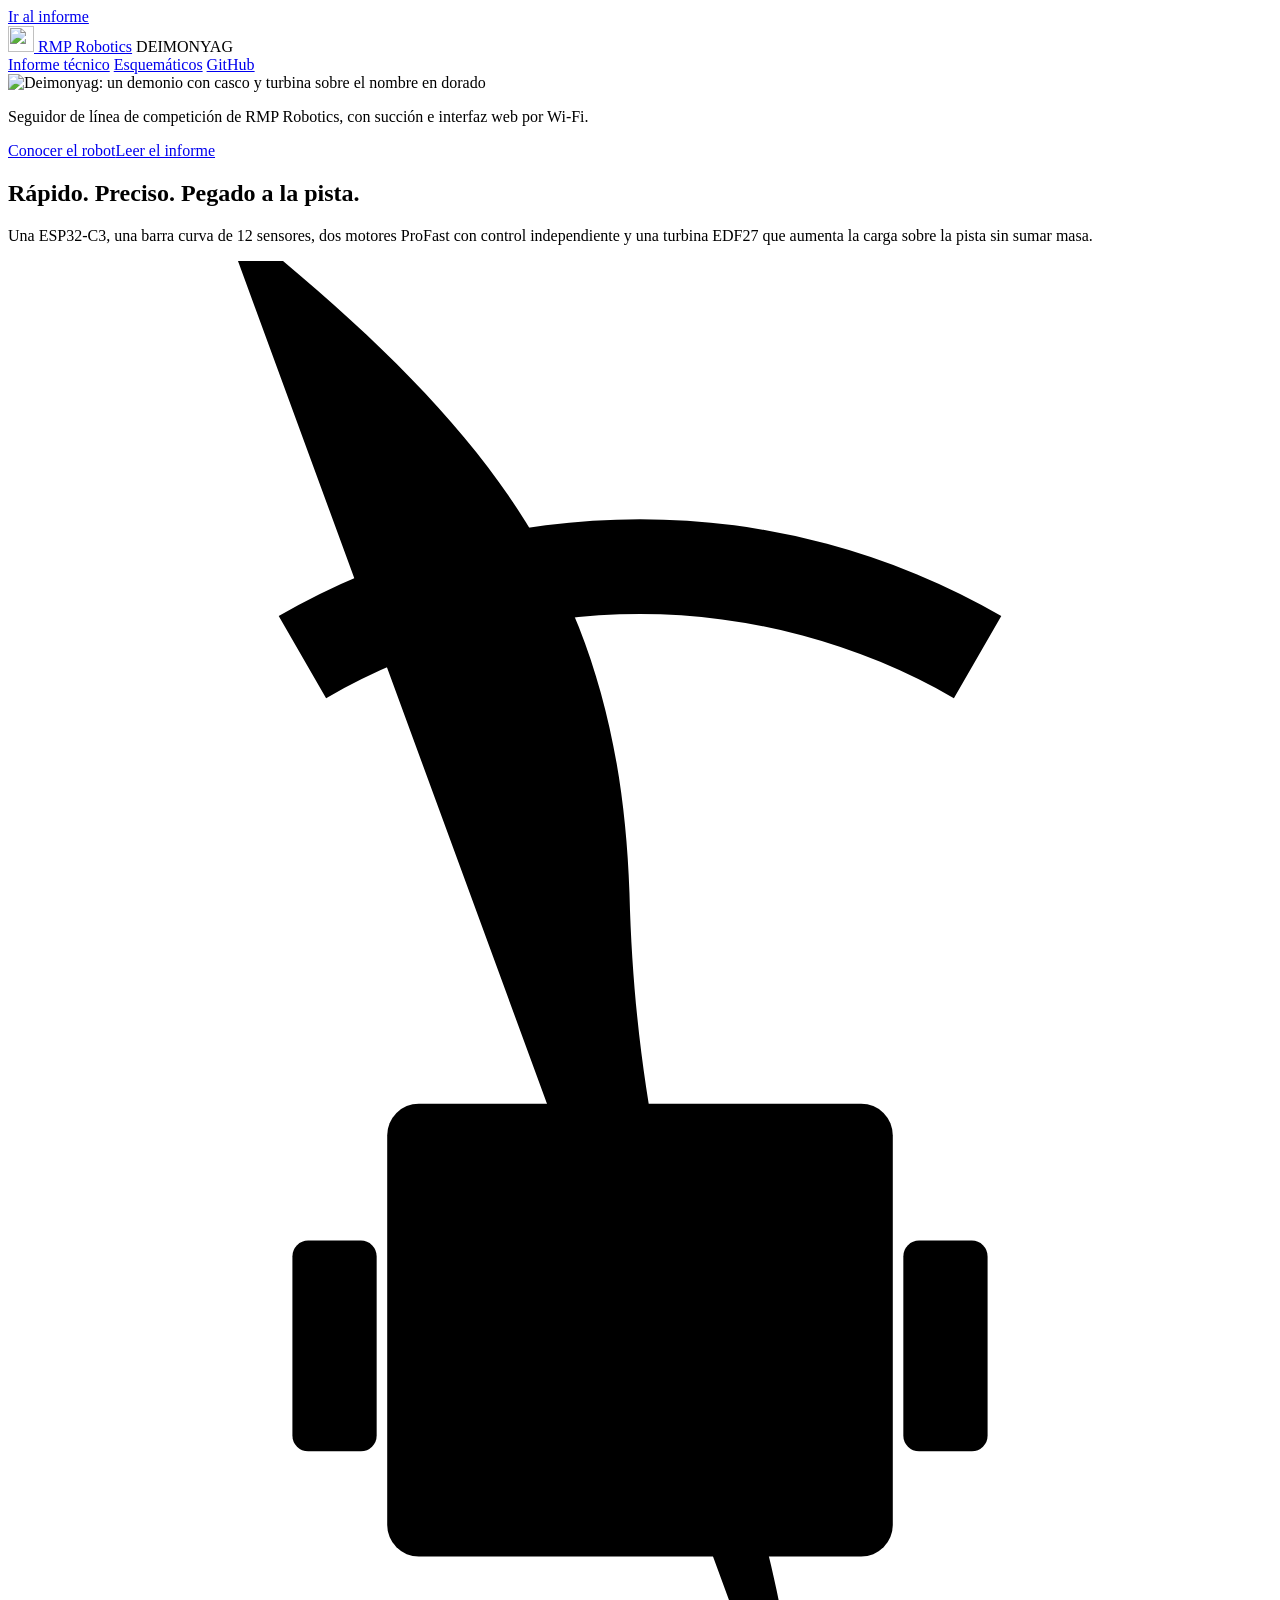
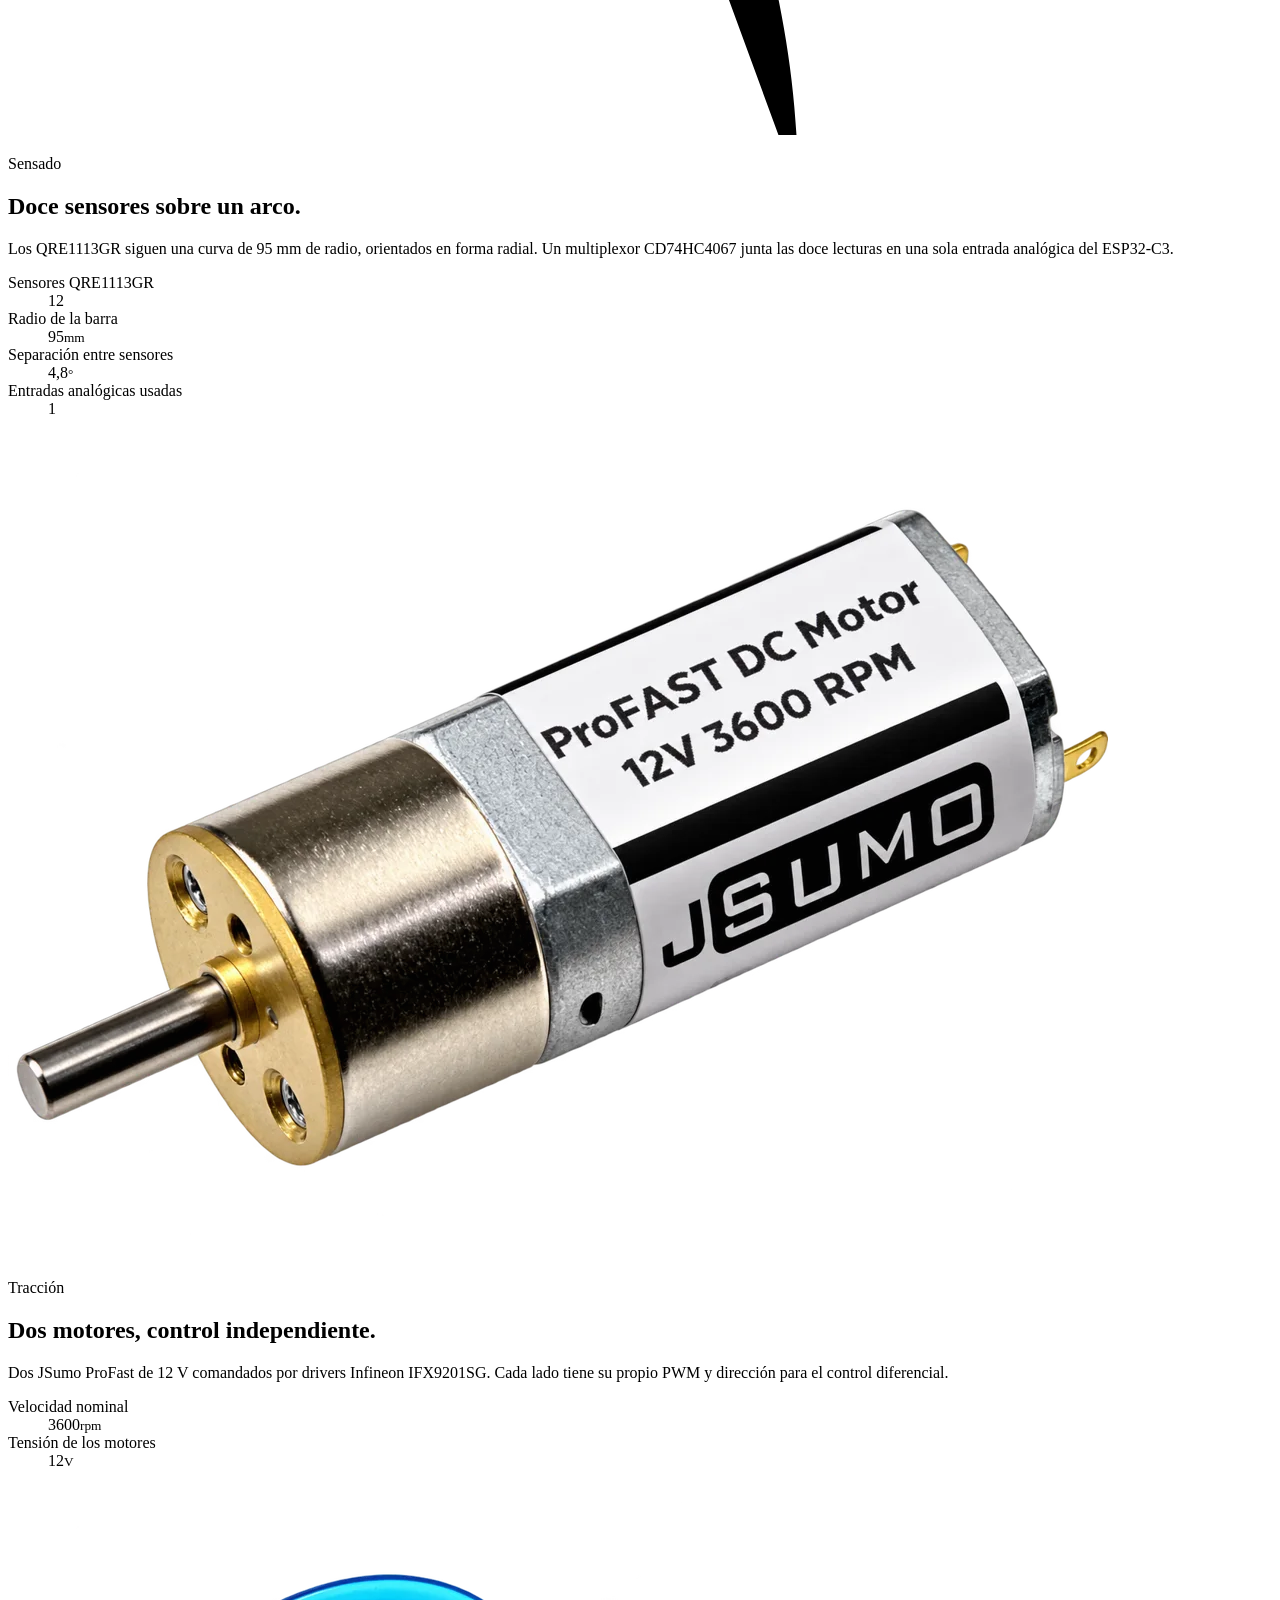
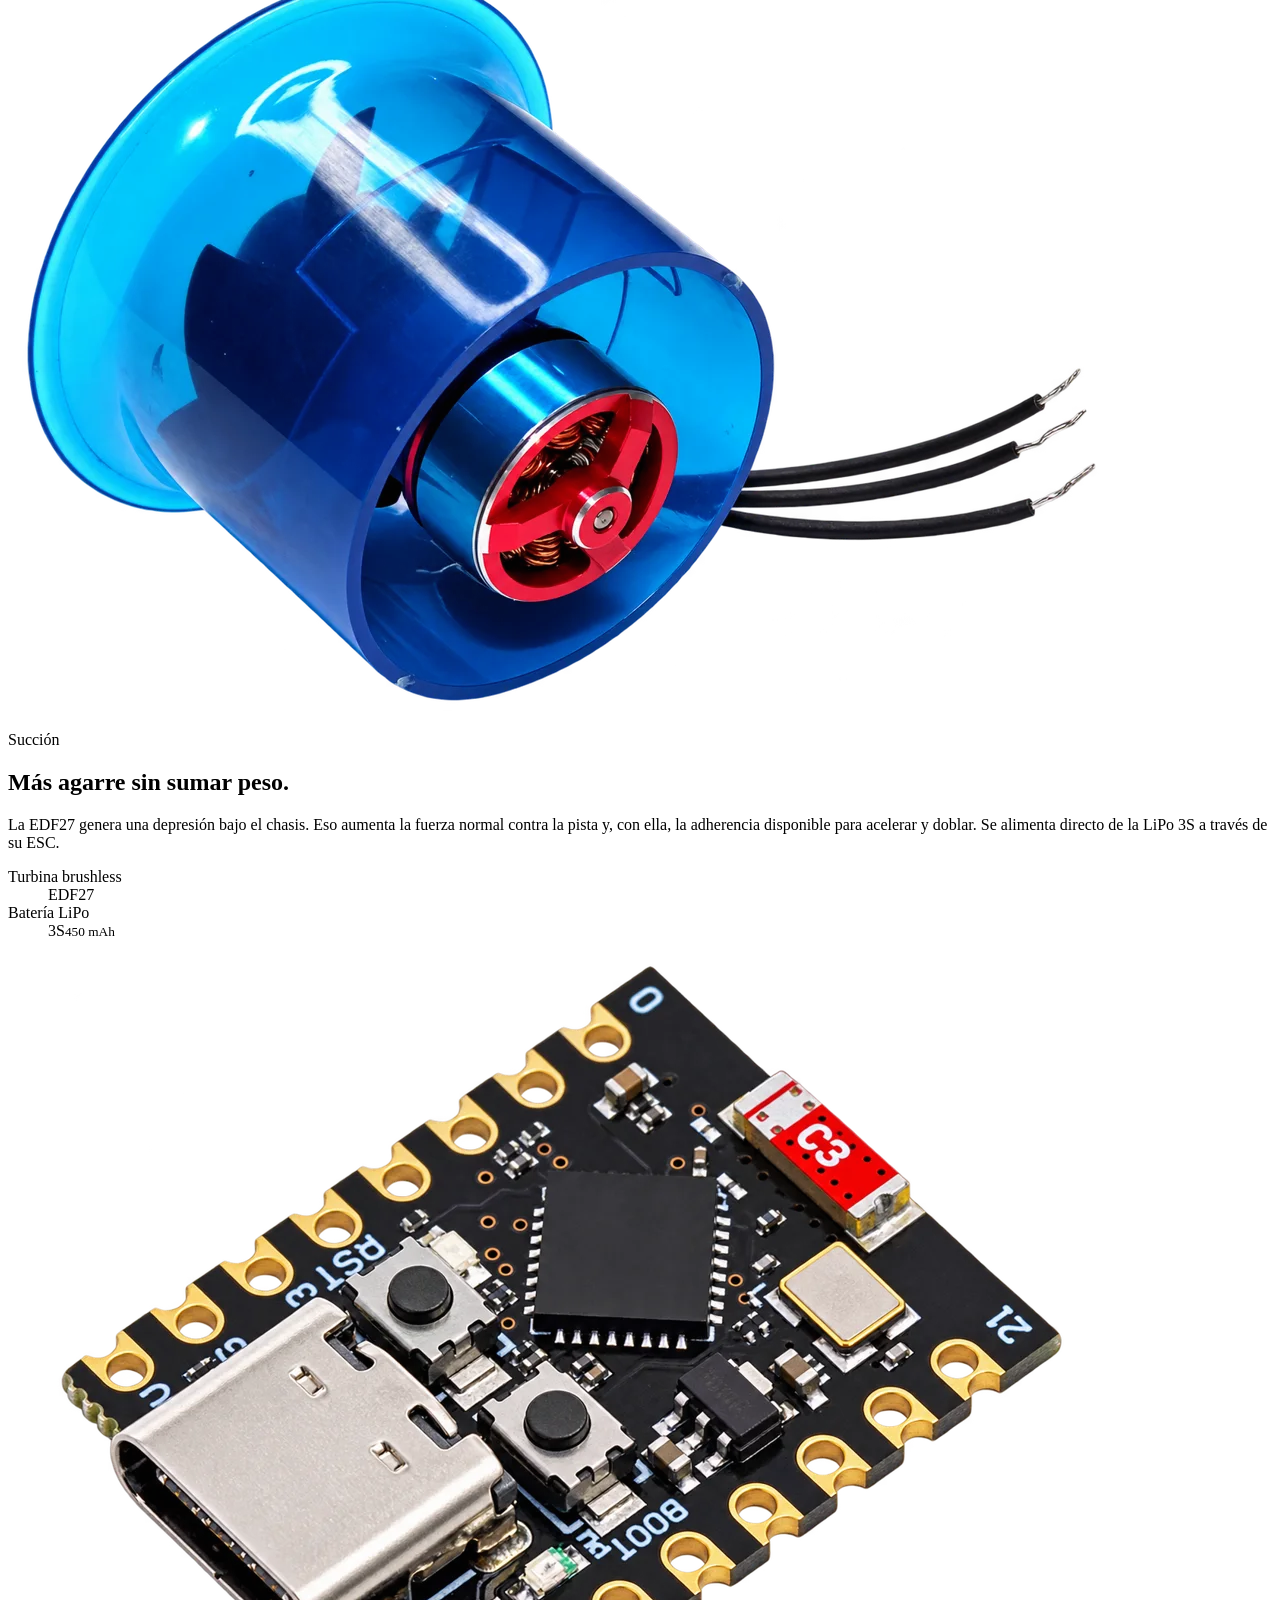
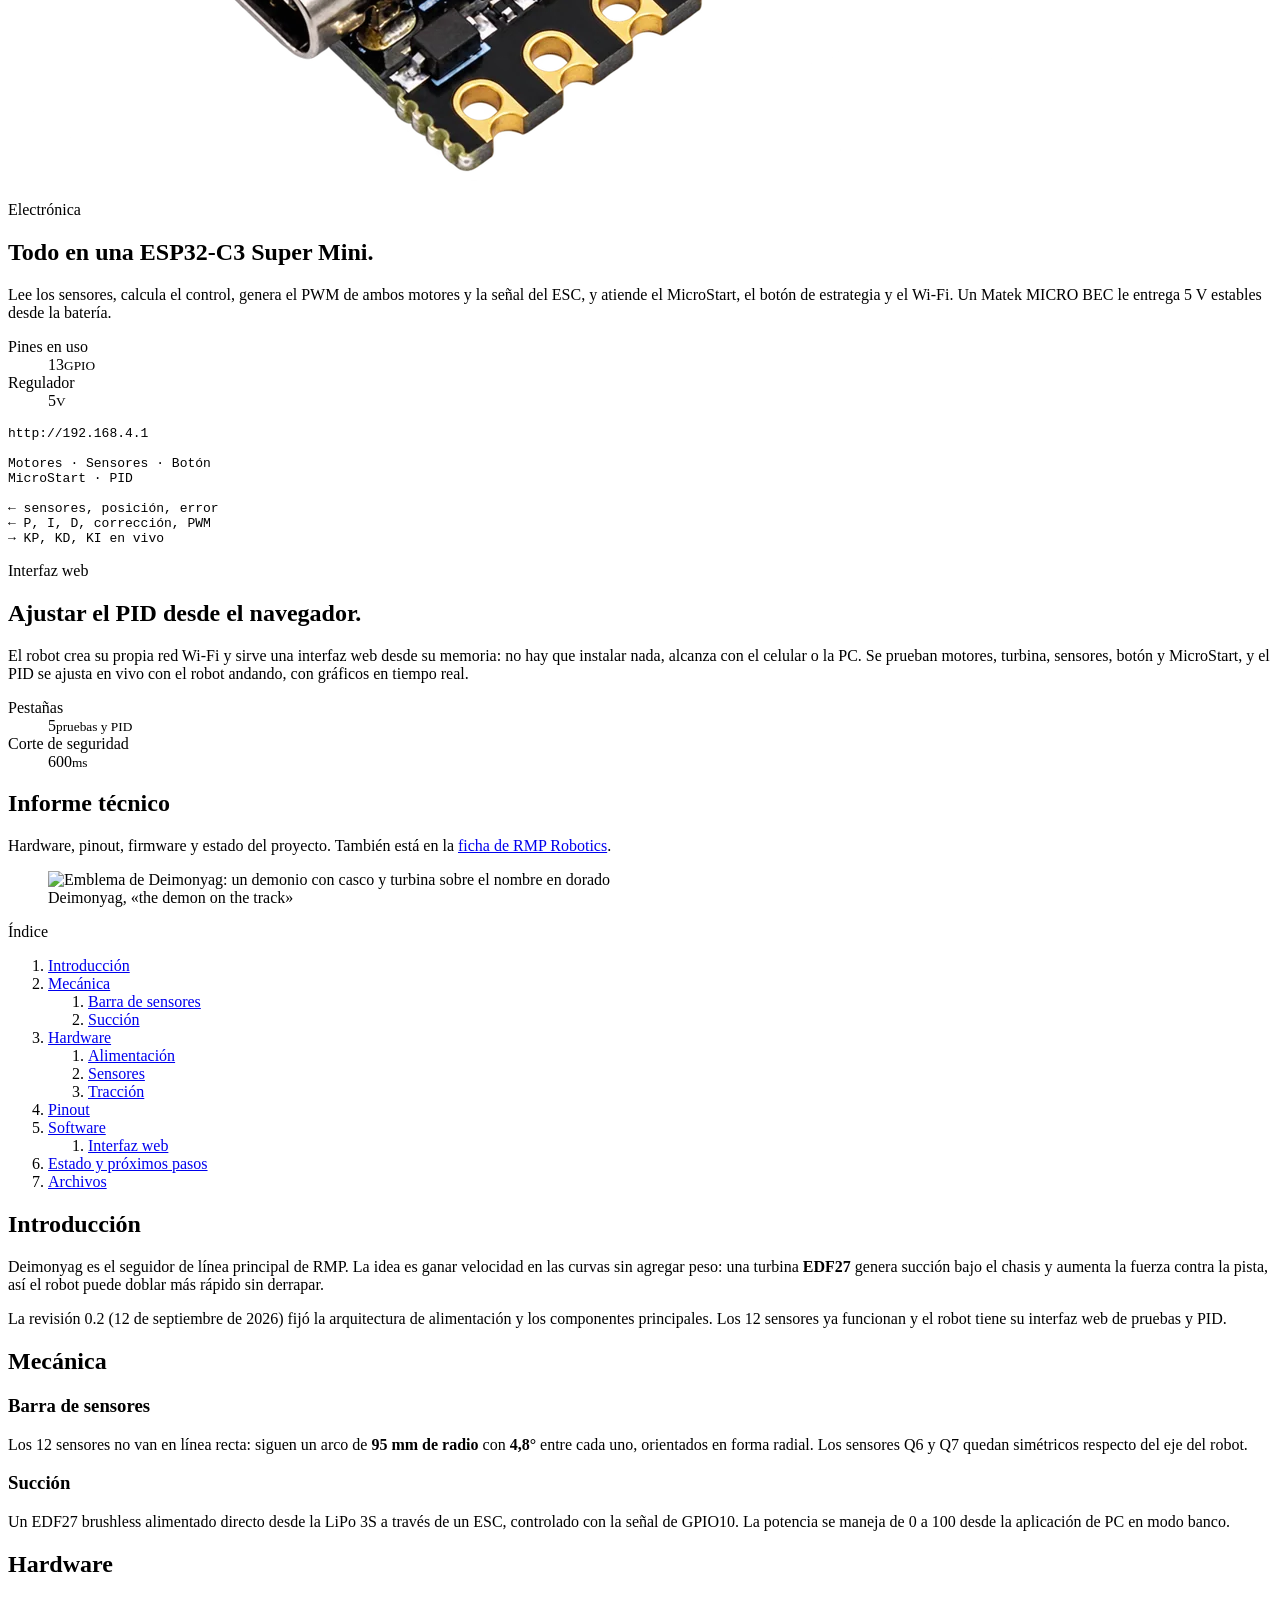
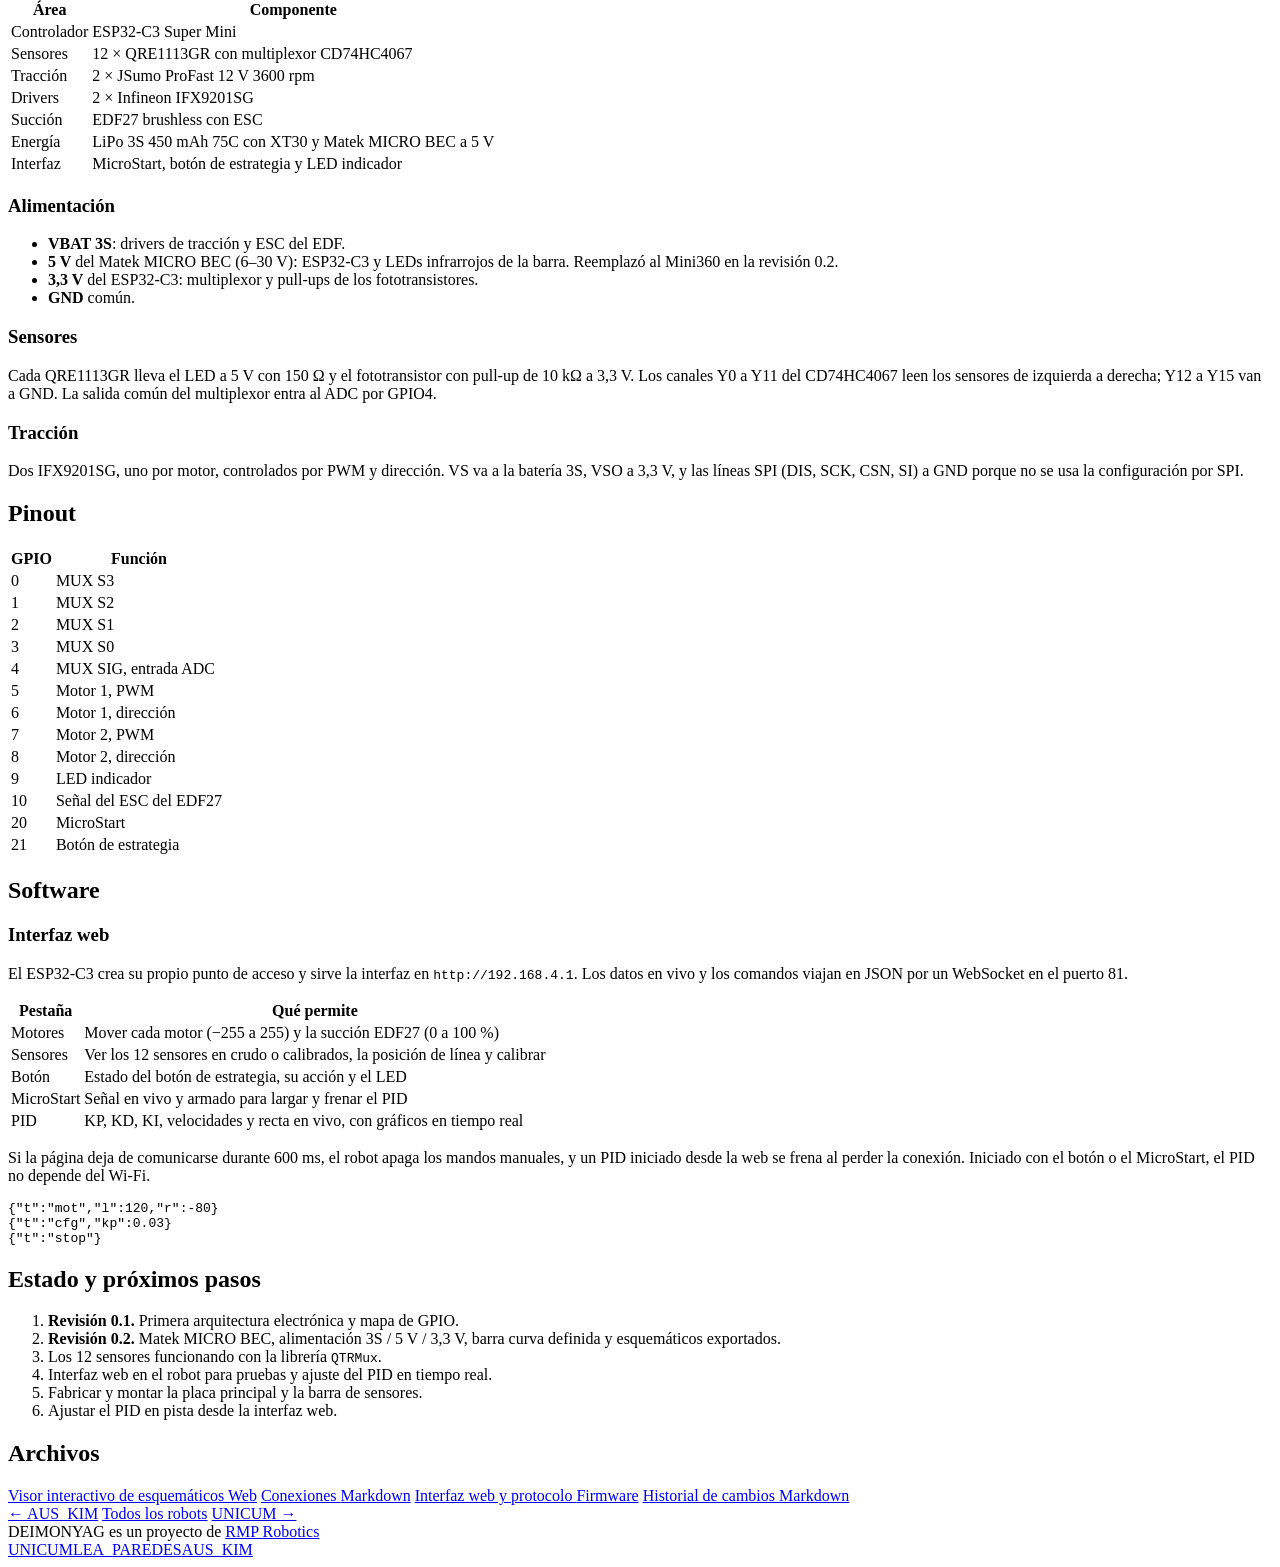
==== commit 6681a712: "Unificar el visor de esquemáticos con la estética de RMP Robotics schematics.html se genera desde sr" ====
--- a/index.html
+++ b/index.html
@@ -10,7 +10,7 @@
   <link rel="preconnect" href="https://fonts.googleapis.com">
   <link rel="preconnect" href="https://fonts.gstatic.com" crossorigin>
   <link href="https://fonts.googleapis.com/css2?family=Chakra+Petch:wght@500;600;700&family=IBM+Plex+Mono:wght@400;500&family=IBM+Plex+Sans:wght@400;500;600&display=swap" rel="stylesheet">
-  <link rel="stylesheet" href="/RMP/assets/css/styles.css?v=62b8faf1">
+  <link rel="stylesheet" href="/RMP/assets/css/styles.css?v=d388b03b">
   <style>.sr-only{position:absolute;width:1px;height:1px;overflow:hidden;clip:rect(0 0 0 0);white-space:nowrap}</style>
   
 </head>
@@ -118,7 +118,7 @@
       <figure class="side-media"><img src="/RMP/assets/images/deimonyag.webp" alt="Emblema de Deimonyag: un demonio con casco y turbina sobre el nombre en dorado" class="contain" loading="lazy"><figcaption>Deimonyag, «the demon on the track»</figcaption></figure>
       <nav class="outline" aria-label="Índice del informe">
         <p>Índice</p>
-        <ol><li><a href="#introduccion">Introducción</a></li><li><a href="#mecanica">Mecánica</a><ol><li><a href="#barra">Barra de sensores</a></li><li><a href="#succion">Succión</a></li></ol></li><li><a href="#hardware">Hardware</a><ol><li><a href="#alimentacion">Alimentación</a></li><li><a href="#sensores">Sensores</a></li><li><a href="#traccion">Tracción</a></li></ol></li><li><a href="#pinout">Pinout</a></li><li><a href="#software">Software</a><ol><li><a href="#firmware">Firmware Wi-Fi</a></li><li><a href="#app">Aplicación de PC</a></li></ol></li><li><a href="#estado">Estado y próximos pasos</a></li><li><a href="#archivos">Archivos</a></li></ol>
+        <ol><li><a href="#introduccion">Introducción</a></li><li><a href="#mecanica">Mecánica</a><ol><li><a href="#barra">Barra de sensores</a></li><li><a href="#succion">Succión</a></li></ol></li><li><a href="#hardware">Hardware</a><ol><li><a href="#alimentacion">Alimentación</a></li><li><a href="#sensores">Sensores</a></li><li><a href="#traccion">Tracción</a></li></ol></li><li><a href="#pinout">Pinout</a></li><li><a href="#software">Software</a><ol><li><a href="#firmware">Interfaz web</a></li></ol></li><li><a href="#estado">Estado y próximos pasos</a></li><li><a href="#archivos">Archivos</a></li></ol>
       </nav>
     </aside>
 
@@ -224,7 +224,7 @@
 <section id="archivos">
   <h2>Archivos</h2>
   <div class="files">
-    <a href="https://srampello.github.io/RMP_Deimonyag/">Visor interactivo de esquemáticos <span>Web</span></a>
+    <a href="https://srampello.github.io/RMP_Deimonyag/schematics.html">Visor interactivo de esquemáticos <span>Web</span></a>
     <a href="https://github.com/srampello/RMP_Deimonyag/blob/master/docs/CONEXIONES.md">Conexiones <span>Markdown</span></a>
     <a href="https://github.com/srampello/RMP_Deimonyag/tree/master/firmware/Deimonyag_Web">Interfaz web y protocolo <span>Firmware</span></a>
     <a href="https://github.com/srampello/RMP_Deimonyag/blob/master/CHANGELOG.md">Historial de cambios <span>Markdown</span></a>
